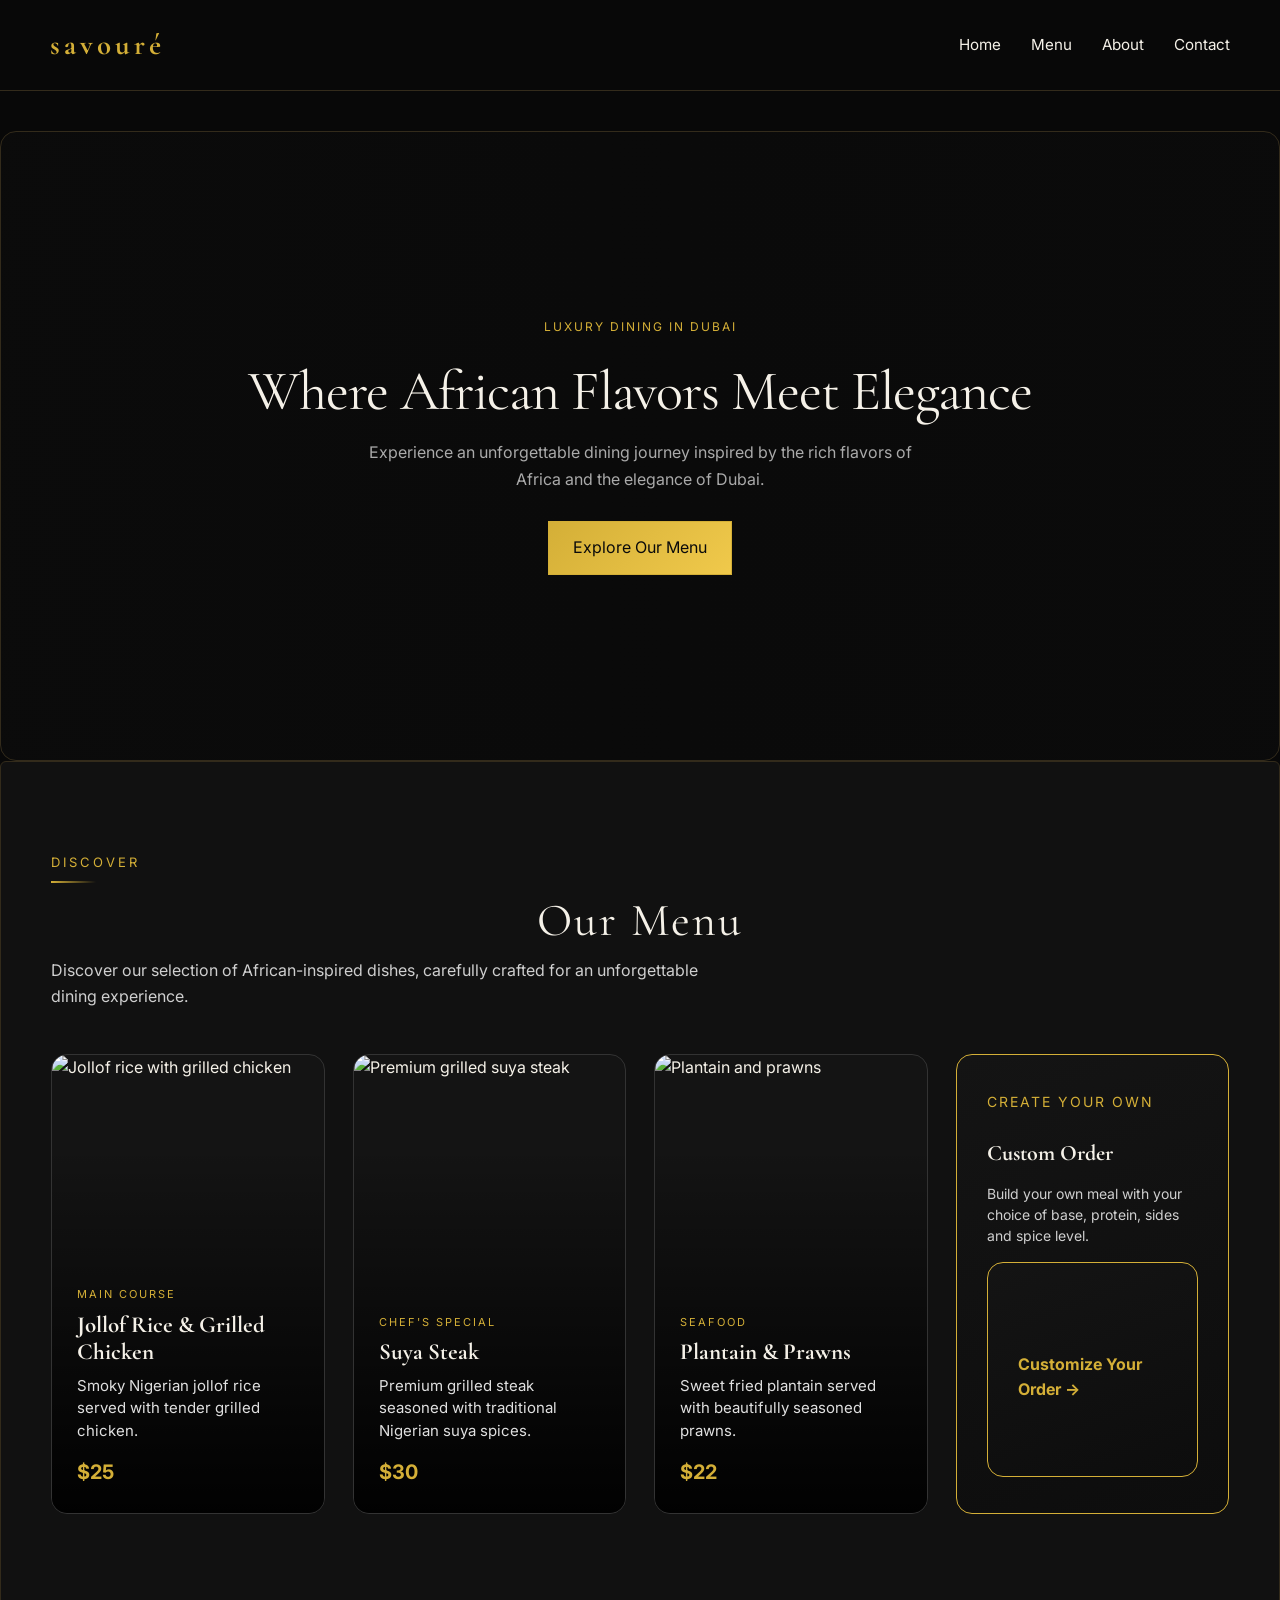
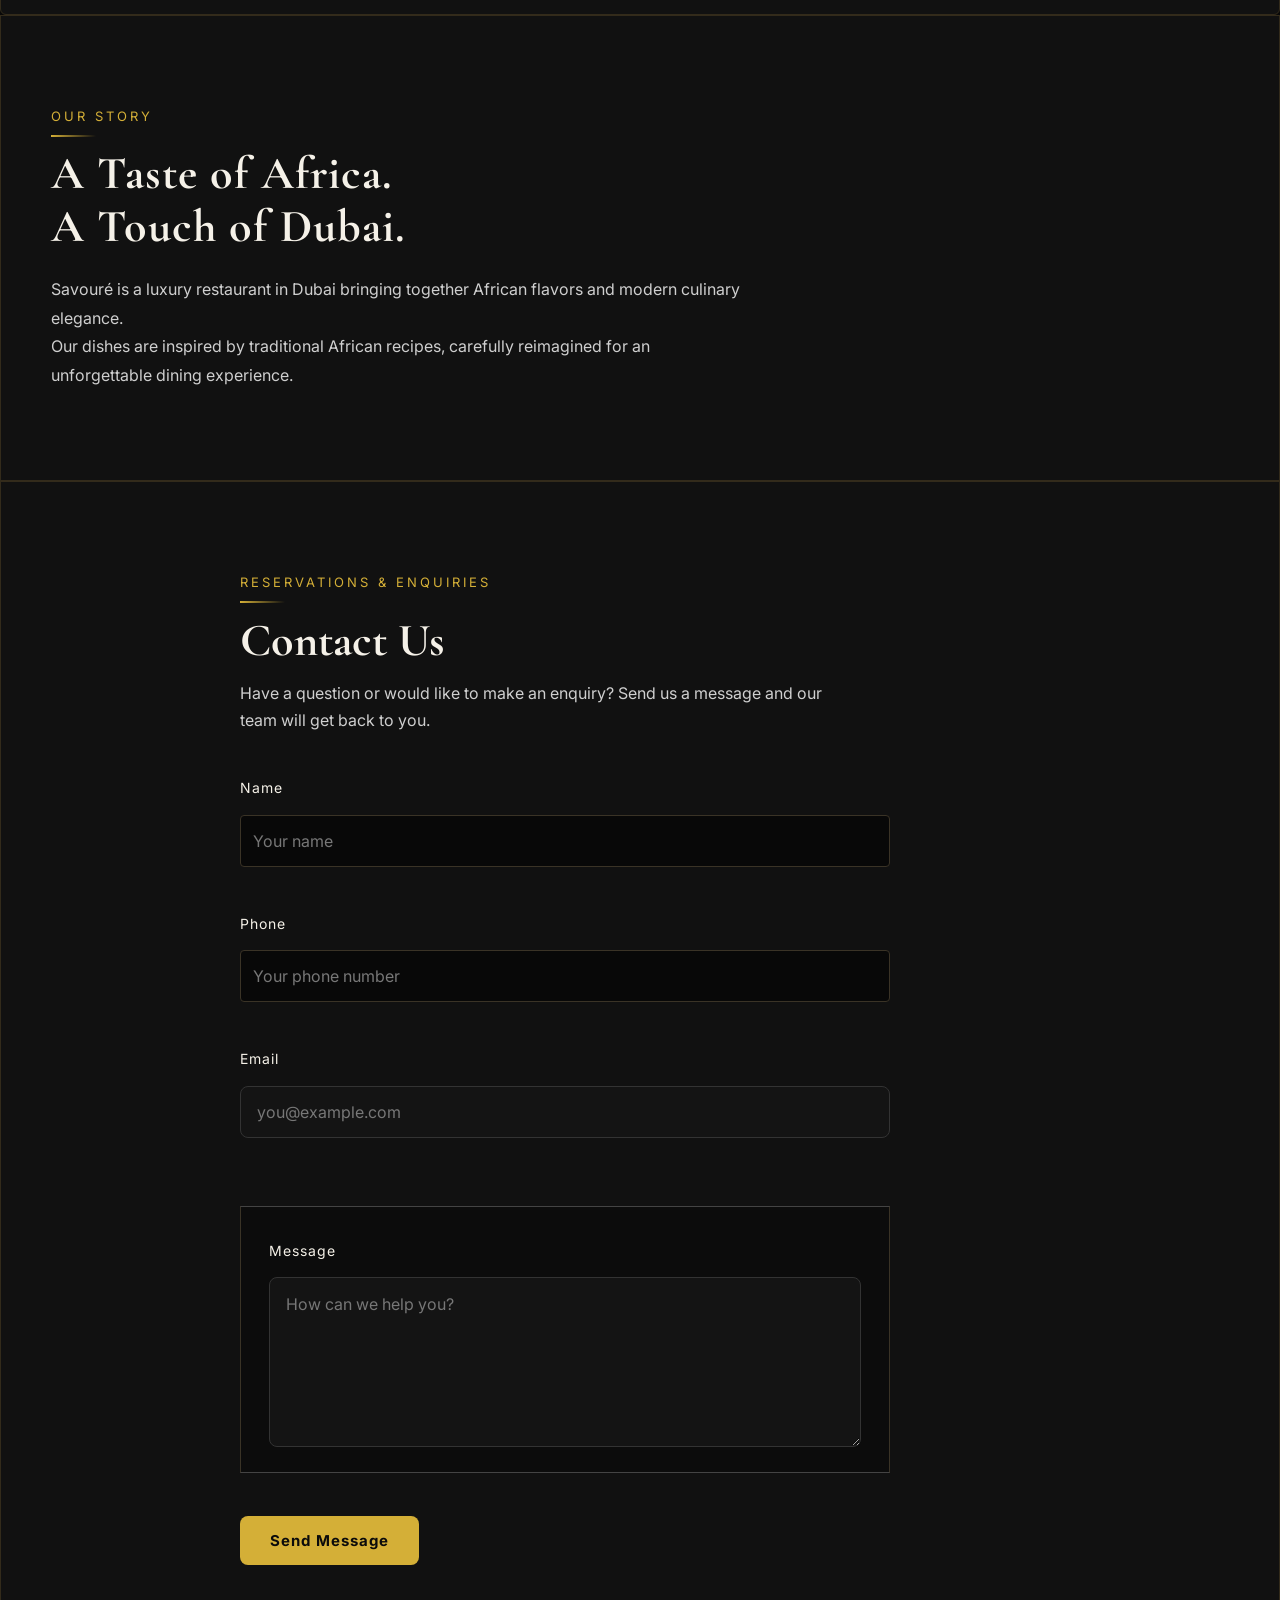
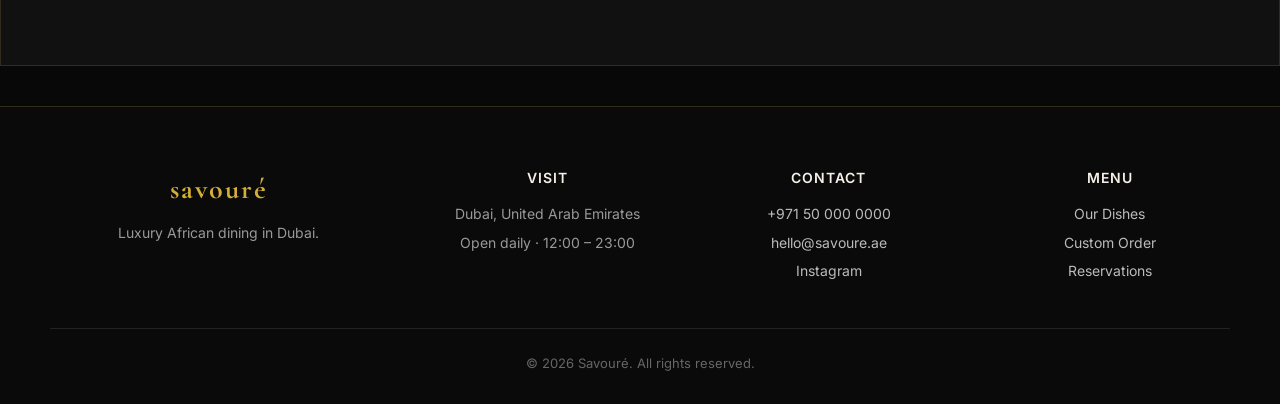
==== index.html @ 455ab35b "Update index.html" ====
<!DOCTYPE html>
<head>
  <meta charset="UTF-8">
  <meta name="viewport" content="width=device-width, initial-scale=1.0">

  <title>Savouré | Luxury African Dining in Dubai</title>
  <meta name="description" content="Savouré is a luxury restaurant in Dubai bringing African flavors and modern culinary elegance. Order jollof, suya, plantain & prawns, or build a custom meal.">

  <!-- Open Graph (looks good when shared) -->
  <meta property="og:title" content="Savouré | Luxury Dining in Dubai">
  <meta property="og:description" content="Where African flavors meet elegance. Explore our menu and order online.">
  <meta property="og:type" content="website">
  <meta property="og:url" content="https://eddysparkle.github.io/savoure-restaurant/">
  <meta property="og:image" content="https://images.pexels.com/photos/9143471/pexels-photo-9143471.jpeg">

  <!-- Fonts -->
  <link rel="preconnect" href="https://fonts.googleapis.com">
  <link rel="preconnect" href="https://fonts.gstatic.com" crossorigin>
  <link href="https://fonts.googleapis.com/css2?family=Cormorant+Garamond:wght@400;600;700&family=Inter:wght@400;500;600&display=swap" rel="stylesheet">

  <!-- Favicon (simple emoji-style until you add a real icon file) -->
  <link rel="icon" href="data:image/svg+xml,<svg xmlns='http://www.w3.org/2000/svg' viewBox='0 0 100 100'><text y='.9em' font-size='90'>🍽️</text></svg>">

  <link rel="stylesheet" href="./style.css">
</head>

<body>

  <!-- ================= HEADER ================= -->

  <header>

    <a href="index.html" class="logo-link">
  <h1>savouré</h1>
</a>

    <!-- Desktop + Mobile Navigation -->
    <nav id="nav-menu">

      <a href="#home">Home</a>

      <a href="#menu">Menu</a>

      <a href="#about">About</a>

      <a href="#contact">Contact</a>

    </nav>

    <!-- Hamburger Button -->
    <button
      id="menu-toggle"
      type="button"
      aria-label="Open navigation menu"
      aria-expanded="false"
    >
      ☰
    </button>

  </header>


  <!-- ================= MAIN ================= -->

  <main>


    <!-- ================= HERO ================= -->

    <section id="home">

      <p class="hero-label">
        Luxury Dining in Dubai
      </p>

      <h2>
        Where African Flavors Meet Elegance
      </h2>

      <p class="hero-description">
        Experience an unforgettable dining journey inspired by
        the rich flavors of Africa and the elegance of Dubai.
      </p>

      <a class="hero-button" href="#menu">
        Explore Our Menu
      </a>

    </section>


    <!-- ================= MENU ================= -->

    <section id="menu">

      <div class="section-heading">

        <p class="section-label">
          Discover
        </p>

        <h2>
          Our Menu
        </h2>

        <p>
          Discover our selection of African-inspired dishes,
          carefully crafted for an unforgettable dining experience.
        </p>

      </div>


      <!-- MENU CARDS -->

      <div class="menu-grid">


        <!-- CARD 1 -->

        <a href="jollof-rice.html" class="menu-card">

          <img
            src="https://images.unsplash.com/photo-1603133872878-684f208fb84b?auto=format&fit=crop&w=900&q=80"
            alt="Jollof rice with grilled chicken"
          >

          <div class="menu-overlay">

            <div class="menu-content">

              <span class="menu-category">
                Main Course
              </span>

              <h3>
                Jollof Rice &amp; Grilled Chicken
              </h3>

              <p>
                Smoky Nigerian jollof rice served with
                tender grilled chicken.
              </p>

              <span class="menu-price">
                $25
              </span>

            </div>

          </div>

        </a>


        <!-- CARD 2 -->

        <a href="suya-steak.html" class="menu-card">

          <img
            src="https://images.unsplash.com/photo-1544025162-d76694265947?auto=format&fit=crop&w=900&q=80"
            alt="Premium grilled suya steak"
          >

          <div class="menu-overlay">

            <div class="menu-content">

              <span class="menu-category">
                Chef's Special
              </span>

              <h3>
                Suya Steak
              </h3>

              <p>
                Premium grilled steak seasoned with
                traditional Nigerian suya spices.
              </p>

              <span class="menu-price">
                $30
              </span>

            </div>

          </div>

        </a>


        <!-- CARD 3 -->

        <a href="plantain-prawns.html" class="menu-card">

          <img
  src="https://images.pexels.com/photos/32425692/pexels-photo-32425692.jpeg"
  alt="Plantain and prawns"
>

          <div class="menu-overlay">

            <div class="menu-content">

              <span class="menu-category">
                Seafood
              </span>

              <h3>
                Plantain &amp; Prawns
              </h3>

              <p>
                Sweet fried plantain served with
                beautifully seasoned prawns.
              </p>

              <span class="menu-price">
                $22
              </span>

            </div>

          </div>

        </a>




       
<section class="custom-order-card">
  <p>CREATE YOUR OWN</p>

  <h3>Custom Order</h3>

  <p>
    Build your own meal with your choice of
    base, protein, sides and spice level.
  </p>


  <a href="custom-order.html" class="custom-order-card">
  <span>Customize Your Order →</span>

</a>
 

</section>
        



        
      </div>

    </section>


    <!-- ================= ABOUT ================= -->

    <section id="about">

      <div class="about-content">

        <p class="section-label">
          Our Story
        </p>

        <h2>
          A Taste of Africa.
          <br>
          A Touch of Dubai.
        </h2>

        <p>
          Savouré is a luxury restaurant in Dubai bringing
          together African flavors and modern culinary elegance.
        </p>

        <p>
          Our dishes are inspired by traditional African recipes,
          carefully reimagined for an unforgettable dining experience.
        </p>

      </div>

    </section>


    <!-- ================= CONTACT ================= -->

    <section id="contact">

      <div class="contact-content">

        <p class="section-label">
          Reservations &amp; Enquiries
        </p>

        <h2>
          Contact Us
        </h2>

        <p class="contact-intro">
          Have a question or would like to make an enquiry?
          Send us a message and our team will get back to you.
        </p>


        <!-- CONTACT FORM -->

        <form
  id="contact-form"
  action="https://formspree.io/f/xvzqappg"
  method="POST"
>


          <!-- NAME -->

          <div class="form-group">

            <label for="name">
              Name
            </label>

            <input
              type="text"
              id="name"
              name="name"
              placeholder="Your name"
              required
            >

          </div>


          <!-- PHONE -->

          <div class="form-group">

            <label for="phone">
              Phone
            </label>

            <input
              type="tel"
              id="phone"
              name="phone"
              placeholder="Your phone number"
            >

          </div>


          <!-- EMAIL -->

          <div class="form-group">

            <label for="email">
              Email
            </label>

            <input
              type="email"
              id="email"
              name="email"
              placeholder="you@example.com"
              required
            >

          </div>


          <!-- MESSAGE -->

          <div class="form-group">

            <label for="message">
              Message
            </label>

            <textarea
              id="message"
              name="message"
              placeholder="How can we help you?"
              required
            ></textarea>

          </div>


          <!-- SUBMIT -->

          <button
            type="submit"
            id="submit-button"
          >
            Send Message
          </button>


        </form>

      </div>

    </section>


  </main>


  <!-- ================= FOOTER ================= -->

<footer class="site-footer">
  <div class="footer-inner">
    <div class="footer-brand">
      <h3>savouré</h3>
      <p>Luxury African dining in Dubai.</p>
    </div>

    <div class="footer-col">
      <h4>Visit</h4>
      <p>Dubai, United Arab Emirates</p>
      <p>Open daily · 12:00 – 23:00</p>
    </div>

    <div class="footer-col">
      <h4>Contact</h4>
      <p><a href="tel:+2349022812745">+971 50 000 0000</a></p>
      <p><a href="mailto: edialeeghonghon@gmail.com">hello@savoure.ae</a></p>
      <p><a href="https://instagram.com/ui_developa_3d_modeler_ads_pro?stkn=MTJhcHcwbjM3MDNlag%3D%3D" target="_blank" rel="noopener">Instagram</a></p>
    </div>

    <div class="footer-col">
      <h4>Menu</h4>
      <p><a href="index.html#menu">Our Dishes</a></p>
      <p><a href="custom-order.html">Custom Order</a></p>
      <p><a href="index.html#contact">Reservations</a></p>
    </div>
  </div>

  <div class="footer-bottom">
    <p>&copy; 2026 Savouré. All rights reserved.</p>
  </div>
</footer>

  <!-- ================= JAVASCRIPT ================= -->

  <script src="./script.js"></script>

</body>

</html>
---- style.css ----
/* =========================
   GLOBAL
========================= */

* {
  box-sizing: border-box;
}

html {
  scroll-behavior: smooth;
}

body {
  margin: 0;

  color: #f5f1e8;

  font-family: Arial, sans-serif;
  line-height: 1.6;

  overflow-x: hidden;

  background:
    radial-gradient(
      circle at 15% 20%,
      rgba(212, 175, 55, 0.08),
      transparent 30%
    ),
    radial-gradient(
      circle at 85% 65%,
      rgba(212, 175, 55, 0.06),
      transparent 30%
    ),
    #0b0b0b;
}

a {
  color: #f5f1e8;
}

/* =========================
   HEADER
========================= */

header {
  position: relative;
  z-index: 1000;

  display: flex;
  align-items: center;
  justify-content: space-between;

  width: 100%;
  padding: 20px 50px;
}

header h1 {
  margin: 0;

  font-size: 28px;
  letter-spacing: 3px;
}

/* =========================
   NAVIGATION
========================= */

#nav-menu {
  display: flex;
  align-items: center;
  gap: 30px;
}

#nav-menu a {
  color: #f5f1e8;
  text-decoration: none;

  transition: color 0.3s ease;
}

#nav-menu a:hover {
  color: #d4af37;
}

/* =========================
   HAMBURGER
========================= */

#menu-toggle {
  display: none;

  padding: 0;

  background: none;
  border: none;

  color: #f5f1e8;

  font-size: 30px;
  line-height: 1;

  cursor: pointer;
}

/* =========================
   HERO
========================= */

#home {
  position: relative;

  min-height: 65vh;

  display: flex;
  flex-direction: column;
  justify-content: center;

  width: 100%;
  max-width: 1100px;

  padding: 70px 6% 60px;

  background:
    linear-gradient(
      to right,
      rgba(11, 11, 11, 0.95),
      rgba(11, 11, 11, 0.65),
      rgba(11, 11, 11, 0.9)
    ),
    url("https://images.pexels.com/photos/9143471/pexels-photo-9143471.jpeg");

  background-size: cover;
  background-position: center;
}

.hero-label {
  margin: 0;

  color: #d4af37;

  text-transform: uppercase;
  letter-spacing: 3px;

  font-size: 13px;
}

#home h2 {
  max-width: 780px;

  margin: 14px 0 18px;

  font-size: 58px;
  line-height: 1.05;
  letter-spacing: -1px;
}

.hero-description {
  max-width: 620px;

  margin: 0;

  color: #cfcfcf;

  line-height: 1.7;
}

.hero-button {
  display: inline-block;
  width: fit-content;
  margin-top: 22px;
  padding: 13px 24px;

  border: 1px solid #d4af37;

  background: linear-gradient(
    135deg,
    #d4af37,
    #f0c94b
  );

  color: #0b0b0b;
  text-decoration: none;

  transition:
    filter 0.3s ease,
    transform 0.3s ease;
}

.hero-button:hover {
  filter: brightness(1.08);
  transform: translateY(-2px);
}


@keyframes heroFadeUp {
  from {
    opacity: 0;
    transform: translateY(25px);
  }

  to {
    opacity: 1;
    transform: translateY(0);
  }
}


.hero-label {
  animation: heroFadeUp 0.8s ease forwards;
}

#home h2 {
  animation: heroFadeUp 0.8s ease 0.15s forwards;
  opacity: 0;
}

.hero-description {
  animation: heroFadeUp 0.8s ease 0.3s forwards;
  opacity: 0;
}

.hero-button {
  animation: heroFadeUp 0.8s ease 0.45s forwards;
  opacity: 0;
}

/* =========================
   GENERAL SECTION LABEL
========================= */

.section-label {
  margin: 0 0 10px;

  color: #d4af37;

  text-transform: uppercase;
  letter-spacing: 3px;

  font-size: 13px;
}

.section-label::after {
  content: "";
  display: block;
  width: 45px;
  height: 2px;
  margin-top: 8px;
  background: linear-gradient(
    to right,
    #d4af37,
    transparent
  );
}

/* =========================
   MENU
========================= */

#menu {
  width: 100%;

  padding: 75px 50px;
}

.section-heading {
  margin-bottom: 35px;
}

.section-heading h2 {
  margin: 0 0 10px;

  font-size: 42px;
  line-height: 1.2;
  letter-spacing: 2px;
}

.section-heading > p:last-child {
  max-width: 650px;

  margin: 0;

  color: #cfcfcf;
}

/* =========================
   MENU GRID
========================= */

.menu-grid {
  display: grid;

  width: 100%;

  grid-template-columns:
    repeat(3, minmax(0, 1fr));

  gap: 22px;
}

/* =========================
   MENU CARD
========================= */

.menu-card {
  position: relative;

  width: 100%;
  height: 420px;

  overflow: hidden;

  padding: 0;

  border: 1px solid #333;
  border-radius: 14px;

  background-color: #141414;

  cursor: pointer;
}

/* =========================
   CARD IMAGE
========================= */

.menu-card img {
  display: block;

  width: 100%;
  height: 100%;

  object-fit: cover;

  transition: transform 0.6s ease;
}

/* =========================
   CARD OVERLAY
========================= */

.menu-overlay {
  position: absolute;

  inset: 0;

  display: flex;
  align-items: flex-end;

  padding: 25px;

  background:
    linear-gradient(
      to bottom,
      transparent 20%,
      rgba(0, 0, 0, 0.25) 40%,
      rgba(0, 0, 0, 0.95) 100%
    );
}

/* =========================
   CARD CONTENT
========================= */

.menu-content {
  width: 100%;
}

.menu-category {
  display: block;

  margin-bottom: 8px;

  color: #d4af37;

  text-transform: uppercase;
  letter-spacing: 2px;

  font-size: 11px;
}

.menu-content h3 {
  margin: 0 0 8px;

  font-size: 23px;
  line-height: 1.2;
}

.menu-content p {
  margin: 0 0 14px;

  color: #e0e0e0;

  font-size: 15px;
  line-height: 1.5;
}

.menu-price {
  display: block;

  color: #d4af37;

  font-size: 20px;
  font-weight: bold;
}

/* =========================
   CARD HOVER
========================= */

.menu-card {
  transition:
    transform 0.35s ease,
    border-color 0.35s ease,
    box-shadow 0.35s ease;
}

.menu-card:hover {
  transform: translateY(-5px);

  border-color: #d4af37;

  box-shadow:
    0 15px 35px rgba(0, 0, 0, 0.45);
}

.menu-card:hover img {
  transform: scale(1.06);
}



/* CUSTOM ORDER CARD */

.custom-order-card {
  display: block;
  text-decoration: none;
  color: inherit;
  border: 1px solid #d4af37;
  background: #111;
  padding: 30px;
  transition: 0.3s ease;
}

.custom-order-card:hover {
  transform: translateY(-5px);
  background: #151515;
}

.custom-order-card p:first-child {
  color: #d4af37;
  text-transform: uppercase;
  letter-spacing: 2px;
  font-size: 13px;
}

.custom-order-card h3 {
  color: #f5f1e8;
  margin: 10px 0;
}

.custom-order-card span {
  display: inline-block;
  margin-top: 15px;
  color: #d4af37;
  font-weight: bold;
}



/* =========================
   ABOUT
========================= */

#about {
  width: 100%;

  padding: 80px 50px;
}

.about-content {
  max-width: 900px;
}

.about-content h2 {
  margin: 0 0 22px;

  font-size: 46px;
  line-height: 1.15;
  letter-spacing: 1px;
}

.about-content p:not(.section-label) {
  max-width: 700px;

  color: #cfcfcf;

  line-height: 1.8;
}




.menu-card {
  opacity: 0;
  transform: translateY(35px);

  transition:
    opacity 0.7s ease,
    transform 0.7s ease,
    border-color 0.35s ease,
    box-shadow 0.35s ease;
}

.menu-card.card-visible {
  opacity: 1;
  transform: translateY(0);
}




/* =========================
   CONTACT
========================= */

#contact {
  width: 100%;

  padding: 80px 50px;
}

.contact-content {
  width: 100%;
  max-width: 800px;

  margin: 0 auto;
}

.contact-content h2 {
  margin: 0 0 12px;

  font-size: 46px;
  line-height: 1.2;
}

.contact-intro {
  max-width: 600px;

  margin: 0;

  color: #cfcfcf;

  line-height: 1.7;
}

/* =========================
   CONTACT FORM
========================= */

#contact-form {
  display: flex;
  flex-direction: column;

  width: 100%;

  margin-top: 35px;
}

.form-group {
  display: flex;
  flex-direction: column;

  width: 100%;

  margin-bottom: 20px;
}

.form-group label {
  margin-bottom: 8px;

  color: #f5f1e8;

  font-size: 14px;
}

.form-group input,
.form-group textarea {
  width: 100%;

  padding: 16px;

  background-color: #141414;

  color: #f5f1e8;

  border: 1px solid #333;
  border-radius: 8px;

  outline: none;

  font-family: inherit;
  font-size: 16px;

  transition:
    border-color 0.3s ease,
    background-color 0.3s ease;
}

.form-group input {
  height: 52px;
}

.form-group textarea {
  min-height: 170px;

  resize: vertical;
}

.form-group input::placeholder,
.form-group textarea::placeholder {
  color: #777;
}

.form-group input:focus,
.form-group textarea:focus {
  border-color: #d4af37;

  background-color: #181818;
}

/* =========================
   CONTACT BUTTON
========================= */

#submit-button {
  align-self: flex-start;

  padding: 15px 30px;

  background-color: #d4af37;

  color: #0b0b0b;

  border: none;
  border-radius: 8px;

  font-size: 15px;
  font-weight: bold;

  cursor: pointer;

  transition:
    background-color 0.3s ease,
    transform 0.3s ease;
}

#submit-button:hover {
  background-color: #f0c94b;

  transform: translateY(-2px);
}

/* =========================
   FOOTER
========================= */

footer {
  padding: 28px 40px;

  border-top: 1px solid #222;

  text-align: center;

  color: #888;

  font-size: 14px;
}

/* ==================================================
   TABLET
================================================== */

@media (max-width: 900px) {

  #home {
    min-height: 50vh;

    padding: 45px 35px;
  }

  #home h2 {
    font-size: 50px;
  }

  #menu,
  #about,
  #contact {
    padding-left: 35px;
    padding-right: 35px;
  }

  .menu-grid {
    grid-template-columns: repeat(2, minmax(0, 1fr));
  }

}

/* ==================================================
   MOBILE
================================================== */

@media (max-width: 700px) {

  header {
    padding: 20px;
  }

  #menu-toggle {
    display: block;
  }

  #nav-menu {
    display: none;
  }

  #nav-menu.open {
    position: absolute;

    top: 75px;
    right: 20px;

    display: flex;
    flex-direction: column;
    align-items: stretch;

    width: 210px;

    margin: 0;
    padding: 22px;

    gap: 18px;

    background-color: #0b0b0b;

    border: 1px solid #333;
    border-radius: 12px;

    box-shadow: 0 15px 40px rgba(0, 0, 0, 0.5);

    z-index: 2000;
  }

  #nav-menu.open a {
    display: block;

    padding: 5px 0;

    color: #f5f1e8;
  }

  /* HERO */

  #home {
    min-height: 65vh;

    padding: 50px 20px;
  }

  #home h2 {
    font-size: 40px;
    letter-spacing: 0;
  }

  .hero-description {
    font-size: 15px;
  }

  .hero-button {
    width: 100%;

    text-align: center;
  }

  /* MENU */

  #menu {
    padding: 65px 20px;
  }

  .section-heading h2 {
    font-size: 34px;
  }

  .menu-grid {
    grid-template-columns: 1fr;

    gap: 20px;
  }

  .menu-card {
    height: 390px;

    border-radius: 14px;
  }

  .menu-overlay {
    padding: 22px;
  }

  .menu-content h3 {
    font-size: 22px;
  }

  /* ABOUT */

  #about {
    padding: 65px 20px;
  }

  .about-content h2 {
    font-size: 36px;
  }

  /* CONTACT */

  #contact {
    padding: 65px 20px;
  }

  .contact-content h2 {
    font-size: 36px;
  }

  #submit-button {
    width: 100%;
  }

  /* FOOTER */

  footer {
    padding: 25px 20px;
  }

}



/* MENU CARDS AS LINKS */
.menu-card {
  display: block;
  color: inherit;
  text-decoration: none;
}

.menu-card:hover {
  color: inherit;
}












/* custom order */


/* GENERAL */
body {
  margin: 0;
  padding: 0;
  background: #080808;
  color: #f5f1e8;
  font-family: Georgia, "Times New Roman", serif;
  line-height: 1.6;
}

/* HEADER */
header {
  padding: 25px;
  border-bottom: 1px solid #332b1b;
  display: flex;
  justify-content: space-between;
  align-items: center;
}

header h1 {
  margin: 0;
  color: #d4af37;
  font-size: 28px;
  letter-spacing: 2px;
}

header a {
  color: #d4af37;
  text-decoration: none;
}

/* MAIN */
main {
  max-width: 900px;
  margin: 0 auto;
  padding: 40px 20px;
}

section {
  background: #111;
  border: 1px solid #332b1b;
  padding: 30px;
  margin-bottom: 30px;
}

/* INTRODUCTION */
section:first-child p:first-child {
  color: #d4af37;
  text-transform: uppercase;
  letter-spacing: 2px;
  font-size: 13px;
}

section:first-child h2 {
  color: #f5f1e8;
  font-size: 30px;
  margin-top: 5px;
}

/* FORM */
form {
  display: flex;
  flex-direction: column;
  gap: 10px;
}

form label {
  margin-top: 8px;
  color: #f5f1e8;
}

/* INPUTS + SELECTS */
form input[type="text"],
form input[type="tel"],
form input[type="number"],
form select,
form textarea {
  width: 100%;
  box-sizing: border-box;
  padding: 12px;
  background: #080808;
  color: #f5f1e8;
  border: 1px solid #3a3326;
  border-radius: 4px;
  font-family: inherit;
}

/* SELECT ARROW / OPTIONS */
form select {
  cursor: pointer;
}

form select option {
  background: #080808;
  color: #f5f1e8;
}

/* SECTION LABELS */
form p {
  margin-top: 18px;
  margin-bottom: 2px;
  color: #d4af37;
}

/* RADIO BUTTONS */
form label:has(input[type="radio"]) {
  display: flex;
  align-items: center;
  gap: 10px;
  margin: 0;
  cursor: pointer;
}

input[type="radio"] {
  width: 17px;
  height: 17px;
  margin: 0;
  accent-color: #d4af37;
}

/* TEXTAREAS */
textarea {
  min-height: 100px;
  resize: vertical;
}

/* ORDER SUMMARY */
form > div:last-of-type {
  margin-top: 20px;
  padding: 20px;
  border: 1px solid #3a3326;
  background: #0c0c0c;
}

form > div:last-of-type h3 {
  color: #d4af37;
  margin-top: 0;
}

/* BUTTON */
button {
  margin-top: 15px;
  padding: 14px 20px;
  border: 1px solid #d4af37;
  background: #d4af37;
  color: #080808;
  font-family: inherit;
  font-weight: bold;
  cursor: pointer;
  border-radius: 4px;
}

button:hover {
  background: #f0c94a;
}

/* FOOTER */
footer {
  text-align: center;
  padding: 25px;
  border-top: 1px solid #332b1b;
  color: #aaa;
  font-size: 14px;
}

/* MOBILE */
@media (max-width: 600px) {
  header {
    padding: 20px;
  }

  main {
    padding: 25px 15px;
  }

  section {
    padding: 20px;
  }

  header h1 {
    font-size: 24px;
  }
}






/* =========================
   jollof-rice
========================= */

/* ===============================
   SAVOURÉ ORDER PAGE
   LUXURY RESTAURANT STYLING
================================ */

* {
  box-sizing: border-box;
  margin: 0;
  padding: 0;
}

html {
  scroll-behavior: smooth;
}

body {
  font-family: Georgia, "Times New Roman", serif;
  background: #080808;
  color: #f5f1e8;
  line-height: 1.6;
}


/* ===============================
   HEADER
================================ */

header {
  display: flex;
  justify-content: space-between;
  align-items: center;
  padding: 24px 7%;
  border-bottom: 1px solid #2c2415;
  background: #080808;
}

header h1 {
  font-size: 2rem;
  letter-spacing: 4px;
  color: #d4af37;
  text-transform: lowercase;
}

header a {
  color: #d4af37;
  text-decoration: none;
  font-size: 0.95rem;
  transition: 0.3s ease;
}

header a:hover {
  color: #fff;
}


/* ===============================
   MAIN
================================ */

main {
  width: min(1100px, 90%);
  margin: 0 auto;
  padding: 70px 0;
}


/* ===============================
   FOOD SECTION
================================ */

main > section:first-child {
  text-align: center;
  margin-bottom: 70px;
}

main > section:first-child img {
  width: 100%;
  max-width: 650px;
  height: 380px;
  object-fit: cover;
  border-radius: 4px;
  display: block;
  margin: 0 auto 35px;
}

main > section:first-child p:first-of-type {
  color: #d4af37;
  text-transform: uppercase;
  letter-spacing: 3px;
  font-size: 0.75rem;
  margin-bottom: 12px;
}

main > section:first-child h2 {
  font-size: clamp(2rem, 5vw, 3.5rem);
  line-height: 1.15;
  margin-bottom: 20px;
  font-weight: 500;
}

main > section:first-child p:nth-of-type(2) {
  max-width: 600px;
  margin: 0 auto 20px;
  color: #bdb7aa;
  font-size: 1rem;
}

main > section:first-child h3 {
  color: #d4af37;
  font-size: 1.7rem;
  font-weight: 500;
}


/* ===============================
   ORDER SECTION
================================ */

main > section:nth-child(2) {
  max-width: 700px;
  margin: 0 auto;
  background: #101010;
  padding: 45px;
  border: 1px solid #2c2415;
  border-radius: 6px;
}

main > section:nth-child(2) > h2 {
  text-align: center;
  font-size: 2rem;
  font-weight: 500;
  margin-bottom: 35px;
}


/* ===============================
   FORM
================================ */

form {
  display: flex;
  flex-direction: column;
  gap: 24px;
}

form > div {
  display: flex;
  flex-direction: column;
  gap: 8px;
}

label,
legend {
  color: #d4af37;
  font-size: 0.9rem;
  letter-spacing: 1px;
}


/* ===============================
   INPUTS
================================ */

input,
textarea {
  width: 100%;
  padding: 14px 15px;
  background: #080808;
  color: #f5f1e8;
  border: 1px solid #3a3326;
  border-radius: 3px;
  font-family: inherit;
  font-size: 1rem;
  outline: none;
  transition: 0.3s ease;
}

input:focus,
textarea:focus {
  border-color: #d4af37;
}

textarea {
  min-height: 120px;
  resize: vertical;
}

input::placeholder,
textarea::placeholder {
  color: #777;
}


/* ===============================
   FIELDSET
================================ */

fieldset {
  border: 1px solid #3a3326;
  padding: 20px;
  display: flex;
  gap: 25px;
}

fieldset label {
  color: #d8d3c8;
  cursor: pointer;
  display: flex;
  align-items: center;
  gap: 8px;
}

fieldset input {
  width: auto;
  accent-color: #d4af37;
}


/* ===============================
   ORDER SUMMARY
================================ */

form > div:last-of-type {
  border-top: 1px solid #3a3326;
  border-bottom: 1px solid #3a3326;
  padding: 25px 0;
}

form > div:last-of-type h3 {
  color: #d4af37;
  margin-bottom: 12px;
  font-size: 1.2rem;
}

form > div:last-of-type p {
  color: #c9c4b9;
}


/* ===============================
   BUTTON
================================ */

button {
  padding: 16px 25px;
  background: #d4af37;
  color: #080808;
  border: none;
  border-radius: 3px;
  font-family: inherit;
  font-size: 1rem;
  font-weight: bold;
  letter-spacing: 1px;
  cursor: pointer;
  transition: 0.3s ease;
}

button:hover {
  background: #f0cf55;
  transform: translateY(-2px);
}


/* ===============================
   FOOTER
================================ */

footer {
  text-align: center;
  padding: 30px 20px;
  border-top: 1px solid #2c2415;
  color: #777;
  font-size: 0.85rem;
}


/* ===============================
   MOBILE
================================ */

@media (max-width: 600px) {

  header {
    padding: 20px 5%;
  }

  header h1 {
    font-size: 1.6rem;
  }

  main {
    width: 92%;
    padding: 45px 0;
  }

  main > section:first-child {
    margin-bottom: 45px;
  }

  main > section:first-child img {
    height: 250px;
  }

  main > section:first-child h2 {
    font-size: 2rem;
  }

  main > section:nth-child(2) {
    padding: 25px 20px;
  }

  main > section:nth-child(2) > h2 {
    font-size: 1.6rem;
  }

  fieldset {
    flex-direction: column;
    gap: 15px;
  }

}


/* ===============================
   ORDER CONFIRMATION
================================ */

#order-confirmation {
  max-width: 650px;
  margin: 0 auto;
  text-align: center;
}

.confirmation-box {
  background: #111;
  border: 1px solid #3a2f18;
  padding: 50px 30px;
}

.confirmation-label {
  color: #d4af37;
  font-size: 0.75rem;
  letter-spacing: 3px;
  margin-bottom: 20px;
}

.confirmation-icon {
  width: 65px;
  height: 65px;
  margin: 0 auto 20px;

  display: flex;
  align-items: center;
  justify-content: center;

  border: 1px solid #d4af37;
  border-radius: 50%;

  color: #d4af37;
  font-size: 2rem;
}

.confirmation-box h2 {
  font-size: 2.5rem;
  font-weight: normal;
  margin-bottom: 10px;
}

.confirmation-message {
  color: #aaa;
  margin-bottom: 35px;
}

.confirmation-details {
  text-align: left;
  border-top: 1px solid #3a3326;
  border-bottom: 1px solid #3a3326;
  padding: 25px 0;
  margin-bottom: 25px;
}

.confirmation-details h3 {
  color: #d4af37;
  font-weight: normal;
  margin-top: 0;
  margin-bottom: 18px;
}

.confirmation-details p {
  color: #ddd;
  margin: 8px 0;
}

.confirmation-details p:last-child {
  color: #d4af37;
  font-size: 1.2rem;
}

.confirmation-note {
  color: #999;
  margin-bottom: 30px;
}

#back-to-menu {
  padding: 14px 28px;
  background: #d4af37;
  color: #080808;
  border: none;
  cursor: pointer;
  font-family: inherit;
  font-weight: bold;
  font-size: 1rem;
}

#back-to-menu:hover {
  background: #e6c34a;
}









/* ===============================
   plantain-prawm
================================ */






/* GENERAL */
body {
  margin: 0;
  padding: 0;
  background: #080808;
  color: #f5f1e8;
  font-family: Georgia, "Times New Roman", serif;
  line-height: 1.6;
}

/* HEADER */
header {
  padding: 25px;
  border-bottom: 1px solid #332b1b;
  display: flex;
  justify-content: space-between;
  align-items: center;
}

header h1 {
  margin: 0;
  color: #d4af37;
  font-size: 28px;
  letter-spacing: 2px;
}

header a {
  color: #d4af37;
  text-decoration: none;
}

/* MAIN */
main {
  max-width: 900px;
  margin: 0 auto;
  padding: 40px 20px;
}

section {
  background: #111;
  border: 1px solid #332b1b;
  padding: 30px;
  margin-bottom: 30px;
}

/* FOOD IMAGE */
section:first-child img {
  display: block;
  border-radius: 8px;
  margin-bottom: 20px;
}

/* FOOD DETAILS */
section:first-child p:first-of-type {
  color: #d4af37;
  text-transform: uppercase;
  letter-spacing: 1px;
  font-size: 13px;
}

section:first-child h2 {
  color: #f5f1e8;
  margin-bottom: 10px;
}

section:first-child h3 {
  color: #d4af37;
  font-size: 24px;
}

/* FORM */
form {
  display: flex;
  flex-direction: column;
  gap: 10px;
}

form label {
  margin-top: 8px;
  color: #f5f1e8;
}

form input[type="text"],
form input[type="tel"],
form input[type="number"],
form textarea {
  width: 100%;
  box-sizing: border-box;
  padding: 12px;
  background: #080808;
  color: #f5f1e8;
  border: 1px solid #3a3326;
  border-radius: 4px;
  font-family: inherit;
}

/* RADIO BUTTON AREA */
form p {
  margin-top: 15px;
  margin-bottom: 2px;
}

form label:has(input[type="radio"]) {
  display: flex;
  align-items: center;
  gap: 10px;
  margin: 0;
  cursor: pointer;
}

/* RADIO BUTTONS */
input[type="radio"] {
  width: 17px;
  height: 17px;
  margin: 0;
  accent-color: #d4af37;
}

/* TEXTAREAS */
textarea {
  min-height: 100px;
  resize: vertical;
}

/* ORDER SUMMARY */
form > div:last-of-type {
  margin-top: 20px;
  padding: 20px;
  border: 1px solid #3a3326;
  background: #0c0c0c;
}

form > div:last-of-type h3 {
  color: #d4af37;
  margin-top: 0;
}

/* BUTTON */
button {
  margin-top: 15px;
  padding: 14px 20px;
  border: 1px solid #d4af37;
  background: #d4af37;
  color: #080808;
  font-family: inherit;
  font-weight: bold;
  cursor: pointer;
  border-radius: 4px;
}

button:hover {
  background: #f0c94a;
}

/* FOOTER */
footer {
  text-align: center;
  padding: 25px;
  border-top: 1px solid #332b1b;
  color: #aaa;
  font-size: 14px;
}

/* CONFIRMATION */
#order-confirmation {
  background: #111;
  border: 1px solid #332b1b;
  padding: 40px 25px;
  text-align: center;
}

.confirmation-box {
  max-width: 600px;
  margin: 0 auto;
}

.confirmation-icon {
  width: 55px;
  height: 55px;
  margin: 0 auto 20px;
  border: 2px solid #d4af37;
  border-radius: 50%;
  display: flex;
  align-items: center;
  justify-content: center;
  color: #d4af37;
  font-size: 28px;
}

.confirmation-box h2 {
  color: #d4af37;
}

.confirmation-details {
  margin: 25px 0;
  padding: 20px;
  border: 1px solid #3a3326;
  text-align: left;
}

.confirmation-note {
  color: #aaa;
}

#back-to-menu {
  margin-top: 20px;
}











/* ===============================
   Suya
================================ */







* {
  box-sizing: border-box;
}

body {
  margin: 0;
  background: #080808;
  color: #f5f1e8;
  font-family: Georgia, "Times New Roman", serif;
  line-height: 1.6;
}

/* HEADER */

header {
  padding: 20px;
  border-bottom: 1px solid #332b1b;
  display: flex;
  justify-content: space-between;
  align-items: center;
}

header h1 {
  margin: 0;
  color: #d4af37;
  letter-spacing: 4px;
  font-size: 1.8rem;
}

header a {
  color: #d4af37;
  text-decoration: none;
}


/* MAIN */

main {
  width: 90%;
  max-width: 850px;
  margin: 0 auto;
  padding: 50px 0;
}


/* FOOD */

main > section:first-child {
  text-align: center;
  margin-bottom: 50px;
}

main > section:first-child img {
  width: 100%;
  max-width: 420px;
  height: 240px;
  object-fit: cover;
  display: block;
  margin: 0 auto 25px;
  border-radius: 4px;
}

main > section:first-child p:first-of-type {
  color: #d4af37;
  text-transform: uppercase;
  letter-spacing: 2px;
  font-size: 0.75rem;
}

main > section:first-child h2 {
  font-size: 2.2rem;
  font-weight: normal;
  margin: 10px 0;
}

main > section:first-child p:nth-of-type(2) {
  color: #aaa;
  max-width: 550px;
  margin: 0 auto;
}

main > section:first-child h3 {
  color: #d4af37;
  font-size: 1.5rem;
}


/* ORDER BOX */

main > section:nth-child(2) {
  max-width: 650px;
  margin: 0 auto;
  padding: 30px;
  background: #111;
  border: 1px solid #332b1b;
}

main > section:nth-child(2) h2 {
  text-align: center;
  font-weight: normal;
  margin-top: 0;
}


/* FORM */

form {
  display: flex;
  flex-direction: column;
  gap: 20px;
}

form > div {
  display: flex;
  flex-direction: column;
  gap: 7px;
}

label,
legend {
  color: #d4af37;
}

input,
textarea {
  width: 100%;
  padding: 12px;
  background: #080808;
  color: white;
  border: 1px solid #444;
  border-radius: 3px;
  font-family: inherit;
}

input:focus,
textarea:focus {
  outline: none;
  border-color: #d4af37;
}

textarea {
  min-height: 100px;
  resize: vertical;
}


/* ORDER TYPE */

fieldset {
  border: 1px solid #444;
  padding: 15px;
}

fieldset label {
  color: #ddd;
  margin-right: 20px;
}

fieldset input {
  width: auto;
}


/* SUMMARY */

form > div:last-of-type {
  border-top: 1px solid #444;
  border-bottom: 1px solid #444;
  padding: 20px 0;
}

form > div:last-of-type h3 {
  color: #d4af37;
}


/* BUTTON */

button {
  padding: 14px;
  background: #d4af37;
  color: #080808;
  border: none;
  cursor: pointer;
  font-family: inherit;
  font-weight: bold;
  font-size: 1rem;
}

button:hover {
  background: #e6c34a;
}


/* FOOTER */

footer {
  text-align: center;
  padding: 25px;
  border-top: 1px solid #332b1b;
  color: #777;
}


/* MOBILE */

@media (max-width: 600px) {

  header {
    padding: 18px;
  }

  header h1 {
    font-size: 1.5rem;
  }

  main {
    width: 92%;
    padding: 35px 0;
  }

  main > section:first-child img {
    height: 210px;
  }

  main > section:first-child h2 {
    font-size: 1.8rem;
  }

  main > section:nth-child(2) {
    padding: 20px;
  }

  fieldset {
    display: flex;
    flex-direction: column;
    gap: 12px;
  }
}


/* ===============================
   ORDER CONFIRMATION
================================ */

#order-confirmation {
  max-width: 650px;
  margin: 0 auto;
  text-align: center;
}

.confirmation-box {
  background: #111;
  border: 1px solid #3a2f18;
  padding: 50px 30px;
}

.confirmation-label {
  color: #d4af37;
  font-size: 0.75rem;
  letter-spacing: 3px;
  margin-bottom: 20px;
}

.confirmation-icon {
  width: 65px;
  height: 65px;
  margin: 0 auto 20px;

  display: flex;
  align-items: center;
  justify-content: center;

  border: 1px solid #d4af37;
  border-radius: 50%;

  color: #d4af37;
  font-size: 2rem;
}

.confirmation-box h2 {
  font-size: 2.5rem;
  font-weight: normal;
  margin-bottom: 10px;
}

.confirmation-message {
  color: #aaa;
  margin-bottom: 35px;
}

.confirmation-details {
  text-align: left;
  border-top: 1px solid #3a3326;
  border-bottom: 1px solid #3a3326;
  padding: 25px 0;
  margin-bottom: 25px;
}

.confirmation-details h3 {
  color: #d4af37;
  font-weight: normal;
  margin-top: 0;
  margin-bottom: 18px;
}

.confirmation-details p {
  color: #ddd;
  margin: 8px 0;
}

.confirmation-details p:last-child {
  color: #d4af37;
  font-size: 1.2rem;
}

.confirmation-note {
  color: #999;
  margin-bottom: 30px;
}

#back-to-menu {
  padding: 14px 28px;
  background: #d4af37;
  color: #080808;
  border: none;
  cursor: pointer;
  font-family: inherit;
  font-weight: bold;
  font-size: 1rem;
}

#back-to-menu:hover {
  background: #e6c34a;
}
   















/* ========== Better spacing for Order Summary ========== */

form {
  gap: 18px; /* increases space between all form fields */
}

/* Order Summary box */
form > div:last-of-type {
  margin-top: 30px !important;
  margin-bottom: 10px;
  padding: 25px 28px !important;
}

form > div:last-of-type h3 {
  margin-bottom: 12px;
}

form > div:last-of-type p {
  margin: 8px 0;
  line-height: 1.5;
}











/* =====================================================
   FULL DESKTOP LAYOUT FIX – PASTE AT THE BOTTOM
===================================================== */

/* Prevent dish-page styles from squeezing the homepage */
body > main {
  max-width: none !important;
  width: 100% !important;
  margin: 0 !important;
  padding: 0 !important;
}

/* ---------- HEADER ---------- */
header {
  max-width: 1400px;
  margin: 0 auto;
  padding: 22px 50px;
}

/* ---------- HERO ---------- */
#home {
  max-width: 1400px !important;
  margin: 40px auto 0 !important;
  min-height: 70vh;
  padding: 80px 60px !important;
  border-radius: 16px;
  overflow: hidden;
}

#home h2 {
  font-size: 56px !important;
  max-width: 800px;
}

.hero-description {
  max-width: 580px;
  font-size: 17px;
}

/* ---------- MENU SECTION ---------- */
#menu {
  max-width: 1400px;
  margin: 0 auto;
  padding: 90px 50px 70px !important;
}

.section-heading {
  text-align: left;
  margin-bottom: 45px;
}

.section-heading h2 {
  font-size: 46px !important;
}

/* ---------- MENU GRID ---------- */
.menu-grid {
  display: grid !important;
  grid-template-columns: repeat(4, 1fr) !important;
  gap: 28px !important;
  width: 100%;
}

/* Make menu cards consistent height */
.menu-card {
  height: 460px !important;
  border-radius: 16px;
}

/* ---------- CUSTOM ORDER CARD ---------- */
.custom-order-card {
  display: flex !important;
  flex-direction: column;
  justify-content: center;
  height: 460px !important;
  padding: 40px 32px !important;
  border: 1px solid #d4af37;
  border-radius: 16px;
  background: linear-gradient(160deg, #141414, #0d0d0d);
  text-decoration: none;
  color: inherit;
  transition: transform 0.35s ease, box-shadow 0.35s ease;
}

.custom-order-card:hover {
  transform: translateY(-6px);
  box-shadow: 0 18px 40px rgba(0, 0, 0, 0.5);
}

.custom-order-card p:first-child {
  color: #d4af37;
  letter-spacing: 2px;
  font-size: 12px;
  margin-bottom: 12px;
}

.custom-order-card h3 {
  font-size: 28px;
  margin: 0 0 16px;
}

.custom-order-card p {
  color: #cfcfcf;
  line-height: 1.6;
  margin-bottom: 24px;
}

.custom-order-btn,
.custom-order-card a {
  color: #d4af37 !important;
  font-weight: bold;
  text-decoration: none;
  margin-top: auto;
}

/* ---------- ABOUT ---------- */
#about {
  max-width: 1400px;
  margin: 0 auto;
  padding: 90px 50px !important;
}

.about-content {
  max-width: 800px;
}

/* ---------- CONTACT ---------- */
#contact {
  max-width: 1400px;
  margin: 0 auto;
  padding: 90px 50px 100px !important;
}

#contact-form {
  max-width: 650px;
}

/* ---------- LARGE DESKTOP ---------- */
@media (min-width: 1400px) {
  #home,
  #menu,
  #about,
  #contact,
  header {
    max-width: 1500px;
  }
}

/* ---------- TABLET ---------- */
@media (max-width: 1100px) {
  .menu-grid {
    grid-template-columns: repeat(2, 1fr) !important;
  }

  .menu-card,
  .custom-order-card {
    height: 420px !important;
  }
}

/* ---------- MOBILE ---------- */
@media (max-width: 700px) {
  .menu-grid {
    grid-template-columns: 1fr !important;
  }

  #home {
    margin: 20px 15px 0 !important;
    padding: 50px 25px !important;
    min-height: 60vh;
  }

  #home h2 {
    font-size: 36px !important;
  }

  #menu,
  #about,
  #contact {
    padding: 60px 20px !important;
  }
}










/* Center the Explore Our Menu button */
#home {
  align-items: center;          /* centers all hero content */
  text-align: center;           /* centers the text */
}

#home h2,
.hero-description {
  margin-left: auto;
  margin-right: auto;
}

.hero-button {
  display: inline-block;
  margin-left: auto;
  margin-right: auto;
  margin-top: 28px;
}












/* Align Hero and Menu sections on mobile */
@media (max-width: 768px) {

  #home {
    margin-left: 16px !important;
    margin-right: 16px !important;
    width: auto !important;
  }

  #menu,
  #about,
  #contact {
    padding-left: 16px !important;
    padding-right: 16px !important;
  }

  .menu-grid {
    width: 100% !important;
  }
}







/* =====================================================
   MOBILE FIX – PASTE AT THE VERY BOTTOM
===================================================== */

@media (max-width: 768px) {

  /* Header */
  header {
    padding: 16px 20px !important;
  }

  header h1 {
    font-size: 22px !important;
  }

  /* Hero */
  #home {
    margin: 12px 12px 0 !important;
    padding: 50px 22px !important;
    min-height: 55vh !important;
    border-radius: 14px !important;
    text-align: center;
  }

  #home h2 {
    font-size: 32px !important;
    line-height: 1.15 !important;
    margin: 12px 0 14px !important;
  }

  .hero-label {
    font-size: 11px !important;
  }

  .hero-description {
    font-size: 15px !important;
    line-height: 1.6 !important;
    max-width: 100% !important;
  }

  .hero-button {
    display: inline-block !important;
    width: auto !important;
    max-width: 100%;
    margin-top: 22px !important;
    padding: 12px 22px !important;
    font-size: 15px !important;
  }

  /* Menu section */
  #menu {
    padding: 50px 16px 40px !important;
  }

  .section-heading {
    margin-bottom: 28px !important;
    text-align: left !important;
  }

  .section-heading h2 {
    font-size: 32px !important;
  }

  .section-heading > p:last-child {
    font-size: 15px !important;
  }

  /* Menu grid – one column */
  .menu-grid {
    display: grid !important;
    grid-template-columns: 1fr !important;
    gap: 20px !important;
  }

  /* Cards – normal mobile height */
  .menu-card {
    height: 380px !important;
    border-radius: 14px !important;
  }

  .menu-content h3 {
    font-size: 20px !important;
  }

  .menu-content p {
    font-size: 14px !important;
  }

  /* Custom Order card */
  .custom-order-card {
    height: auto !important;
    min-height: 280px !important;
    padding: 28px 24px !important;
    border-radius: 14px !important;
  }

  .custom-order-card h3 {
    font-size: 24px !important;
  }

  /* About */
  #about {
    padding: 50px 16px !important;
  }

  .about-content h2 {
    font-size: 30px !important;
    line-height: 1.2 !important;
  }

  /* Contact */
  #contact {
    padding: 50px 16px 70px !important;
  }

  #contact h2 {
    font-size: 32px !important;
  }

  .form-group input,
  .form-group textarea {
    font-size: 16px !important; /* prevents iOS zoom */
  }

  /* Footer */
  footer {
    padding: 20px 16px !important;
    font-size: 13px !important;
  }
}









/* =====================================================
   FIX: Custom Order size + Mobile Hero alignment
===================================================== */

/* ----- Custom Order card – smaller & tighter ----- */
.custom-order-card {
  height: auto !important;
  min-height: unset !important;
  padding: 28px 24px !important;
  display: flex !important;
  flex-direction: column;
  justify-content: center;
}

.custom-order-card h3 {
  font-size: 22px !important;
  margin: 8px 0 12px !important;
}

.custom-order-card p {
  font-size: 14px !important;
  margin-bottom: 16px !important;
  line-height: 1.5;
}

.custom-order-btn,
.custom-order-card a.custom-order-btn {
  display: inline-block !important;
  width: fit-content !important;
  margin-top: 8px !important;
  padding: 0 !important;
  font-size: 14px !important;
  font-weight: 600;
  color: #d4af37 !important;
  text-decoration: none;
  background: none !important;
  border: none !important;
}

/* Desktop – keep it the same height as menu cards but content compact */
@media (min-width: 901px) {
  .custom-order-card {
    height: 460px !important;
    padding: 36px 30px !important;
  }
}

/* Mobile – much smaller card */
@media (max-width: 768px) {
  .custom-order-card {
    height: auto !important;
    min-height: 0 !important;
    padding: 24px 20px !important;
    margin-top: 8px;
  }

  .custom-order-card h3 {
    font-size: 20px !important;
  }
}

/* ----- Mobile Hero – match desktop balance ----- */
@media (max-width: 768px) {

  #home {
    margin: 12px 16px 0 !important;
    padding: 48px 24px 44px !important;
    min-height: auto !important;
    text-align: center;
    display: flex;
    flex-direction: column;
    align-items: center;
    justify-content: center;
  }

  .hero-label {
    font-size: 11px !important;
    letter-spacing: 2.5px !important;
  }

  #home h2 {
    font-size: 30px !important;
    line-height: 1.18 !important;
    margin: 14px 0 16px !important;
    max-width: 100% !important;
  }

  .hero-description {
    font-size: 14.5px !important;
    line-height: 1.65 !important;
    max-width: 320px !important;
    margin: 0 auto !important;
  }

  .hero-button {
    display: inline-block !important;
    width: auto !important;
    max-width: none !important;
    margin-top: 24px !important;
    padding: 12px 26px !important;
    font-size: 14px !important;
  }
}












/* Fix: make menu cards visible again */
.menu-card {
  opacity: 1 !important;
  transform: none !important;
  visibility: visible !important;
}

.menu-card.card-visible {
  opacity: 1 !important;
  transform: none !important;
}











/* =====================================================
   PROFESSIONAL POLISH
===================================================== */

/* Fonts */
body {
  font-family: "Inter", Arial, sans-serif;
}

h1, h2, h3, .section-heading h2, #home h2,
.menu-content h3, .custom-order-card h3 {
  font-family: "Cormorant Garamond", Georgia, serif;
}

/* Logo link */
.logo-link {
  text-decoration: none;
  color: inherit;
}

.logo-link h1 {
  color: #d4af37;
}

/* Menu cards always visible */
.menu-card {
  opacity: 1 !important;
  transform: none !important;
  visibility: visible !important;
}

/* Footer */
.site-footer {
  border-top: 1px solid #332b1b;
  background: #0a0a0a;
  padding: 60px 50px 30px;
  margin-top: 40px;
}

.footer-inner {
  max-width: 1400px;
  margin: 0 auto;
  display: grid;
  grid-template-columns: 1.4fr 1fr 1fr 1fr;
  gap: 40px;
}

.footer-brand h3 {
  margin: 0 0 10px;
  color: #d4af37;
  font-size: 28px;
  letter-spacing: 2px;
}

.footer-brand p,
.footer-col p {
  margin: 6px 0;
  color: #999;
  font-size: 14px;
  line-height: 1.6;
}

.footer-col h4 {
  margin: 0 0 14px;
  color: #f5f1e8;
  font-size: 14px;
  letter-spacing: 1px;
  text-transform: uppercase;
  font-family: "Inter", Arial, sans-serif;
  font-weight: 600;
}

.footer-col a {
  color: #bbb;
  text-decoration: none;
  transition: color 0.25s ease;
}

.footer-col a:hover {
  color: #d4af37;
}

.footer-bottom {
  max-width: 1400px;
  margin: 40px auto 0;
  padding-top: 24px;
  border-top: 1px solid #222;
  text-align: center;
}

.footer-bottom p {
  margin: 0;
  color: #666;
  font-size: 13px;
}

/* Order confirmation polish */
.confirmation-box {
  background: #111;
  border: 1px solid #3a2f18;
  padding: 50px 30px;
  text-align: center;
  border-radius: 12px;
}

.confirmation-label {
  color: #d4af37;
  font-size: 0.75rem;
  letter-spacing: 3px;
  margin-bottom: 20px;
}

.confirmation-icon {
  width: 60px;
  height: 60px;
  margin: 0 auto 20px;
  display: flex;
  align-items: center;
  justify-content: center;
  border: 1px solid #d4af37;
  border-radius: 50%;
  color: #d4af37;
  font-size: 1.8rem;
}

#back-to-menu {
  display: inline-block;
  padding: 14px 28px;
  background: #d4af37;
  color: #080808 !important;
  text-decoration: none;
  font-weight: bold;
  border-radius: 4px;
}

#back-to-menu:hover {
  background: #e6c34a;
}

/* Mobile footer */
@media (max-width: 768px) {
  .site-footer {
    padding: 40px 20px 24px;
  }

  .footer-inner {
    grid-template-columns: 1fr 1fr;
    gap: 28px;
  }

  .footer-brand {
    grid-column: 1 / -1;
  }
}

@media (max-width: 480px) {
  .footer-inner {
    grid-template-columns: 1fr;
  }
}
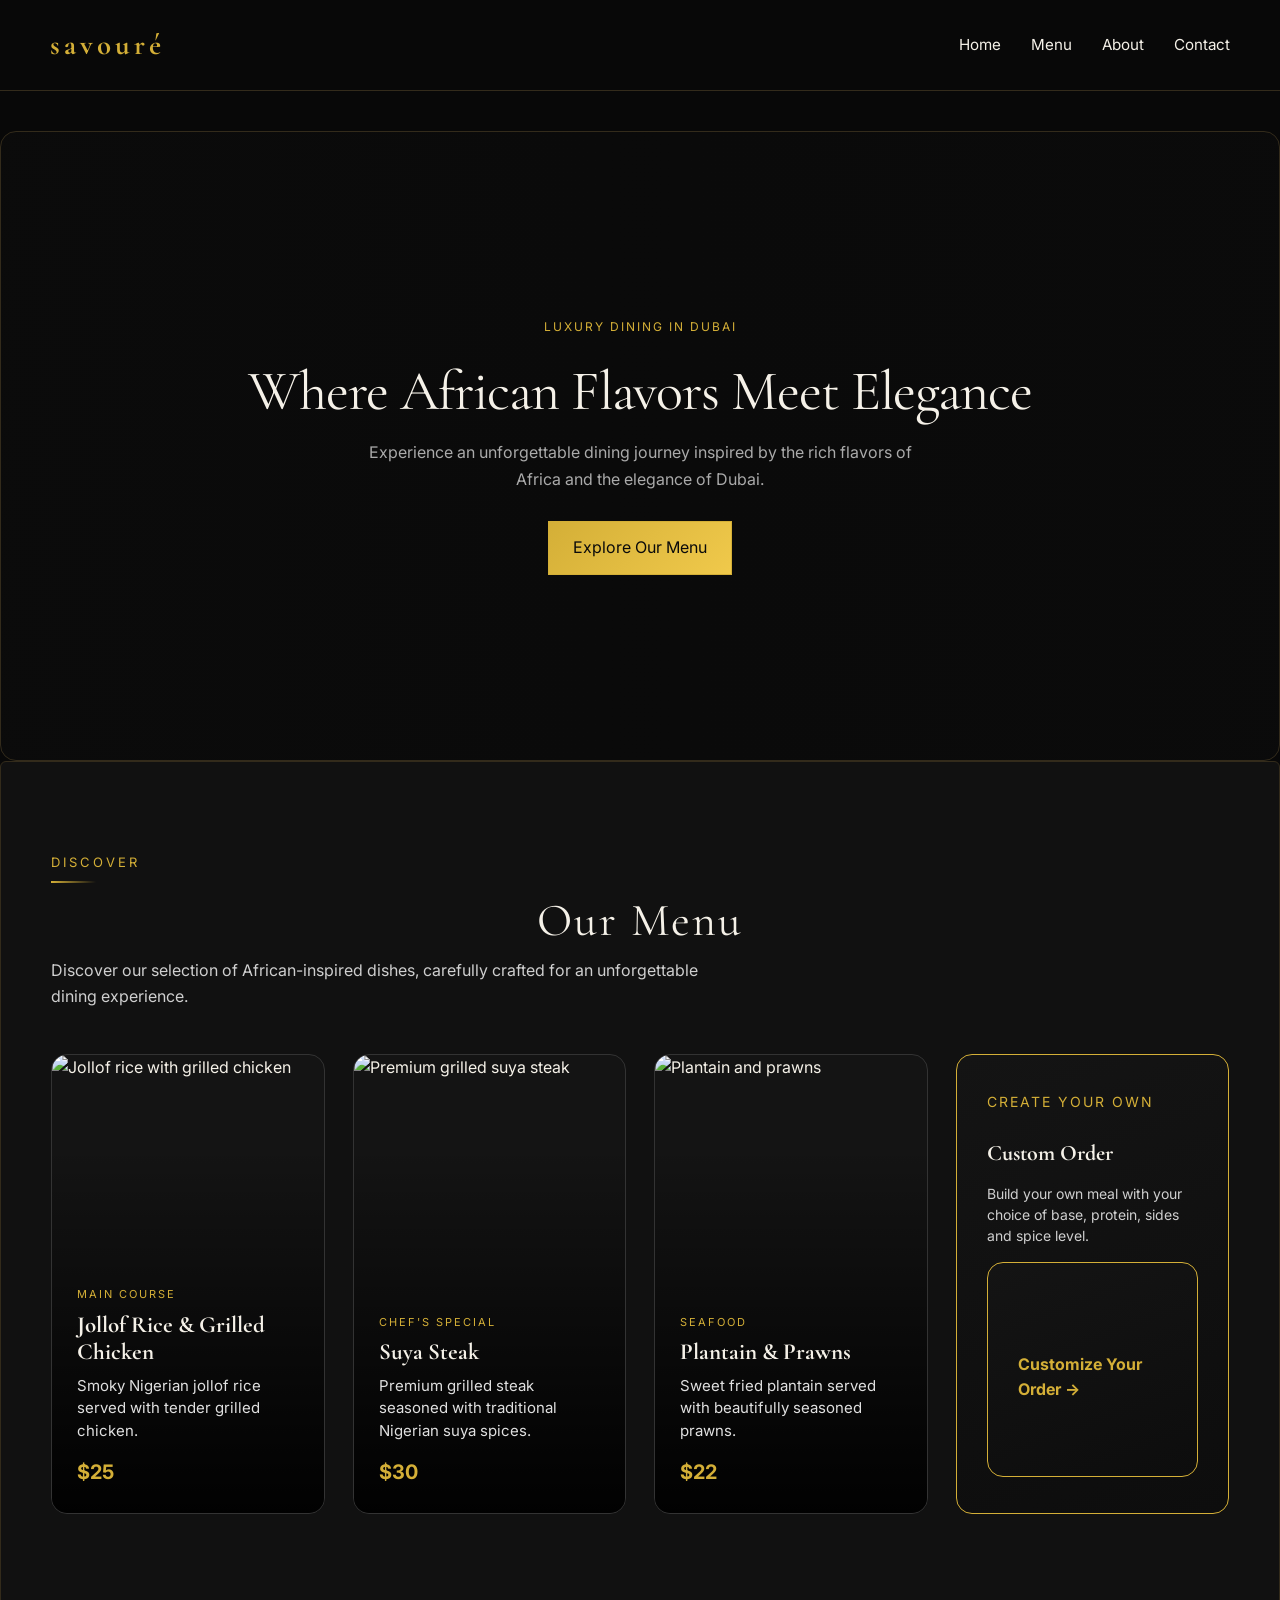
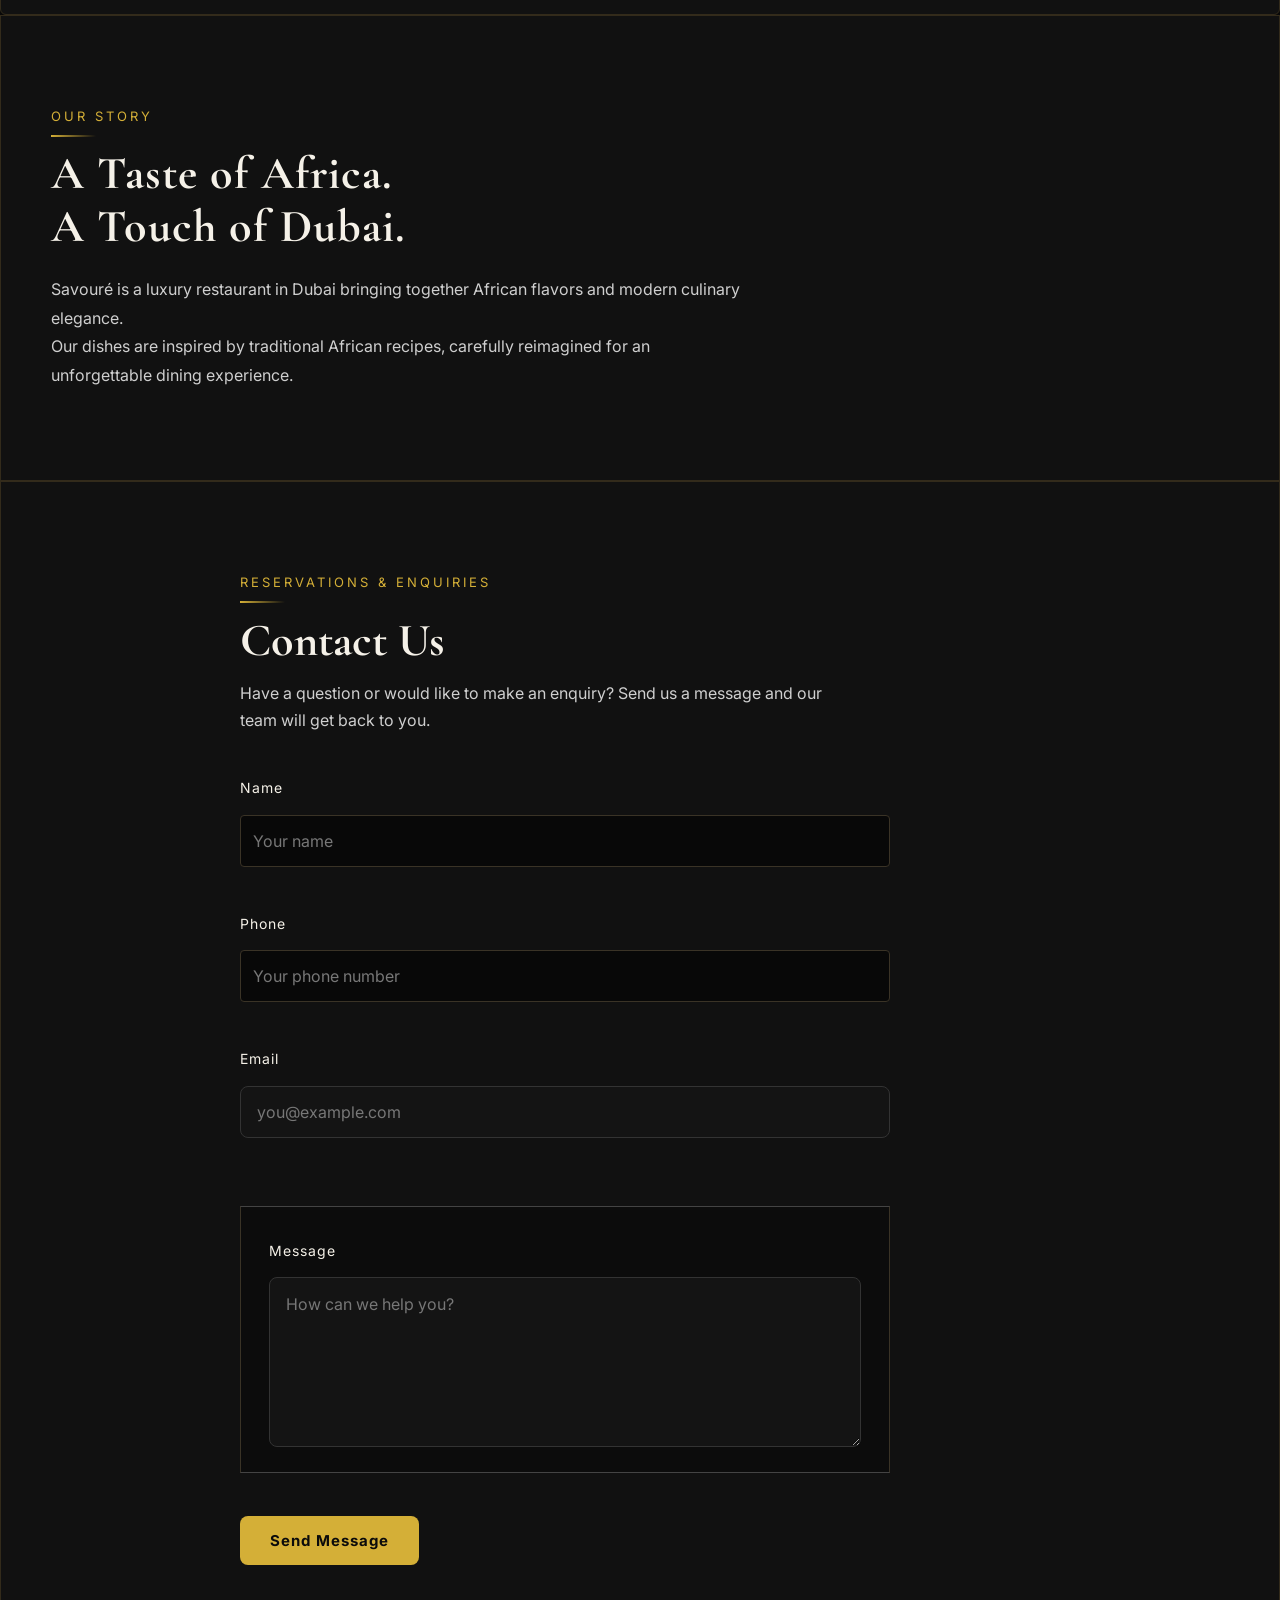
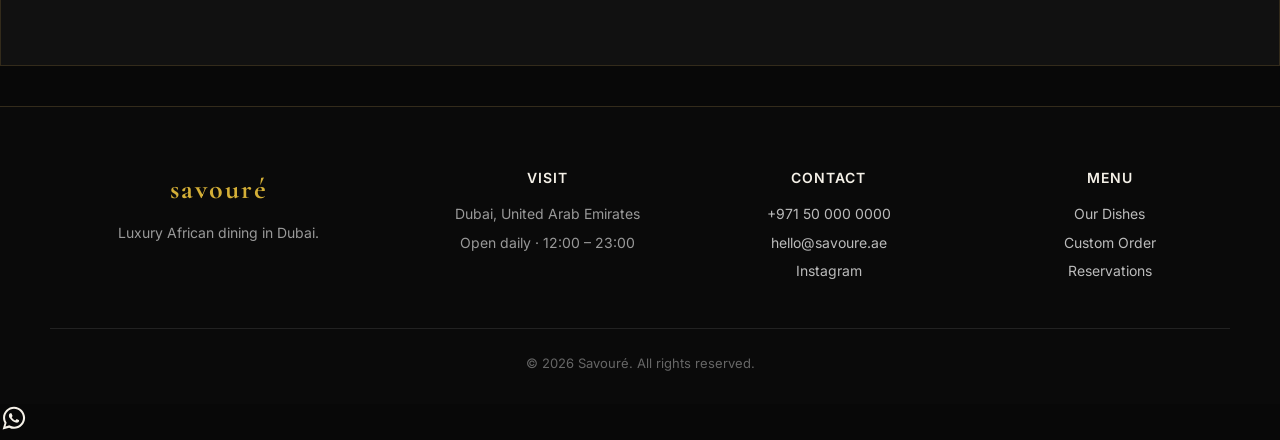
==== commit c4bb6789: "Update index.html" ====
--- a/index.html
+++ b/index.html
@@ -447,6 +447,30 @@
   </div>
 </footer>
 
+
+
+
+
+  
+
+<!-- Floating WhatsApp Button -->
+<a
+  href="https://wa.me/9022812745?text=Hi%20Savouré%2C%20I%27d%20like%20to%20place%20an%20order"
+  class="whatsapp-float"
+  target="_blank"
+  rel="noopener noreferrer"
+  aria-label="Chat with us on WhatsApp"
+>
+  <svg viewBox="0 0 32 32" width="28" height="28" fill="currentColor" aria-hidden="true">
+    <path d="M16.1 3C9.2 3 3.5 8.7 3.5 15.6c0 2.2.6 4.3 1.7 6.1L3 29l7.5-2c1.7.9 3.6 1.4 5.6 1.4 6.9 0 12.6-5.7 12.6-12.6S23 3 16.1 3zm0 22.9c-1.8 0-3.5-.5-5-1.3l-.4-.2-4.4 1.2 1.2-4.3-.2-.4c-1-1.6-1.5-3.4-1.5-5.3 0-5.6 4.6-10.2 10.2-10.2S26.3 10 26.3 15.6 21.7 25.9 16.1 25.9zm5.6-7.6c-.3-.2-1.8-.9-2.1-1-.3-.1-.5-.2-.7.2-.2.3-.8 1-.9 1.1-.2.2-.3.2-.6.1-.3-.2-1.2-.4-2.3-1.4-.8-.7-1.4-1.6-1.6-1.9-.2-.3 0-.4.1-.6.1-.1.3-.3.4-.5.1-.2.2-.3.3-.5.1-.2 0-.4 0-.5 0-.2-.7-1.7-1-2.3-.2-.6-.5-.5-.7-.5h-.6c-.2 0-.5.1-.8.4-.3.3-1 1-1 2.4s1 2.8 1.2 3c.2.2 2 3.1 4.9 4.3 1.7.7 2.4.8 3.3.7.5-.1 1.8-.7 2-1.4.2-.7.2-1.3.2-1.4 0-.1-.3-.2-.6-.4z"/>
+  </svg>
+</a>
+
+
+
+
+
+  
   <!-- ================= JAVASCRIPT ================= -->
 
   <script src="./script.js"></script>
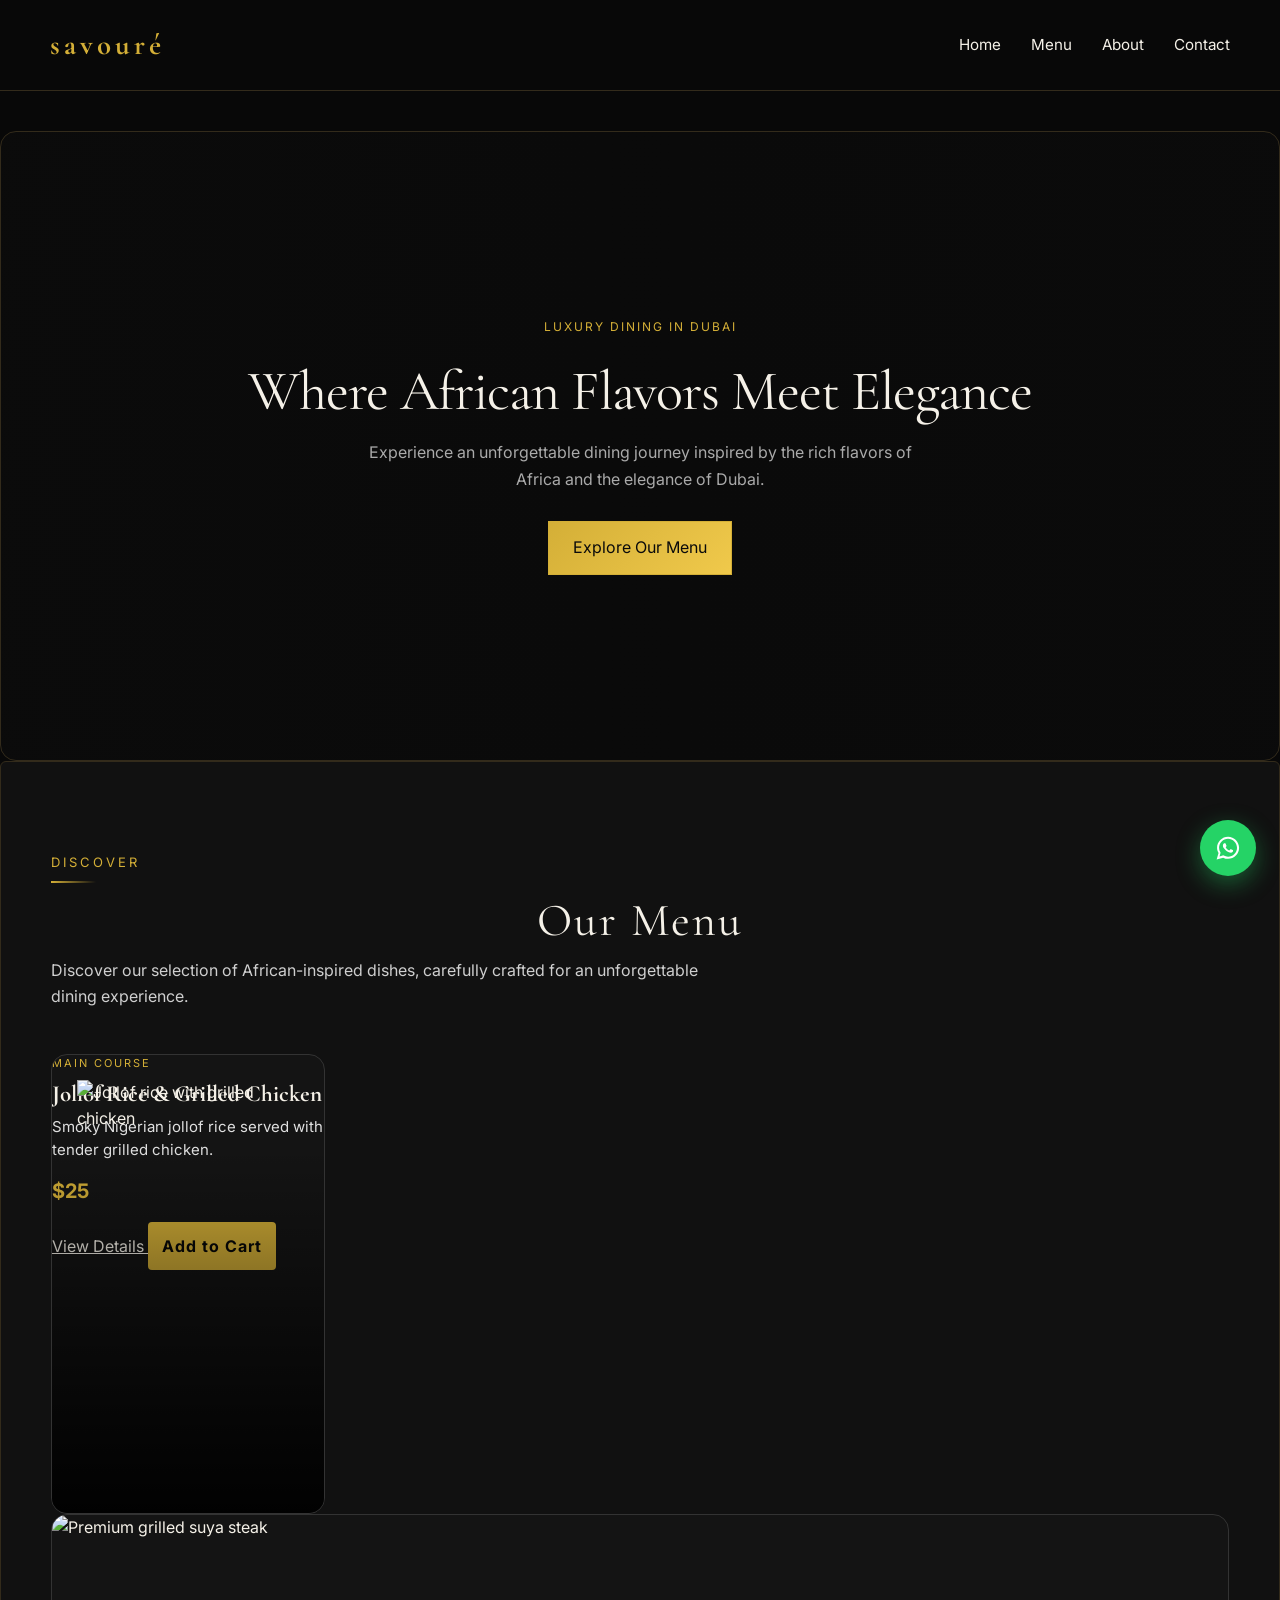
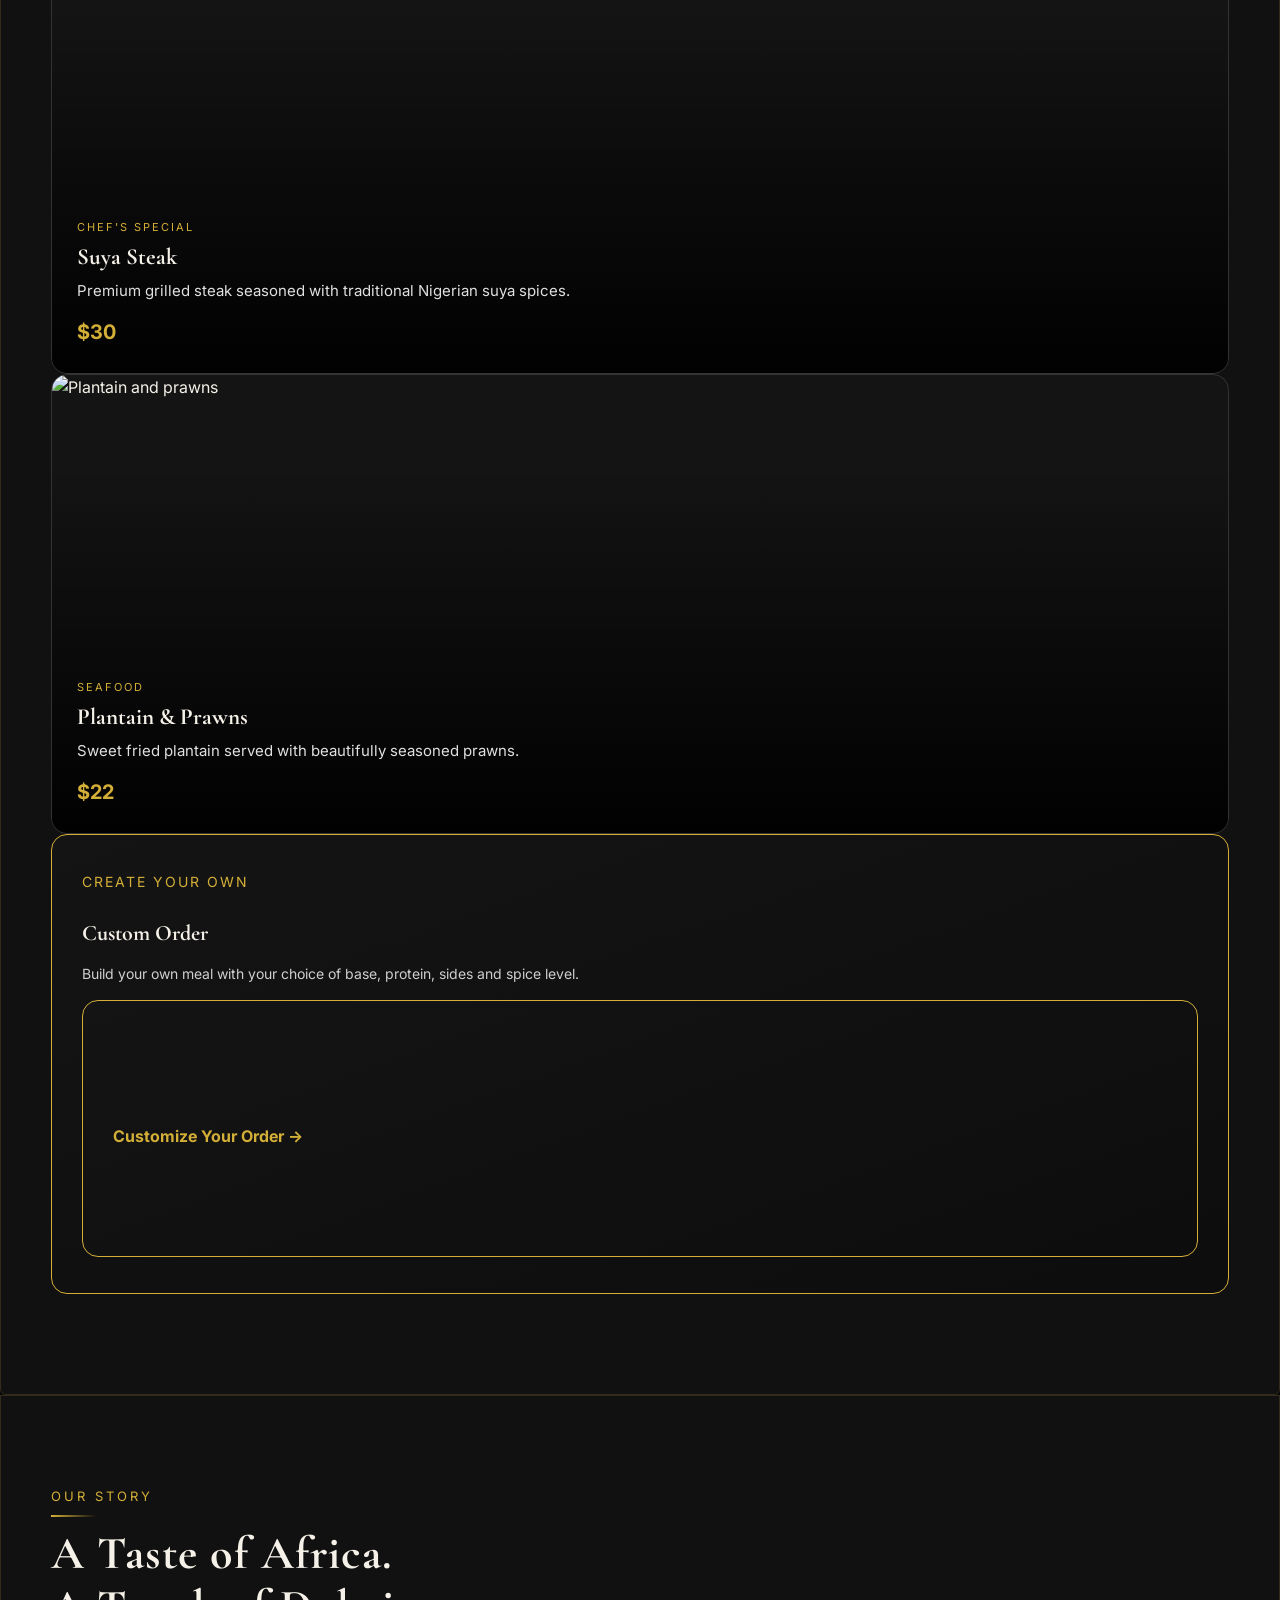
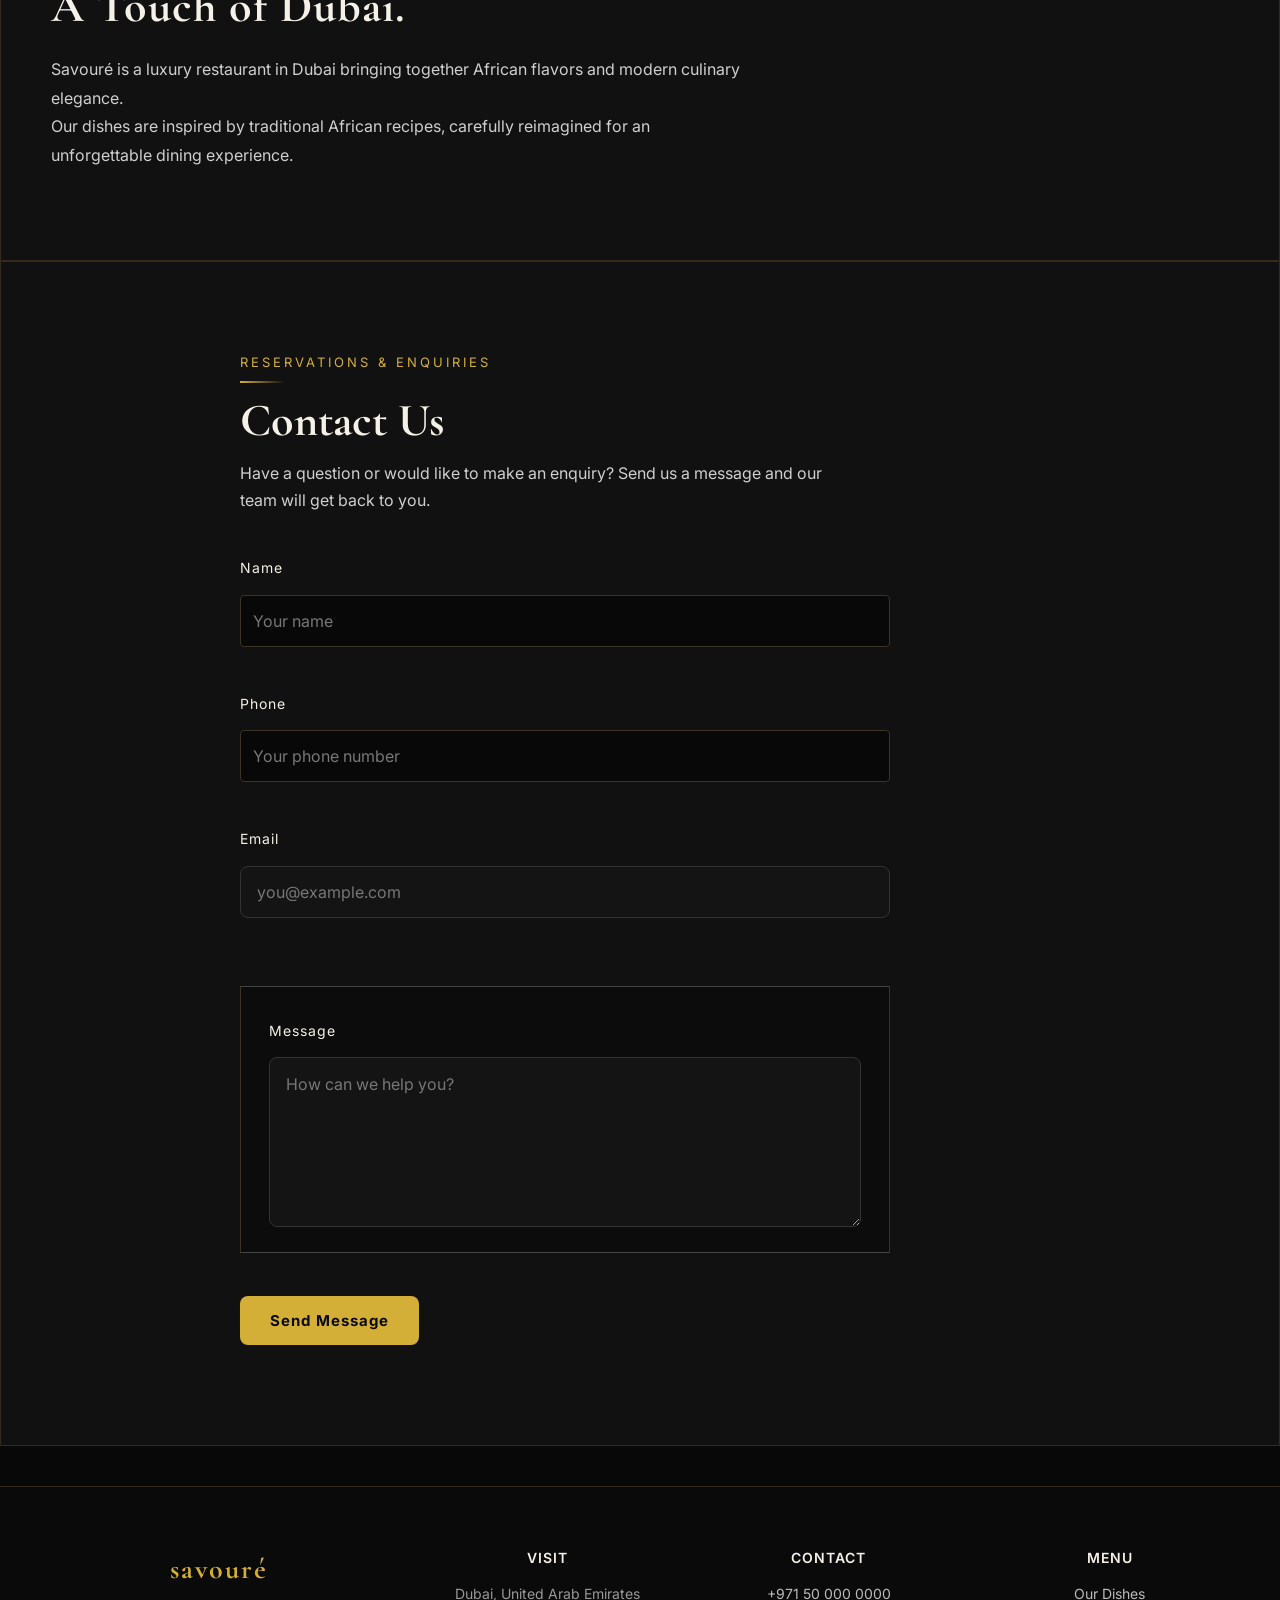
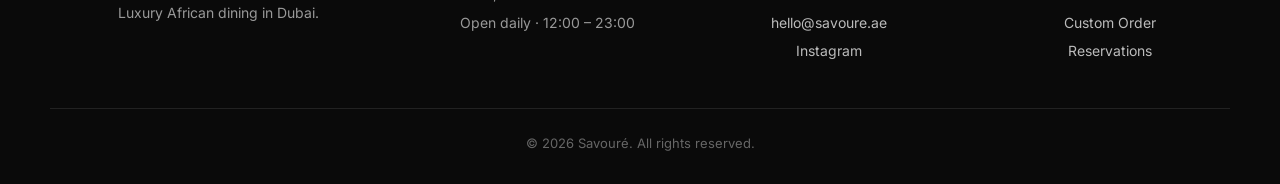
==== commit 137f29cf: "Update index.html" ====
--- a/index.html
+++ b/index.html
@@ -117,40 +117,41 @@
 
 
         <!-- CARD 1 -->
-
-        <a href="jollof-rice.html" class="menu-card">
-
-          <img
-            src="https://images.unsplash.com/photo-1603133872878-684f208fb84b?auto=format&fit=crop&w=900&q=80"
-            alt="Jollof rice with grilled chicken"
-          >
-
-          <div class="menu-overlay">
-
-            <div class="menu-content">
-
-              <span class="menu-category">
-                Main Course
-              </span>
-
-              <h3>
-                Jollof Rice &amp; Grilled Chicken
-              </h3>
-
-              <p>
-                Smoky Nigerian jollof rice served with
-                tender grilled chicken.
-              </p>
-
-              <span class="menu-price">
-                $25
-              </span>
-
-            </div>
-
-          </div>
-
-        </a>
+<!-- CARD 1 --><div class="menu-card"><img
+src="https://images.unsplash.com/photo-1603133872878-684f208fb84b?auto=format&fit=crop&w=900&q=80"
+alt="Jollof rice with grilled chicken"
+
+«»
+
+  <div class="menu-overlay">
+    <div class="menu-content">  <span class="menu-category">
+    Main Course
+  </span>
+
+  <h3>Jollof Rice &amp; Grilled Chicken</h3>
+
+  <p>
+    Smoky Nigerian jollof rice served with
+    tender grilled chicken.
+  </p>
+
+  <span class="menu-price">$25</span>
+
+  <a href="jollof-rice.html" class="view-details">
+    View Details
+  </a>
+
+  <button
+    type="button"
+    class="add-to-cart-btn"
+    onclick="addToSavoureCart('Jollof Rice & Grilled Chicken', 25)"
+  >
+    Add to Cart
+  </button>
+
+</div>
+
+  </div></div>
 
 
         <!-- CARD 2 -->
--- a/style.css
+++ b/style.css
@@ -2802,25 +2802,76 @@
 
 
 
-
-
-
-
-
-
-
-
-
-
-
-
-
-
-
-
-
-
-
-
-
-
+/* =========================
+   FLOATING WHATSAPP BUTTON
+========================= */
+
+.whatsapp-float {
+  position: fixed;
+  bottom: 24px;
+  right: 24px;
+  z-index: 9999;
+
+  width: 56px;
+  height: 56px;
+
+  display: flex;
+  align-items: center;
+  justify-content: center;
+
+  background: #25d366;
+  color: #fff;
+
+  border-radius: 50%;
+  box-shadow: 0 8px 24px rgba(37, 211, 102, 0.4);
+
+  text-decoration: none;
+
+  transition: transform 0.25s ease, box-shadow 0.25s ease;
+}
+
+.whatsapp-float:hover {
+  transform: scale(1.08);
+  box-shadow: 0 10px 28px rgba(37, 211, 102, 0.55);
+  color: #fff;
+}
+
+.whatsapp-float svg {
+  display: block;
+}
+
+/* Mobile */
+@media (max-width: 600px) {
+  .whatsapp-float {
+    bottom: 18px;
+    right: 18px;
+    width: 52px;
+    height: 52px;
+  }
+}
+
+
+
+
+
+
+
+
+
+
+
+
+
+
+
+
+
+
+
+
+
+
+
+
+
+
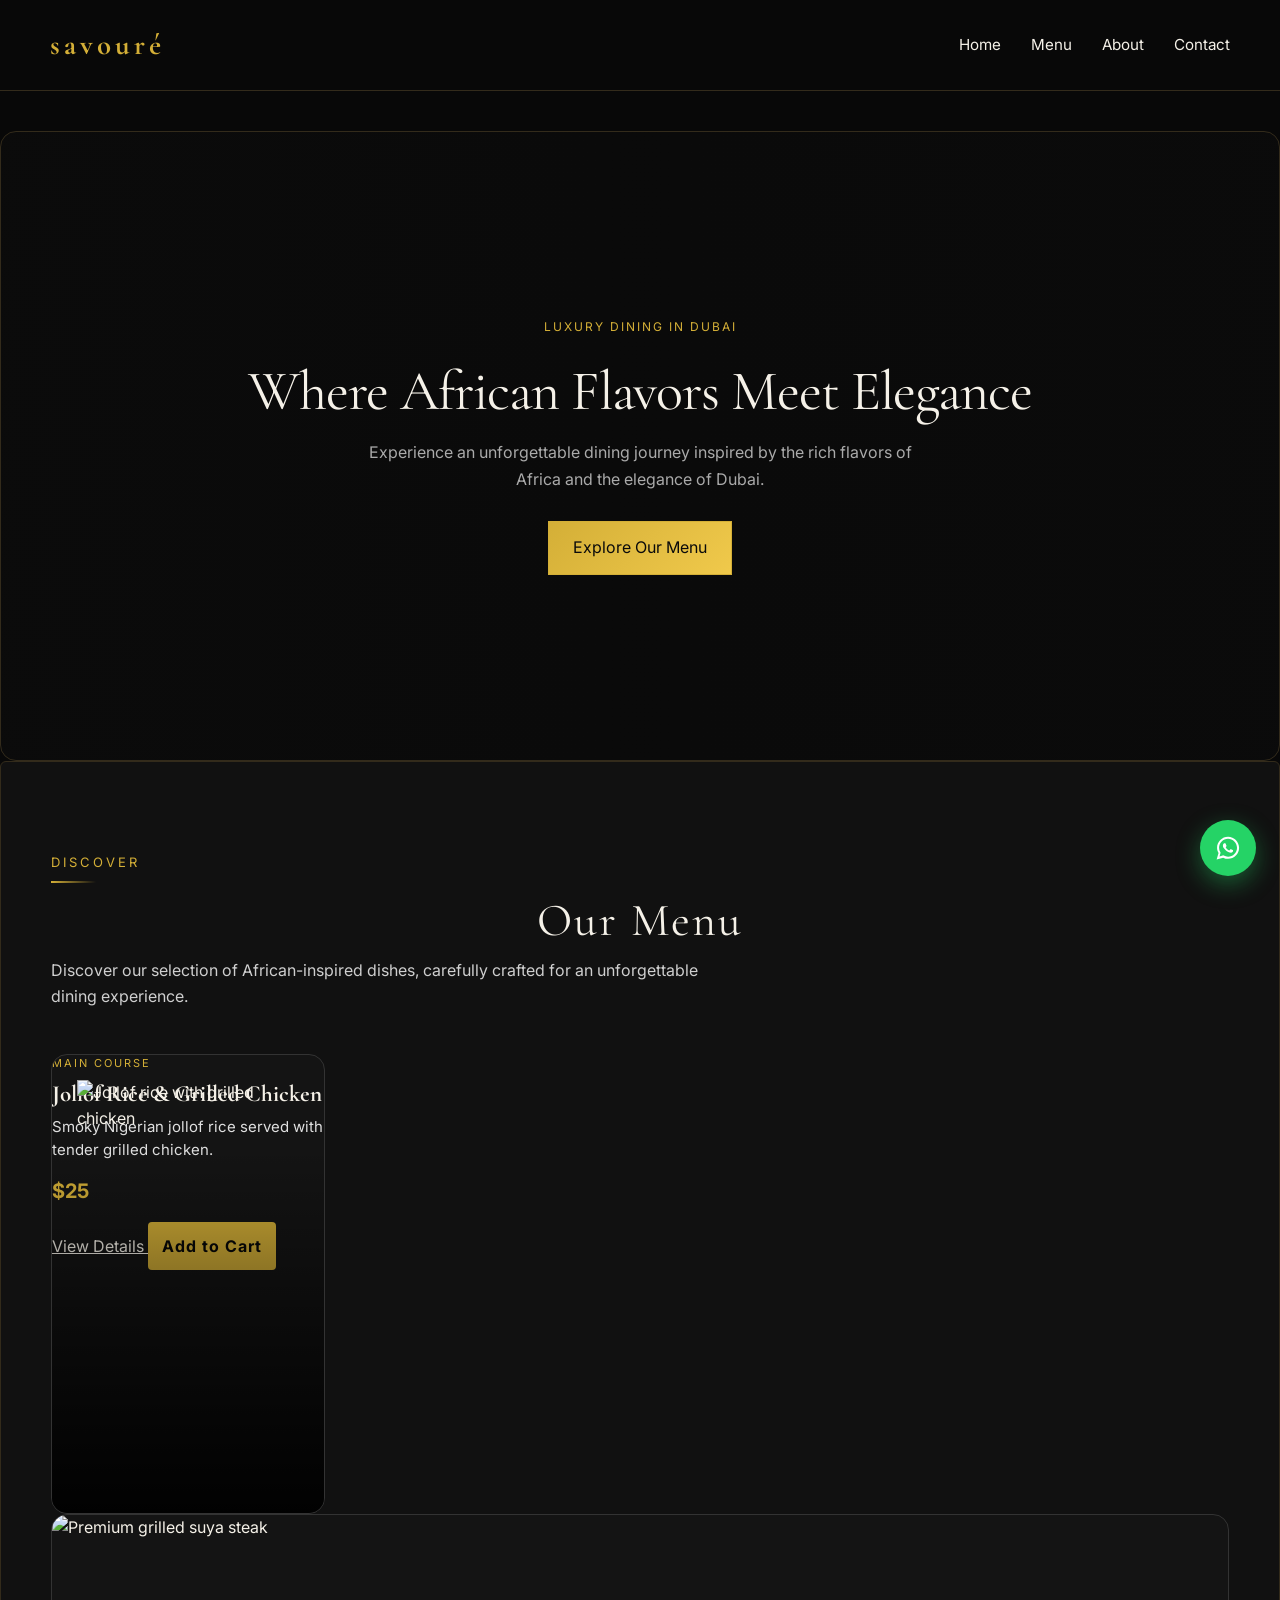
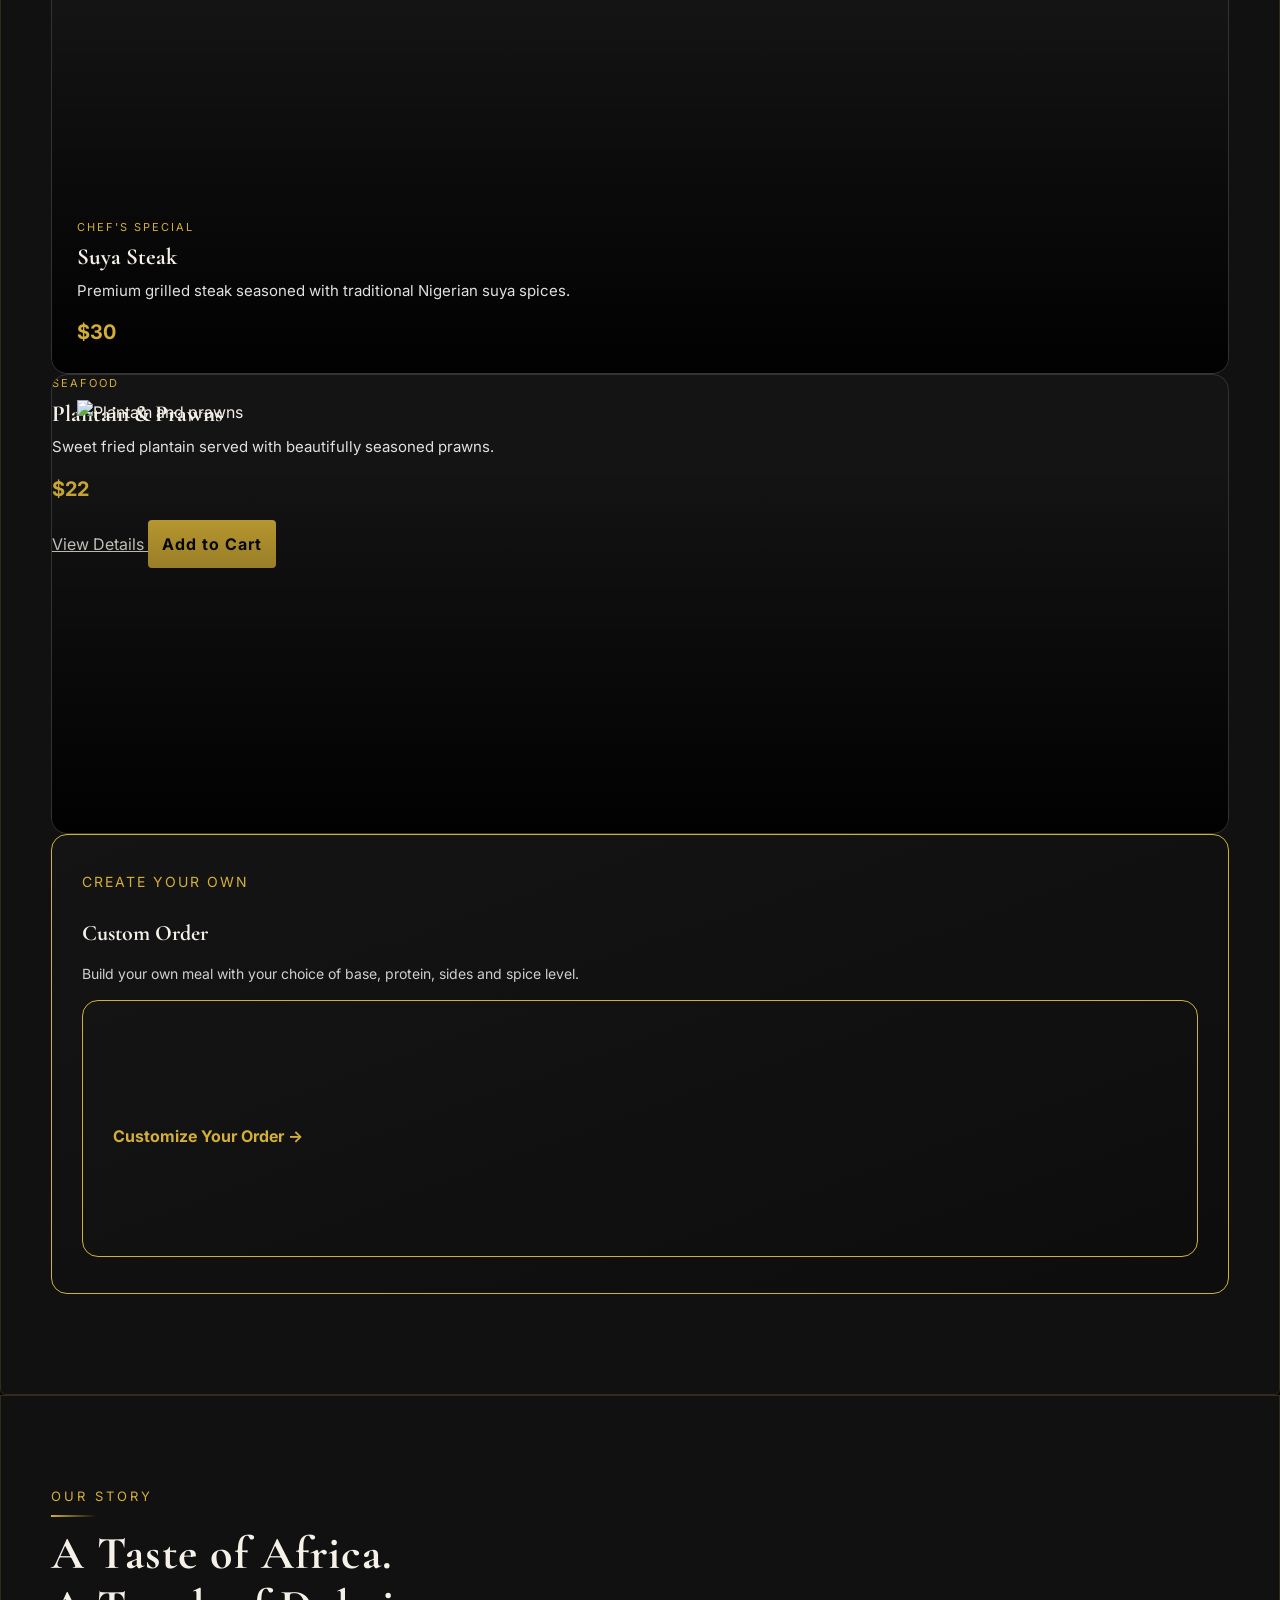
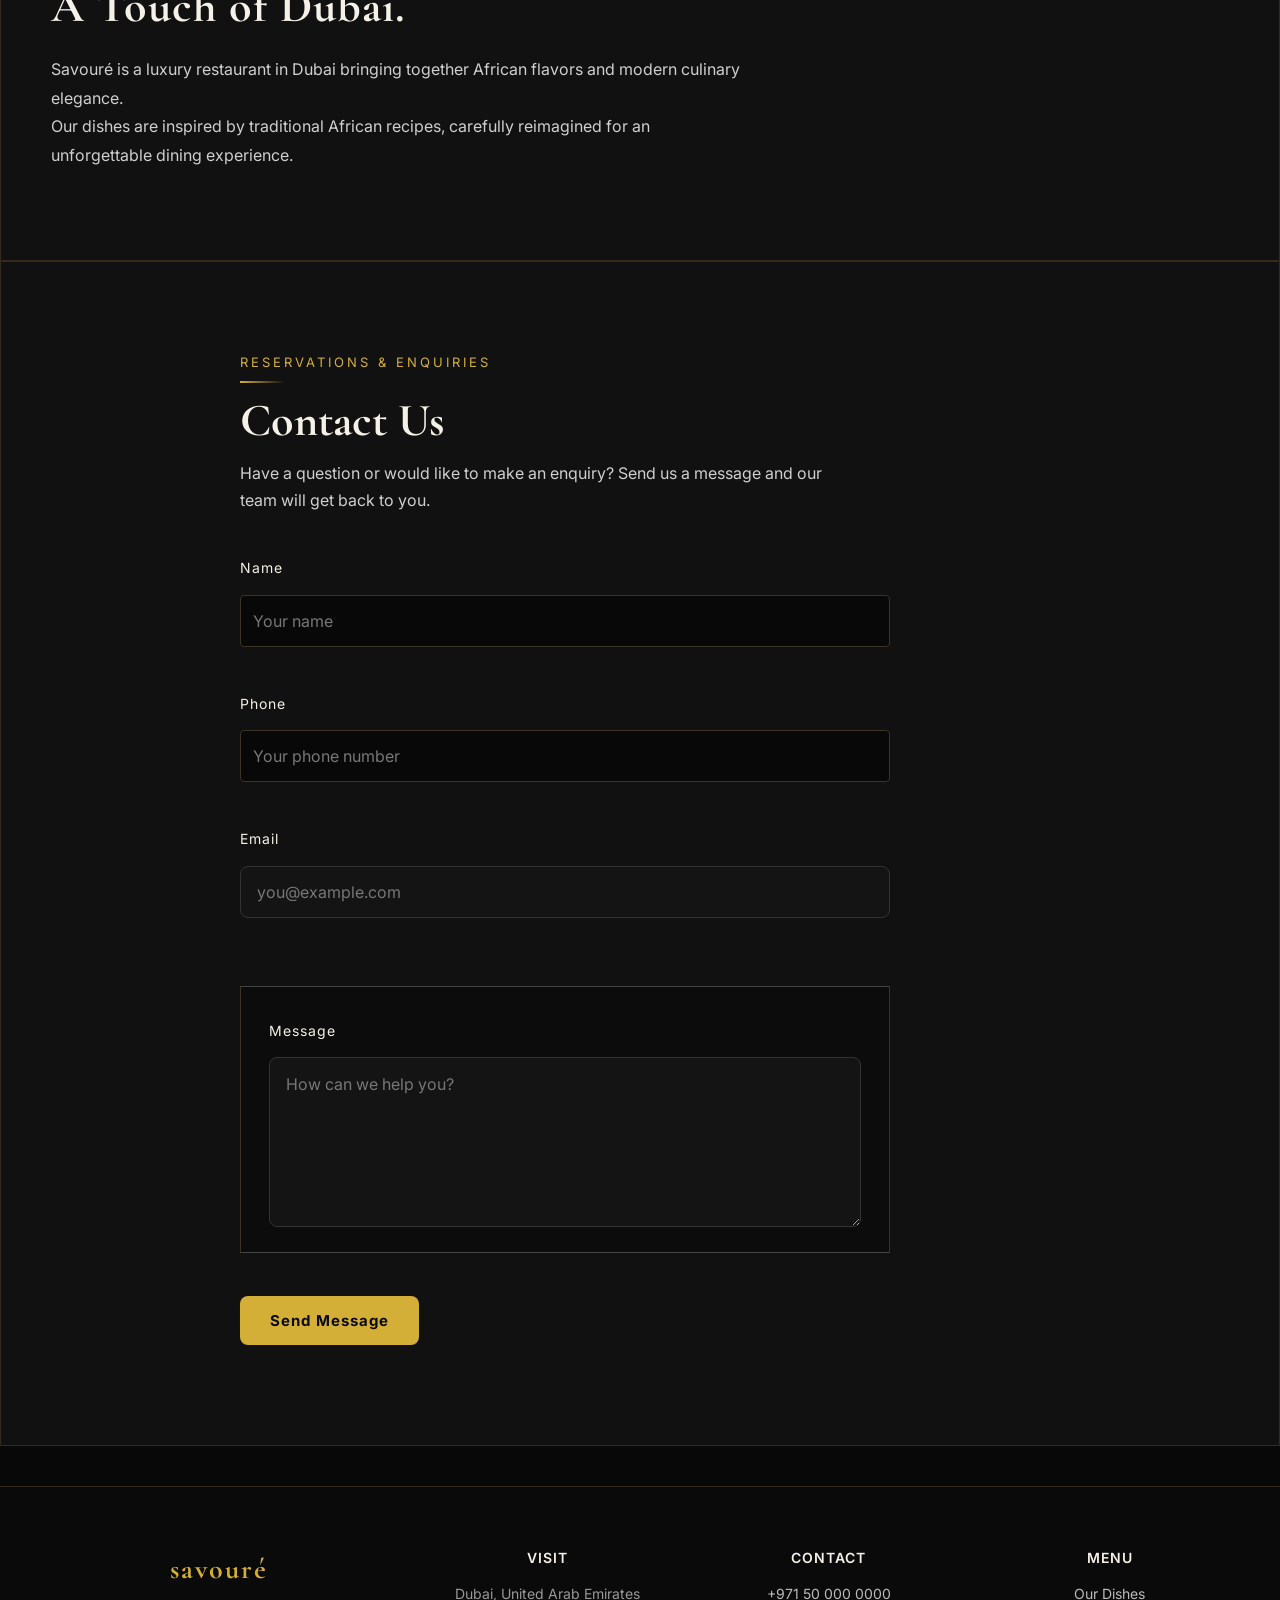
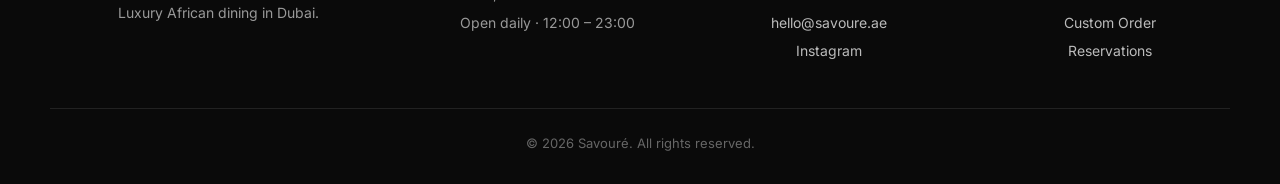
==== commit 47300e5f: "Update index.html" ====
--- a/index.html
+++ b/index.html
@@ -193,39 +193,41 @@
 
         <!-- CARD 3 -->
 
-        <a href="plantain-prawns.html" class="menu-card">
-
-          <img
-  src="https://images.pexels.com/photos/32425692/pexels-photo-32425692.jpeg"
-  alt="Plantain and prawns"
->
-
-          <div class="menu-overlay">
-
-            <div class="menu-content">
-
-              <span class="menu-category">
-                Seafood
-              </span>
-
-              <h3>
-                Plantain &amp; Prawns
-              </h3>
-
-              <p>
-                Sweet fried plantain served with
-                beautifully seasoned prawns.
-              </p>
-
-              <span class="menu-price">
-                $22
-              </span>
-
-            </div>
-
-          </div>
-
-        </a>
+        <!-- CARD 3 --><div class="menu-card"><img
+src="https://images.pexels.com/photos/32425692/pexels-photo-32425692.jpeg"
+alt="Plantain and prawns"
+
+«»
+
+  <div class="menu-overlay">
+    <div class="menu-content">  <span class="menu-category">
+    Seafood
+  </span>
+
+  <h3>Plantain &amp; Prawns</h3>
+
+  <p>
+    Sweet fried plantain served with
+    beautifully seasoned prawns.
+  </p>
+
+  <span class="menu-price">$22</span>
+
+  <a href="plantain-prawns.html" class="view-details">
+    View Details
+  </a>
+
+  <button
+    type="button"
+    class="add-to-cart-btn"
+    onclick="addToSavoureCart('Plantain & Prawns', 22)"
+  >
+    Add to Cart
+  </button>
+
+</div>
+
+  </div></div>
 
 
 
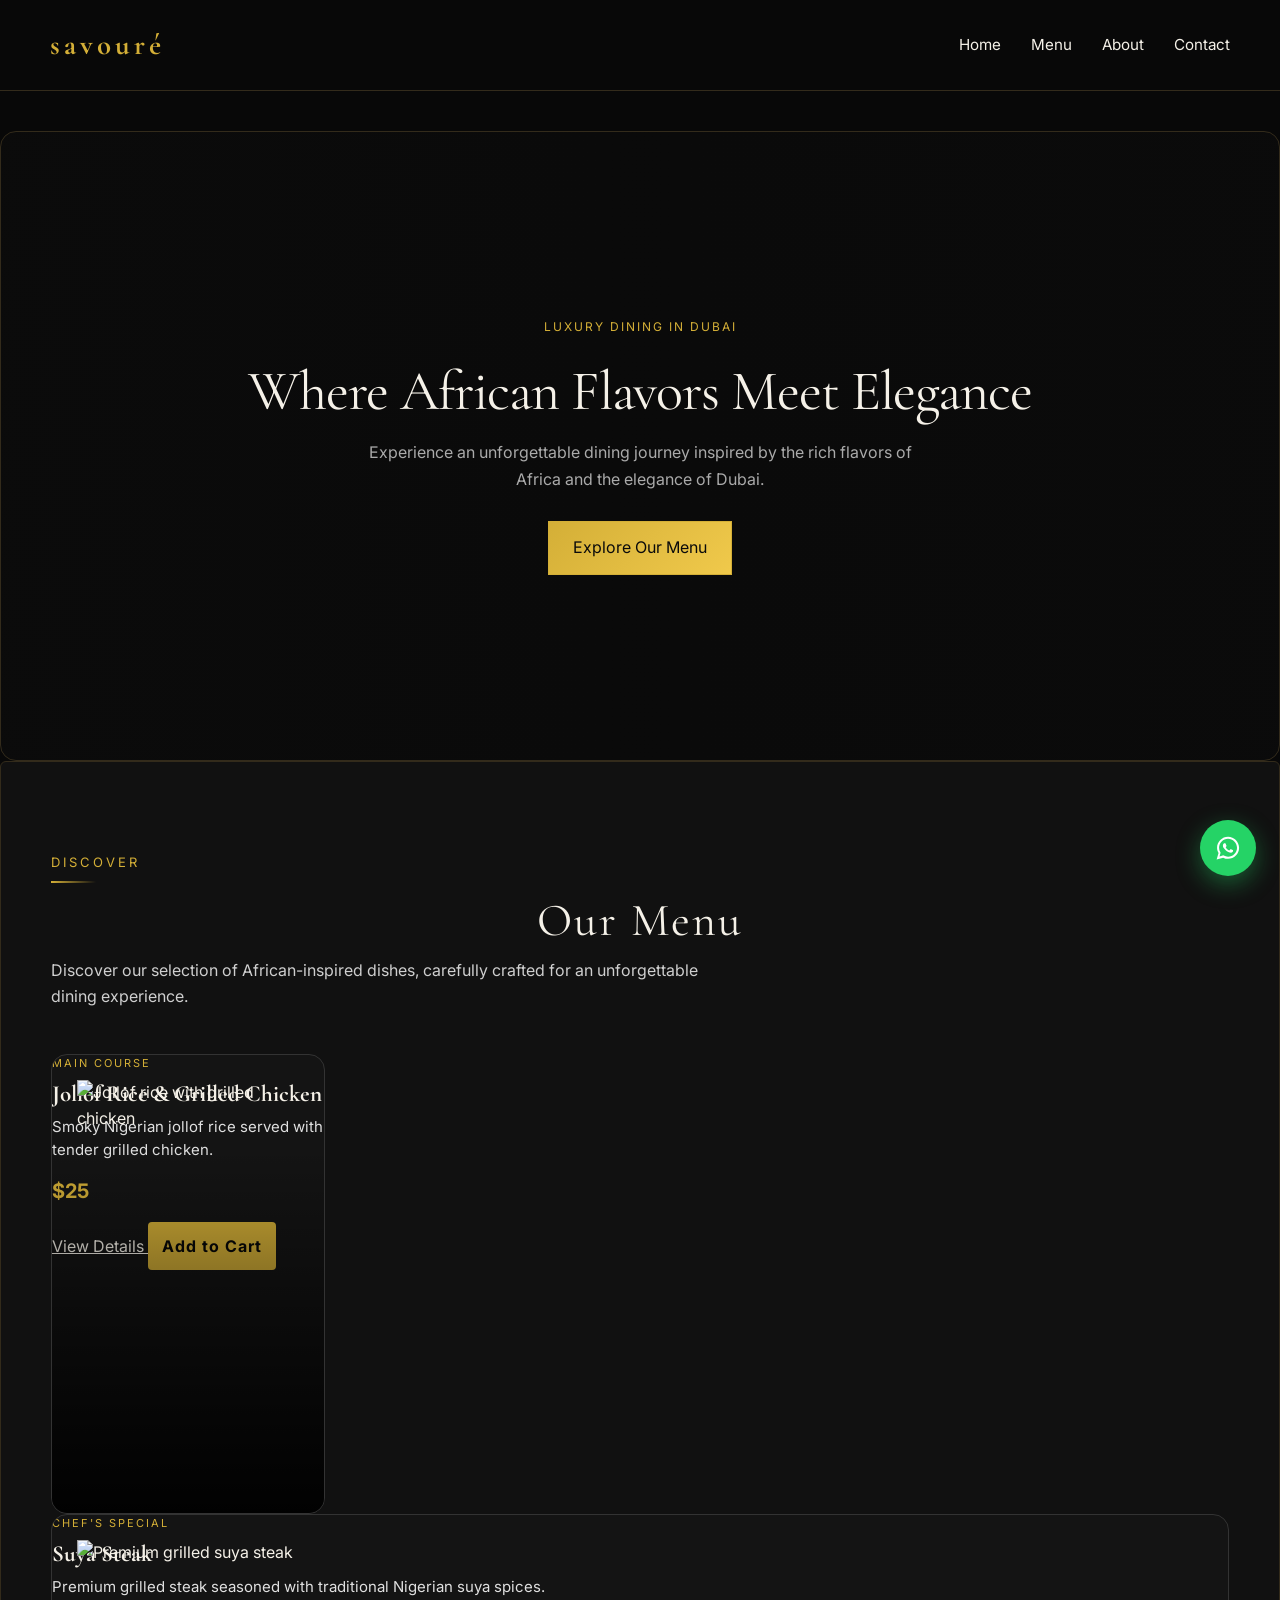
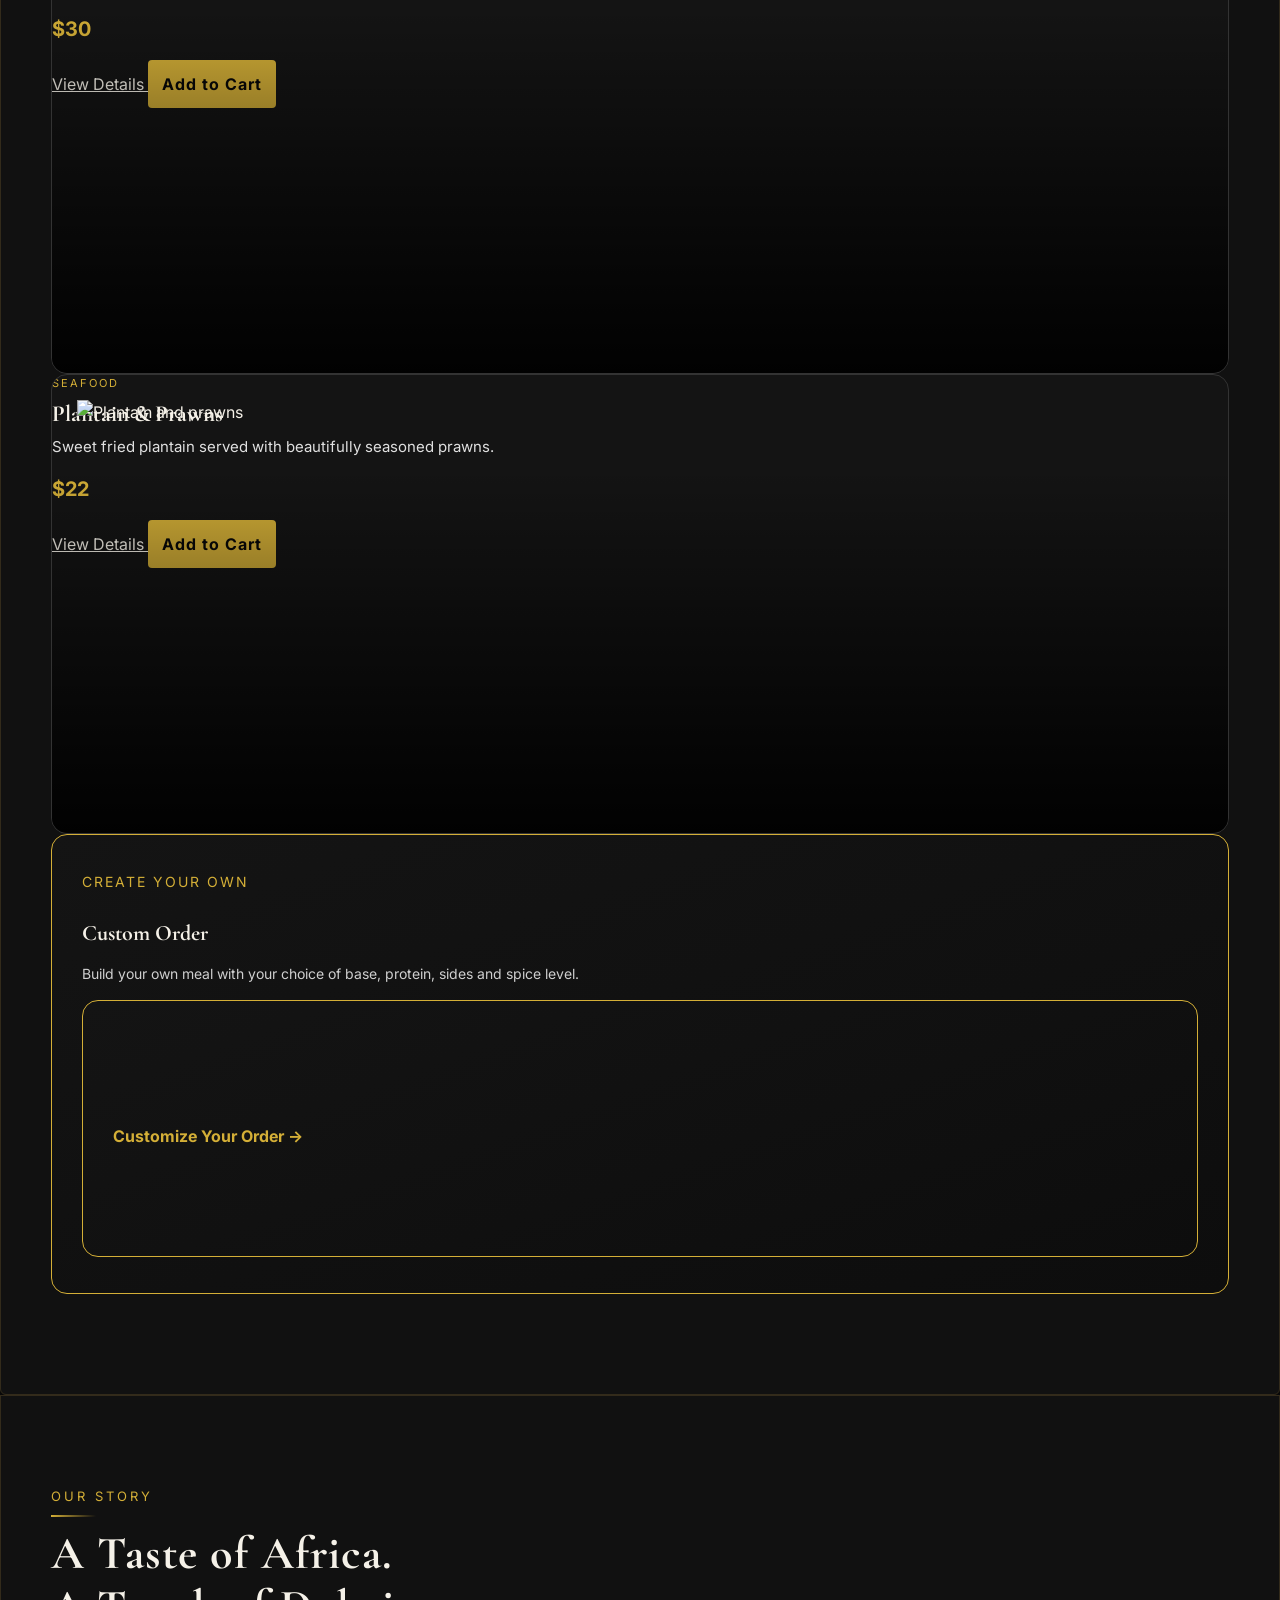
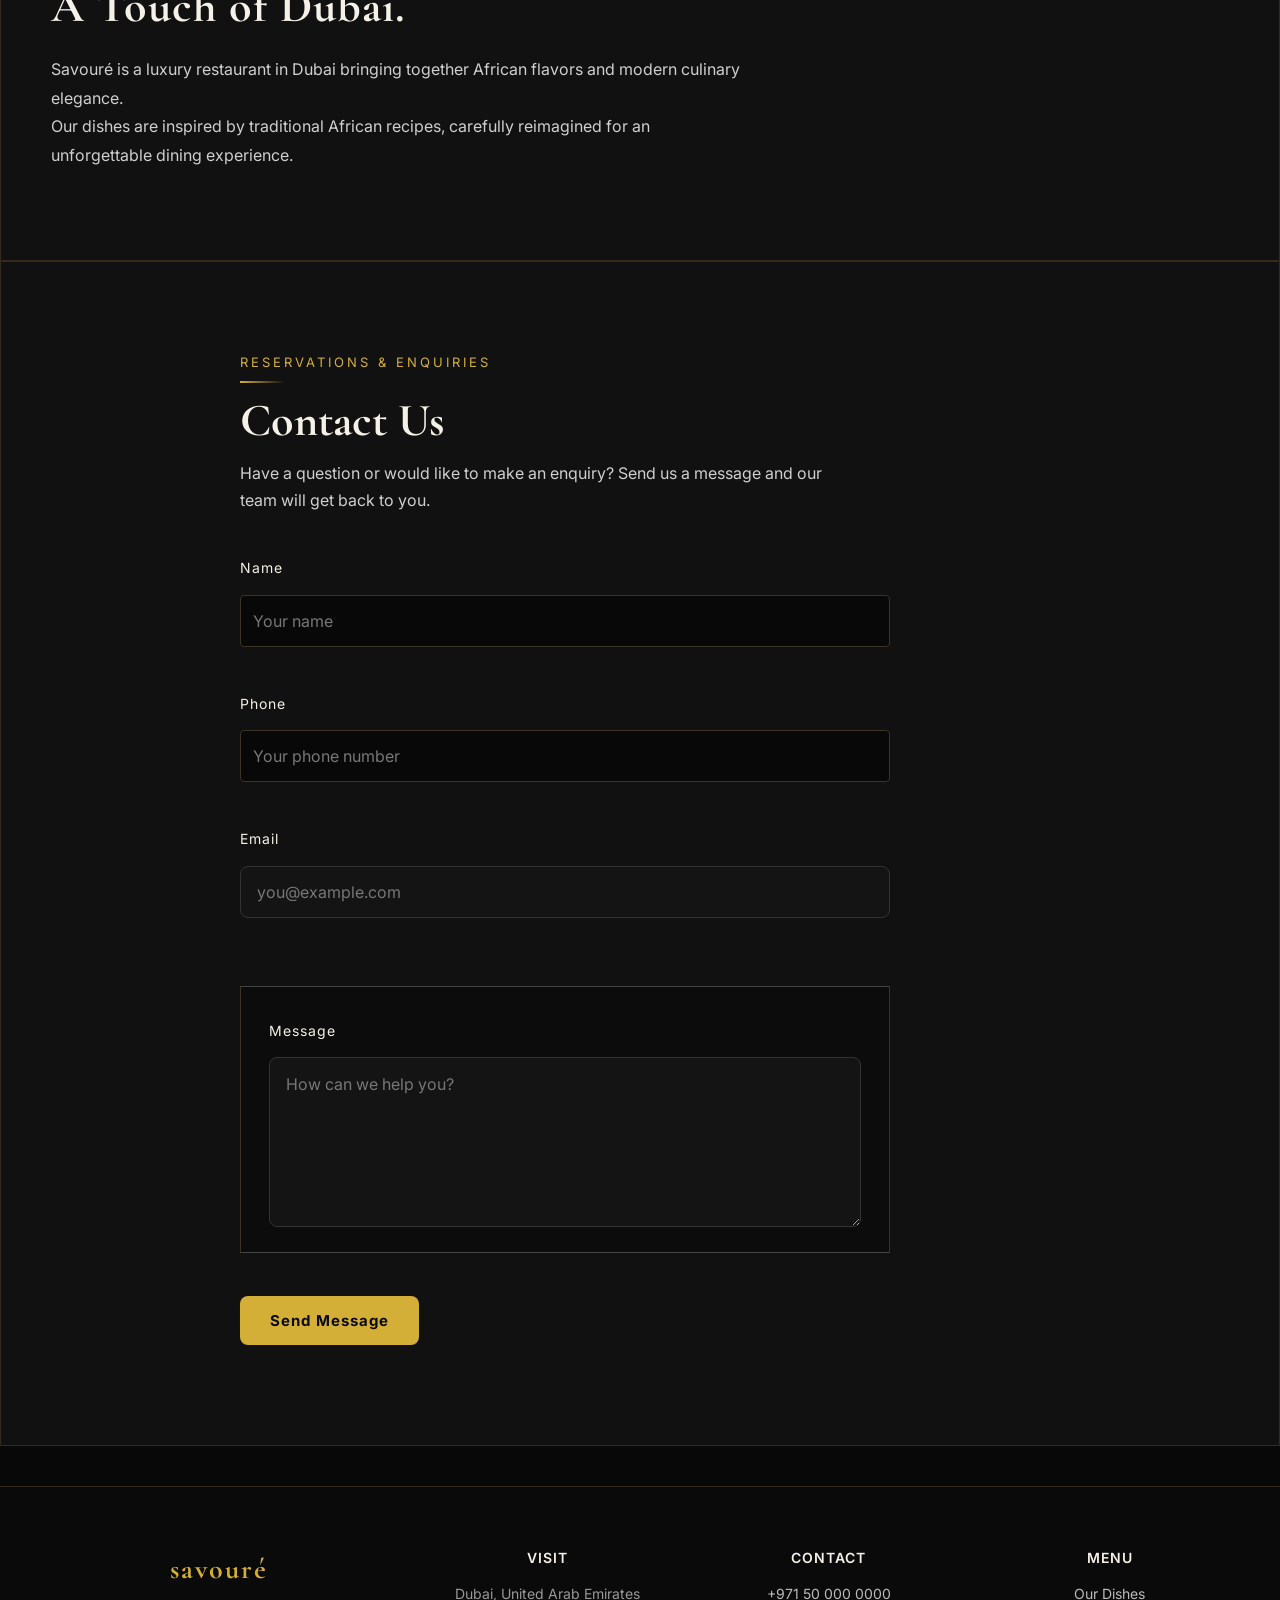
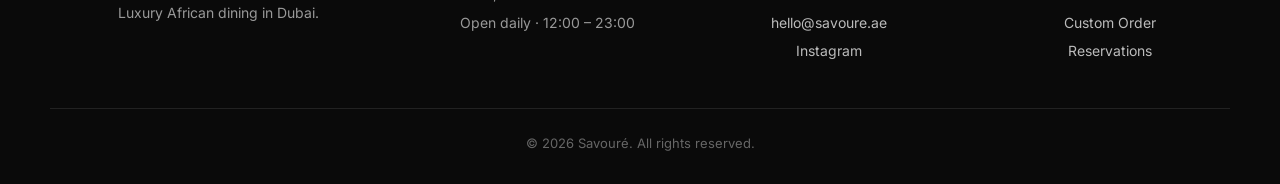
==== commit 4a2a4d11: "Update index.html" ====
--- a/index.html
+++ b/index.html
@@ -156,39 +156,41 @@
 
         <!-- CARD 2 -->
 
-        <a href="suya-steak.html" class="menu-card">
-
-          <img
-            src="https://images.unsplash.com/photo-1544025162-d76694265947?auto=format&fit=crop&w=900&q=80"
-            alt="Premium grilled suya steak"
-          >
-
-          <div class="menu-overlay">
-
-            <div class="menu-content">
-
-              <span class="menu-category">
-                Chef's Special
-              </span>
-
-              <h3>
-                Suya Steak
-              </h3>
-
-              <p>
-                Premium grilled steak seasoned with
-                traditional Nigerian suya spices.
-              </p>
-
-              <span class="menu-price">
-                $30
-              </span>
-
-            </div>
-
-          </div>
-
-        </a>
+        <!-- CARD 2 --><div class="menu-card"><img
+src="https://images.unsplash.com/photo-1544025162-d76694265947?auto=format&fit=crop&w=900&q=80"
+alt="Premium grilled suya steak"
+
+«»
+
+  <div class="menu-overlay">
+    <div class="menu-content">  <span class="menu-category">
+    Chef's Special
+  </span>
+
+  <h3>Suya Steak</h3>
+
+  <p>
+    Premium grilled steak seasoned with
+    traditional Nigerian suya spices.
+  </p>
+
+  <span class="menu-price">$30</span>
+
+  <a href="suya-steak.html" class="view-details">
+    View Details
+  </a>
+
+  <button
+    type="button"
+    class="add-to-cart-btn"
+    onclick="addToSavoureCart('Suya Steak', 30)"
+  >
+    Add to Cart
+  </button>
+
+</div>
+
+  </div></div>
 
 
         <!-- CARD 3 -->
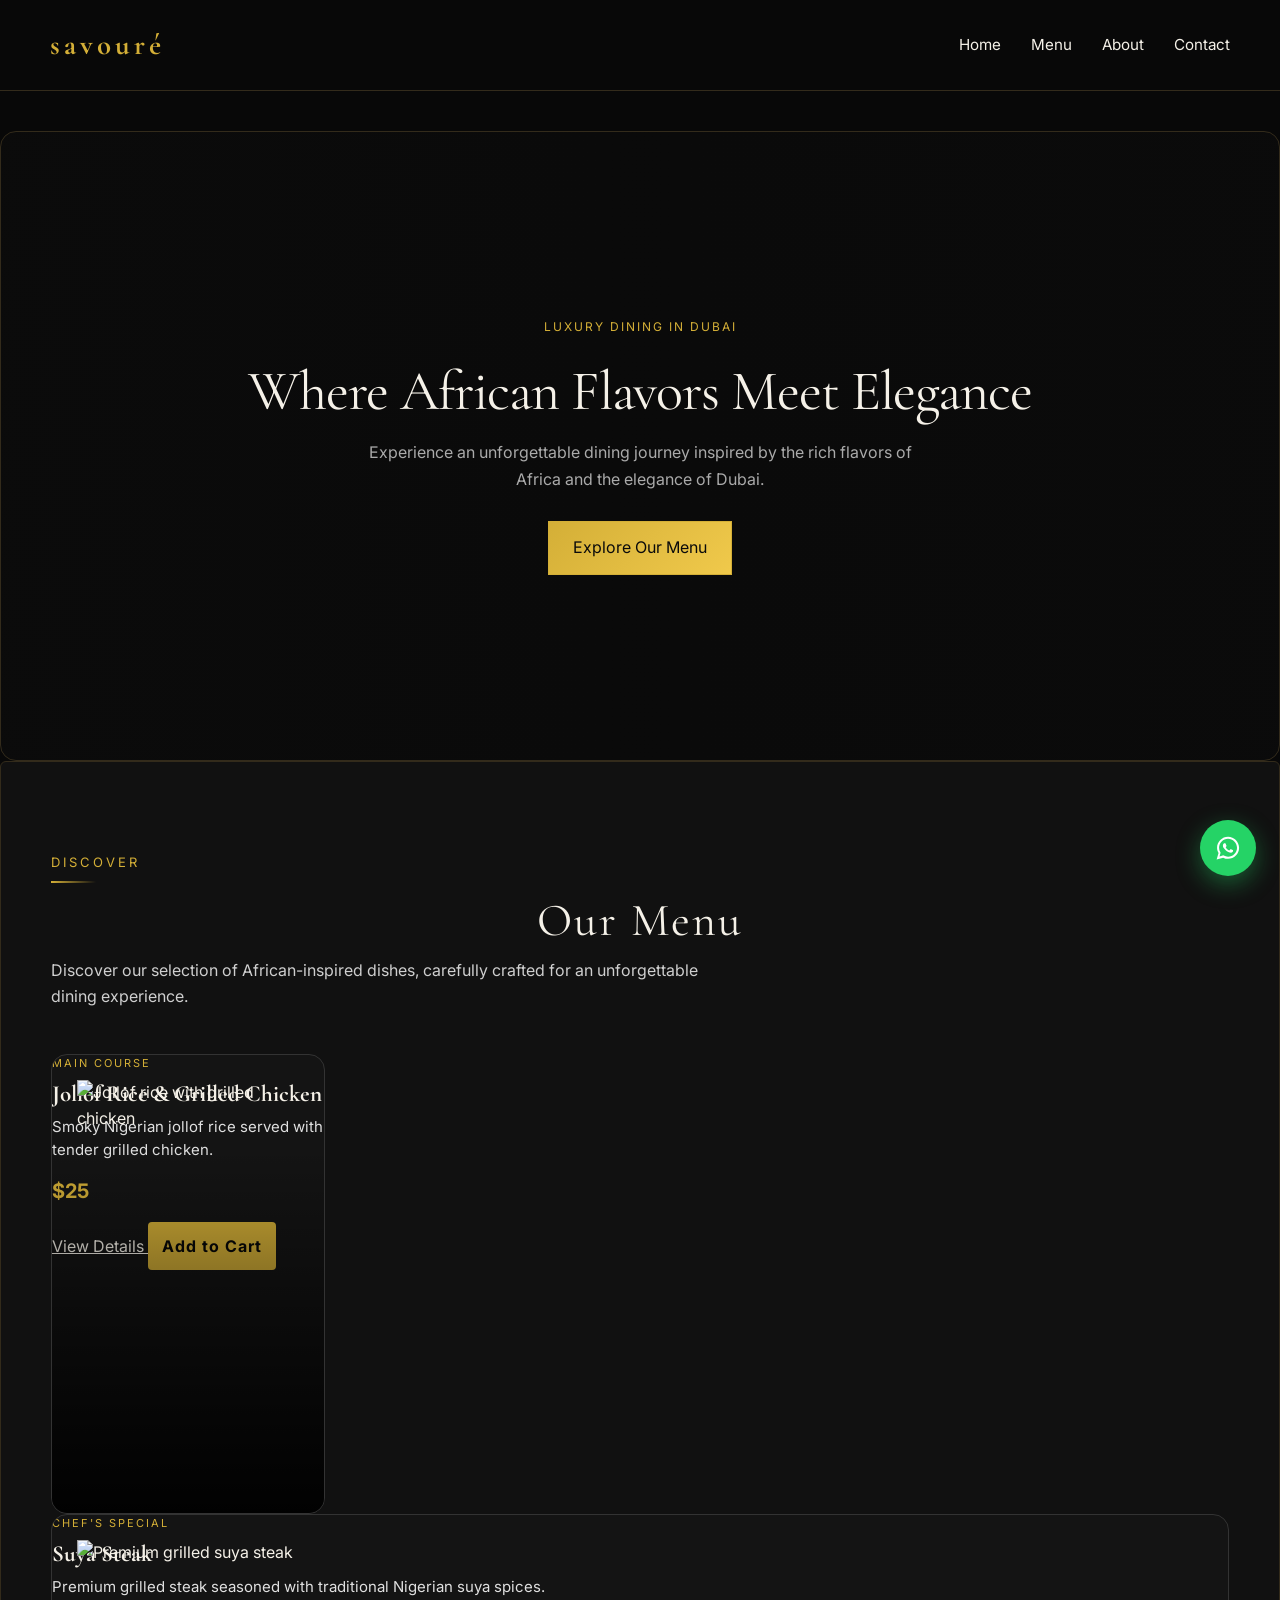
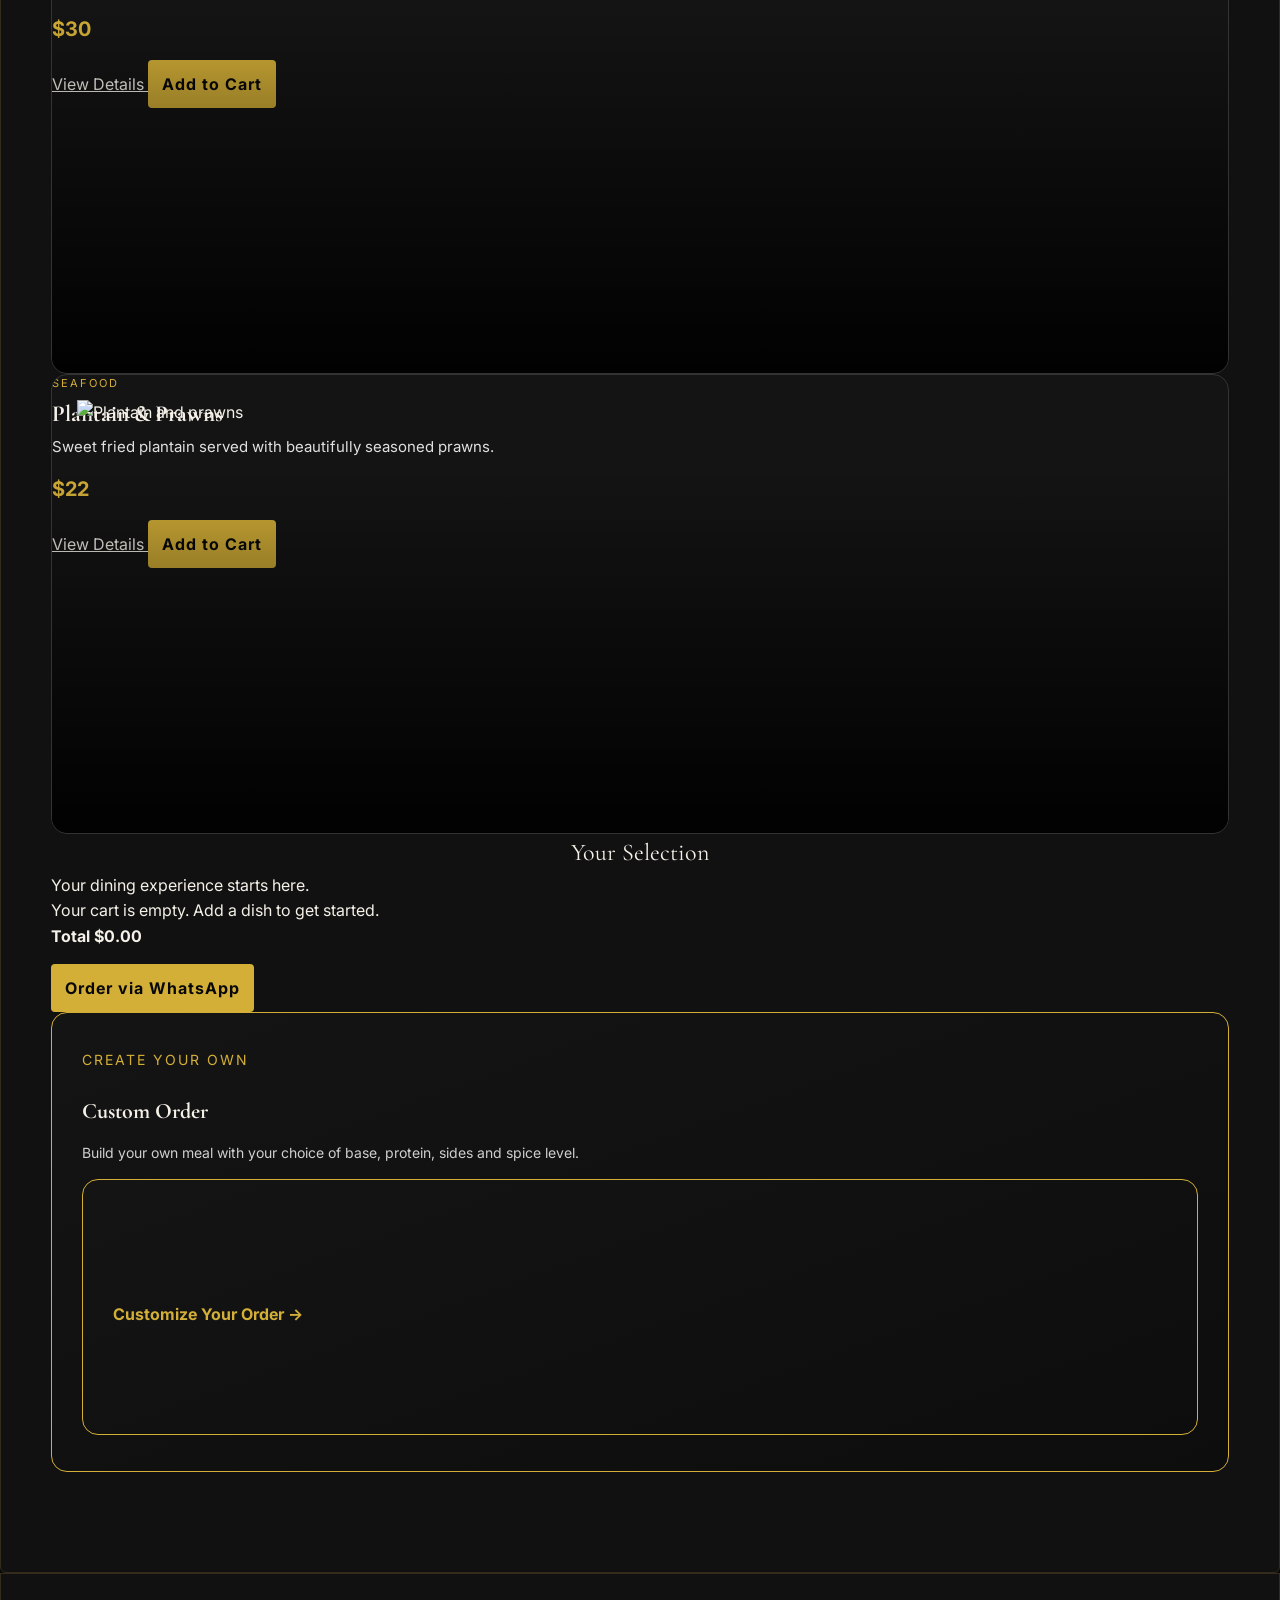
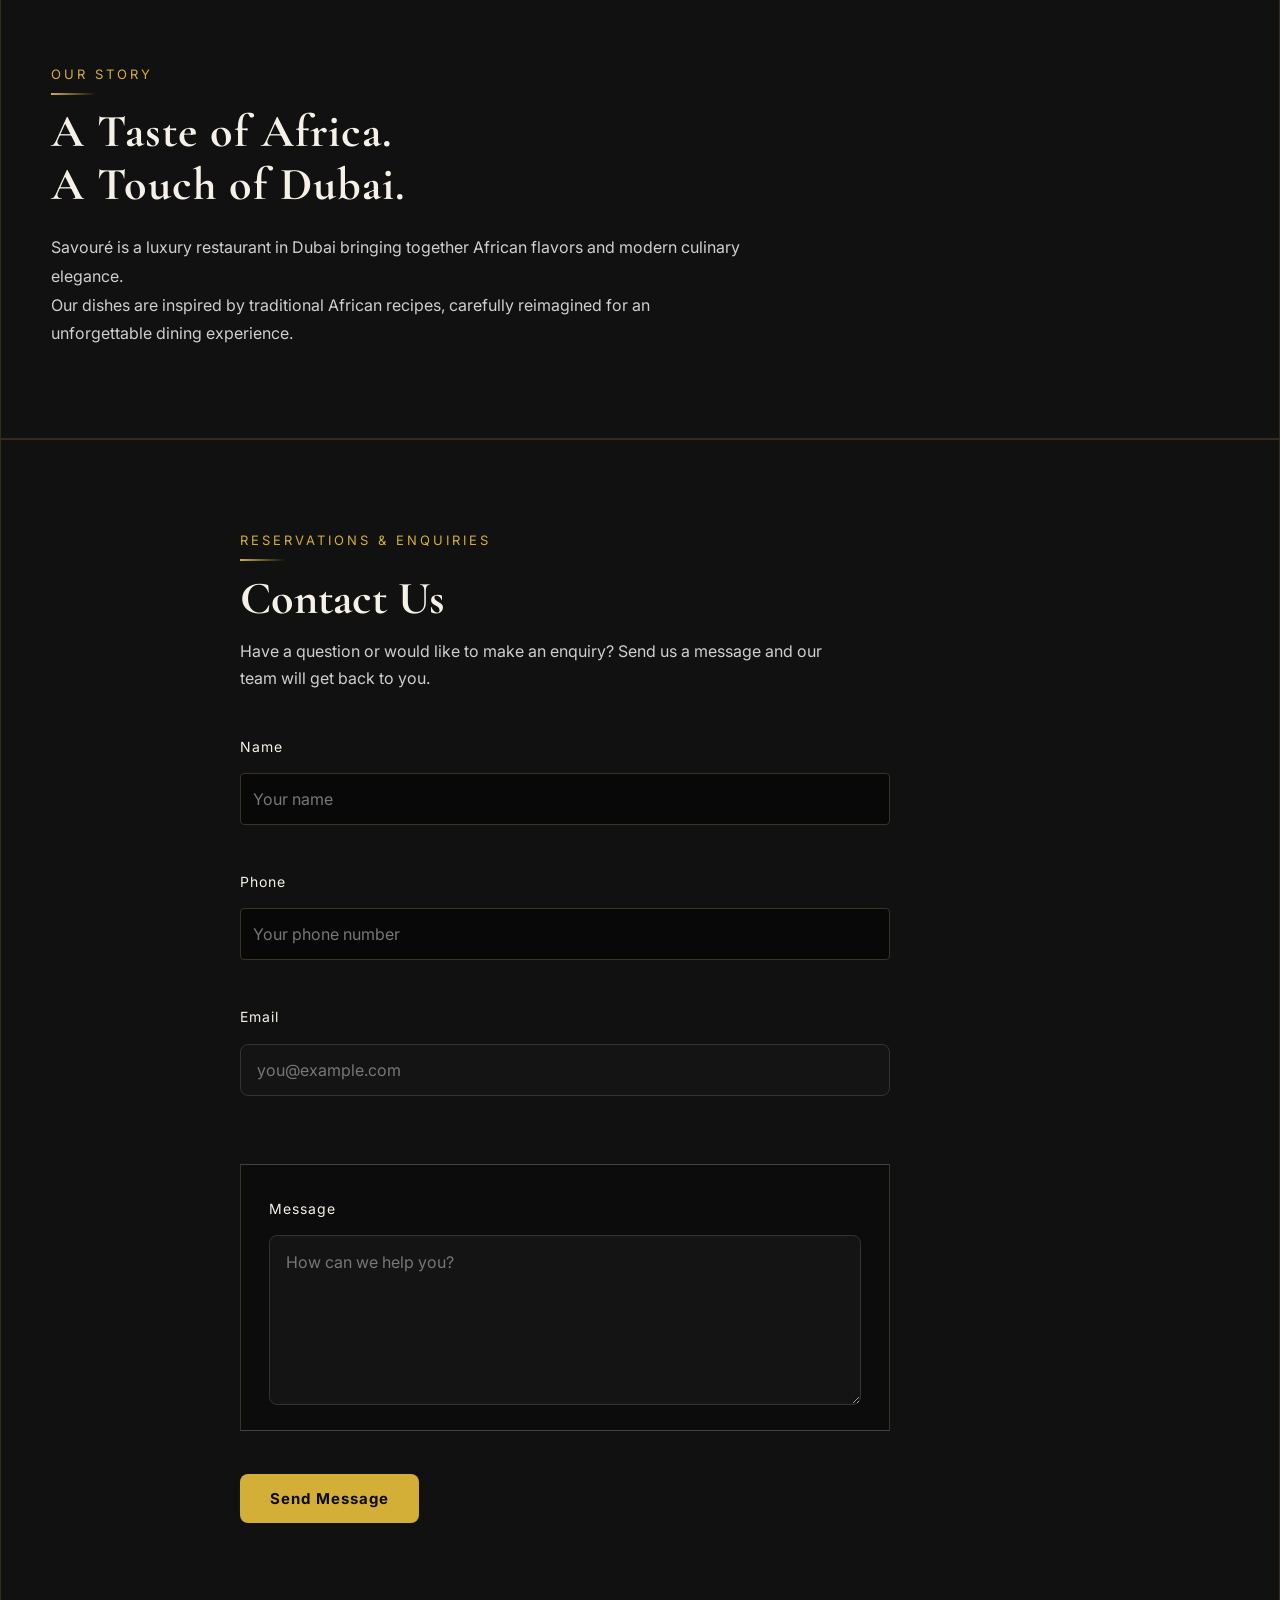
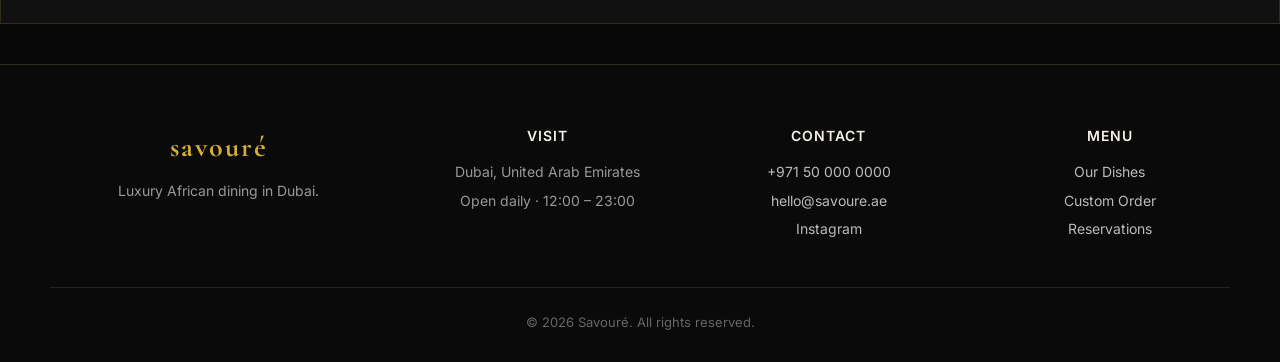
==== commit d0bfdb32: "Update index.html" ====
--- a/index.html
+++ b/index.html
@@ -233,6 +233,49 @@
 
 
 
+
+
+
+<!-- SAVOURÉ SHOPPING CART -->
+
+<div class="savoure-cart">
+
+  <h2>Your Selection</h2>
+
+  <p class="cart-intro">
+    Your dining experience starts here.
+  </p>
+
+  <div id="savoure-cart-items">
+    <p>Your cart is empty. Add a dish to get started.</p>
+  </div>
+
+  <div class="cart-total-row">
+    <strong>Total</strong>
+    <strong id="savoure-cart-total">$0.00</strong>
+  </div>
+
+  <button
+    type="button"
+    id="savoure-checkout"
+    class="add-to-cart-btn"
+    onclick="checkoutSavoureCart()"
+  >
+    Order via WhatsApp
+  </button>
+
+</div>
+
+
+
+
+
+
+
+
+
+
+      
 
        
 <section class="custom-order-card">
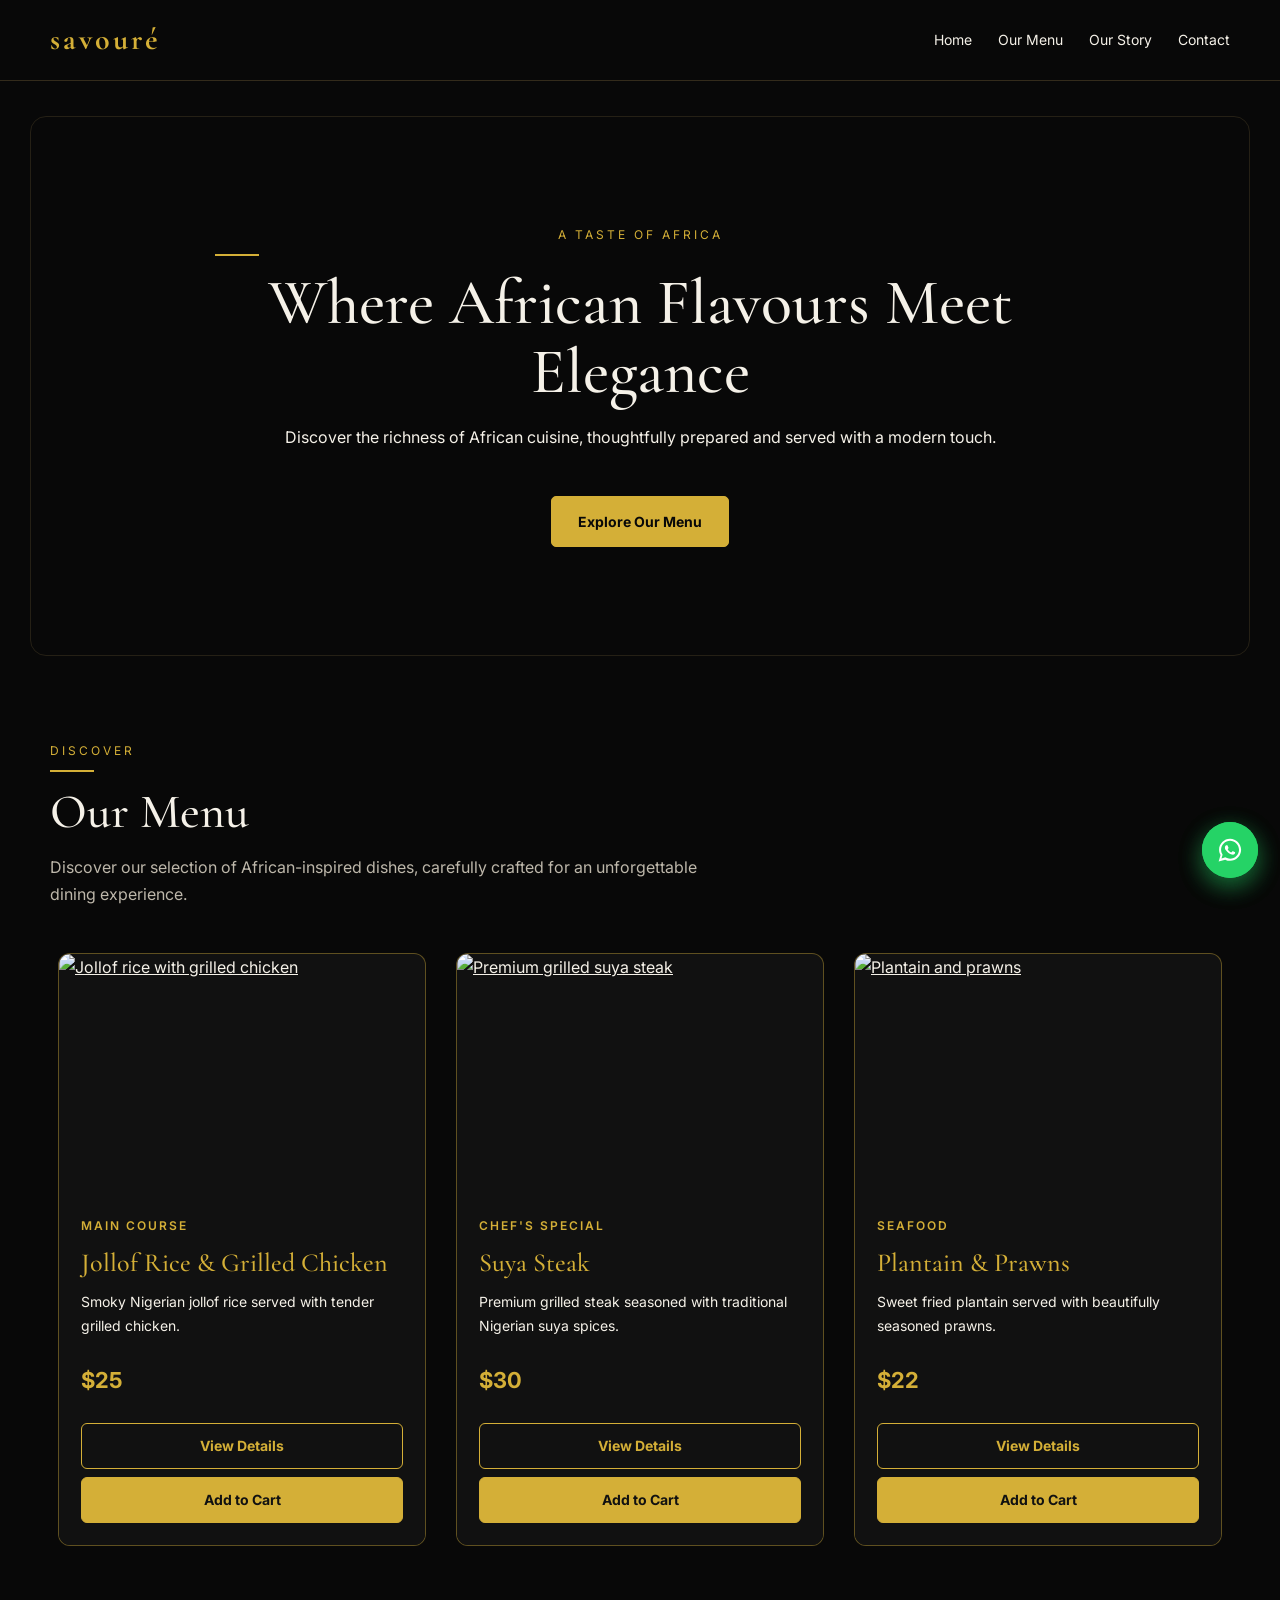
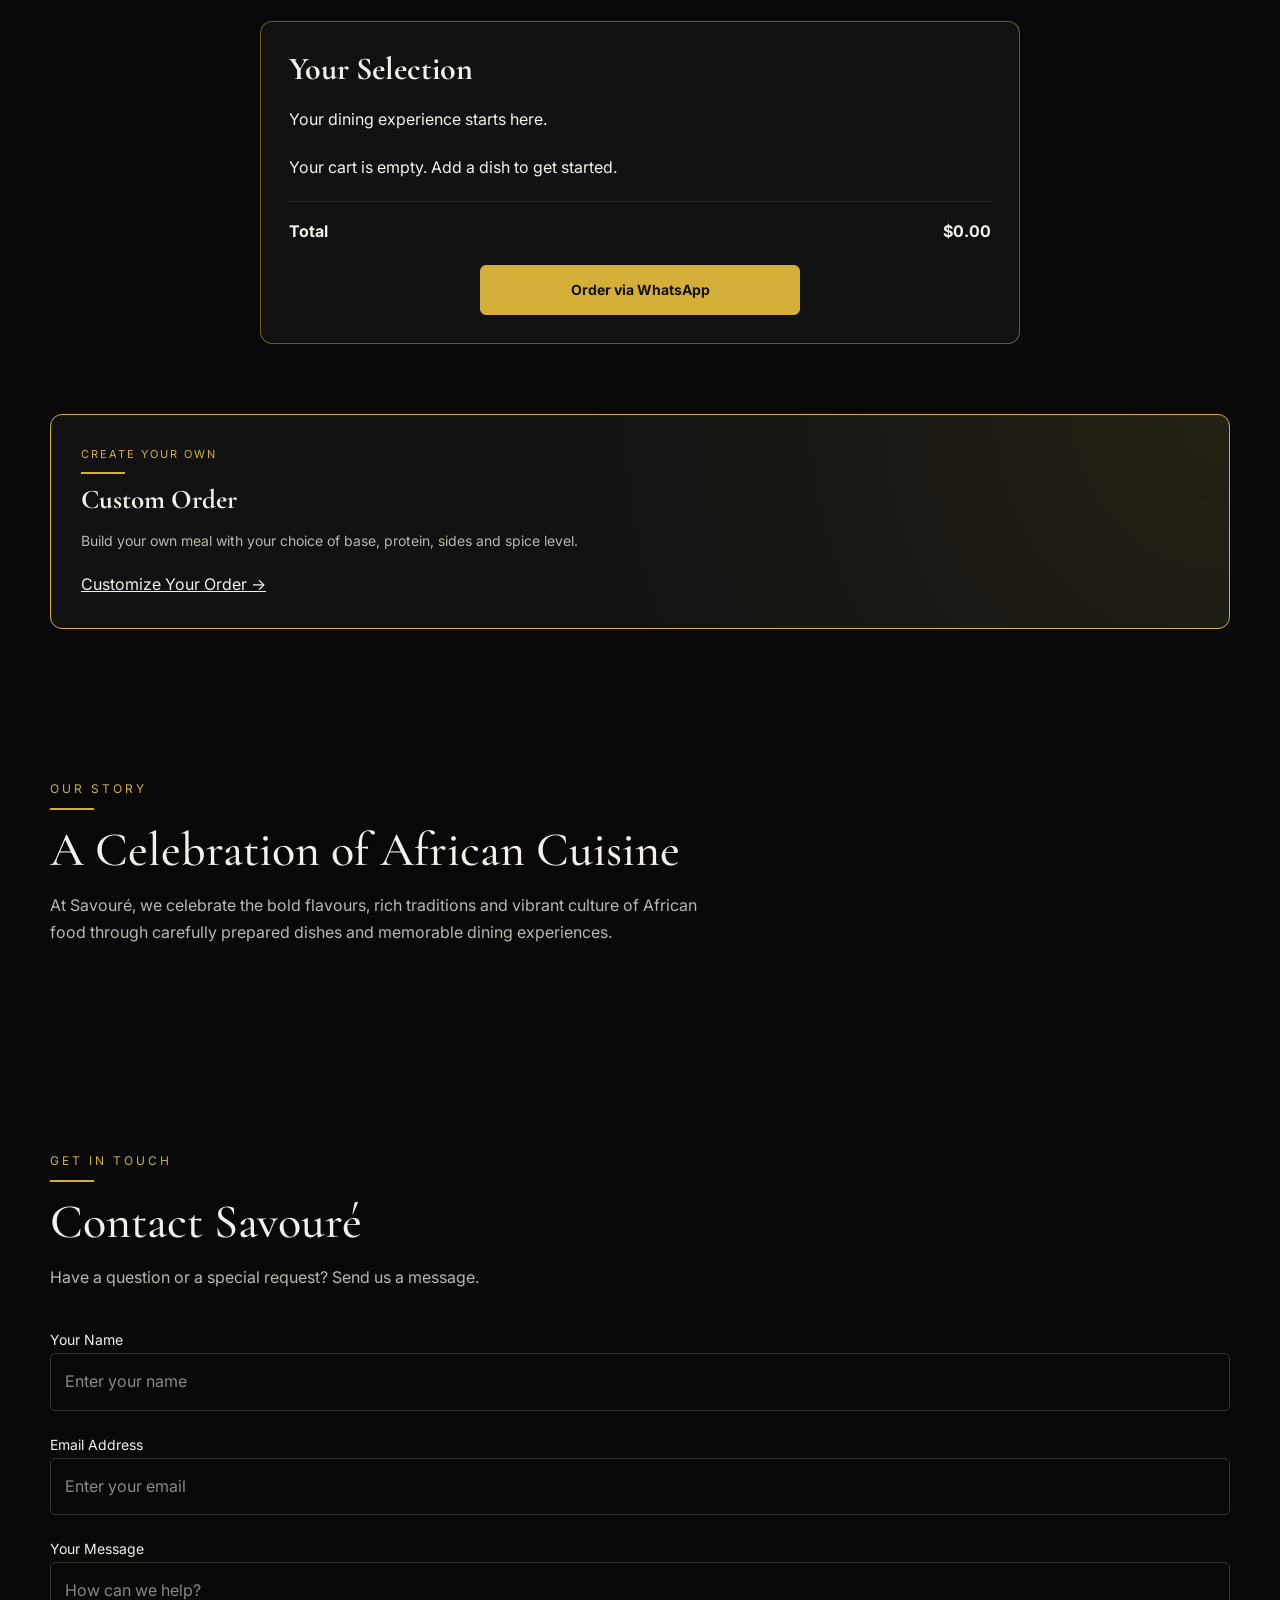
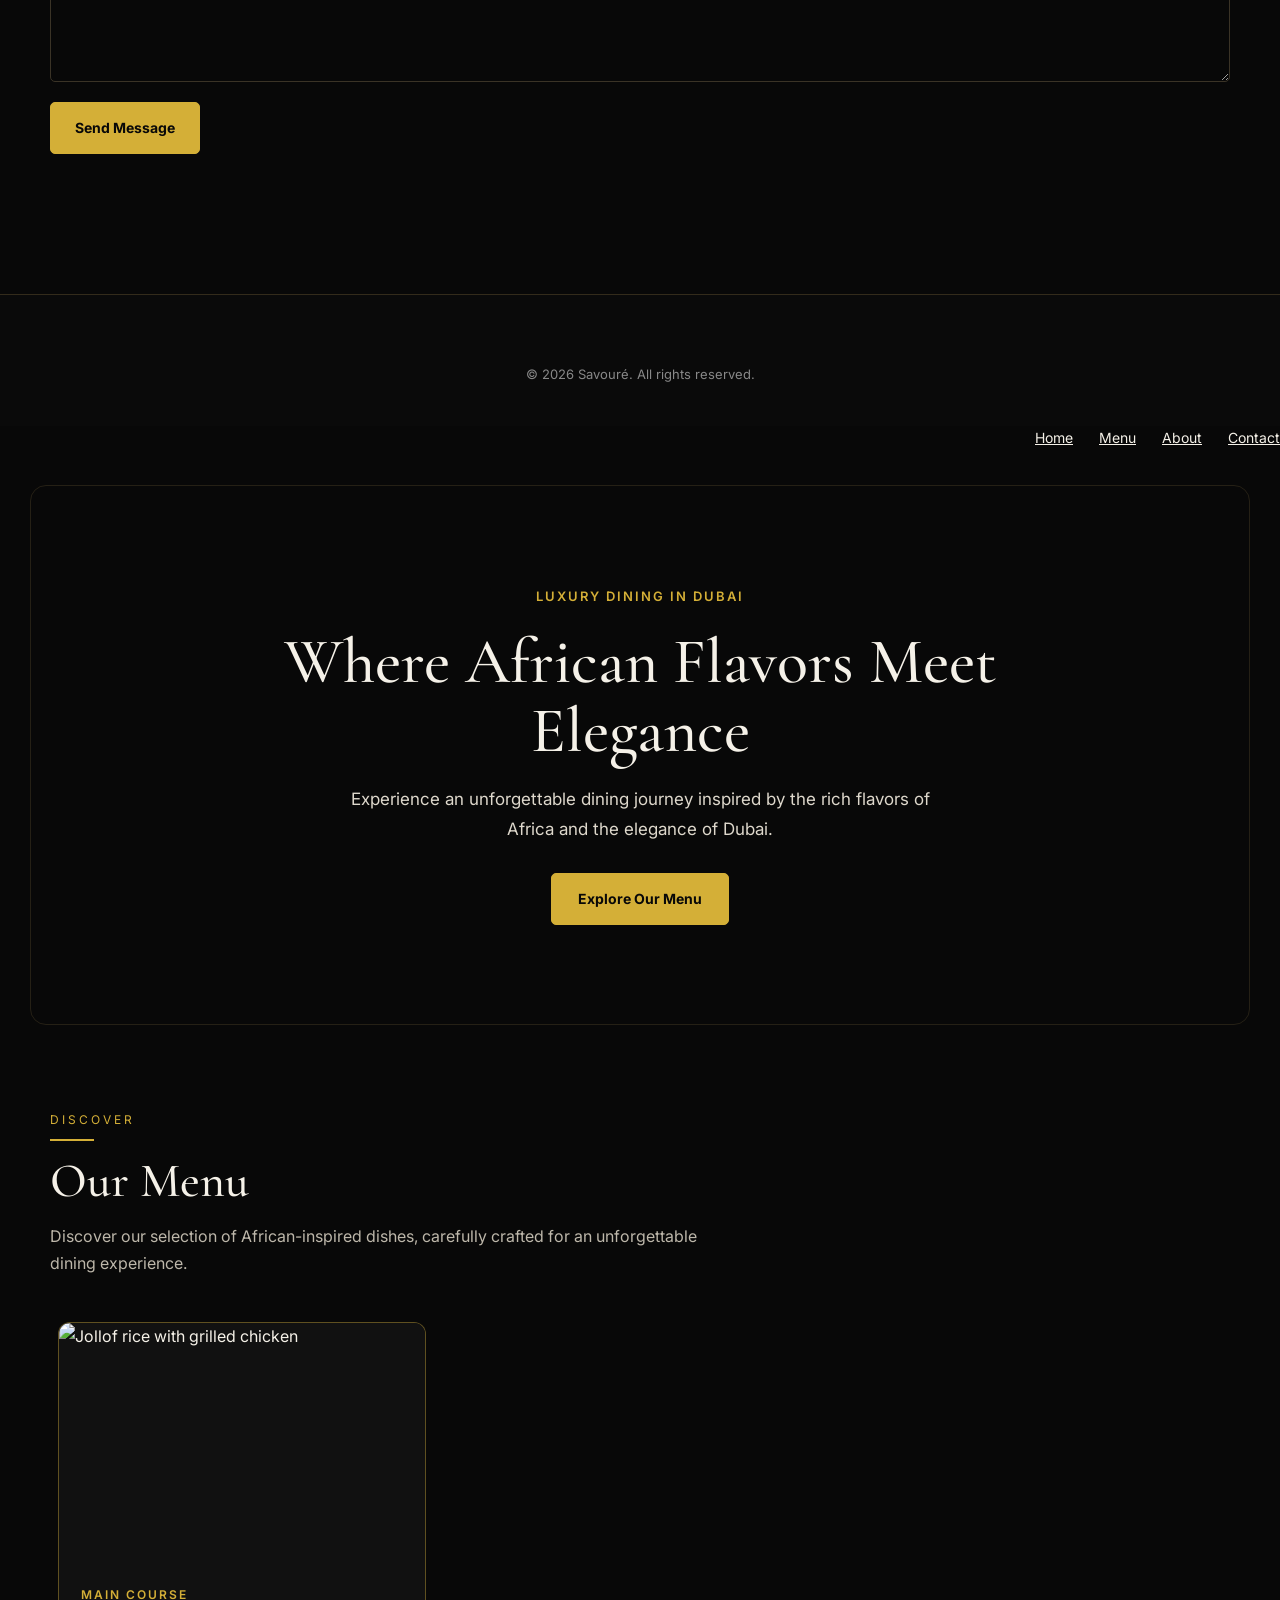
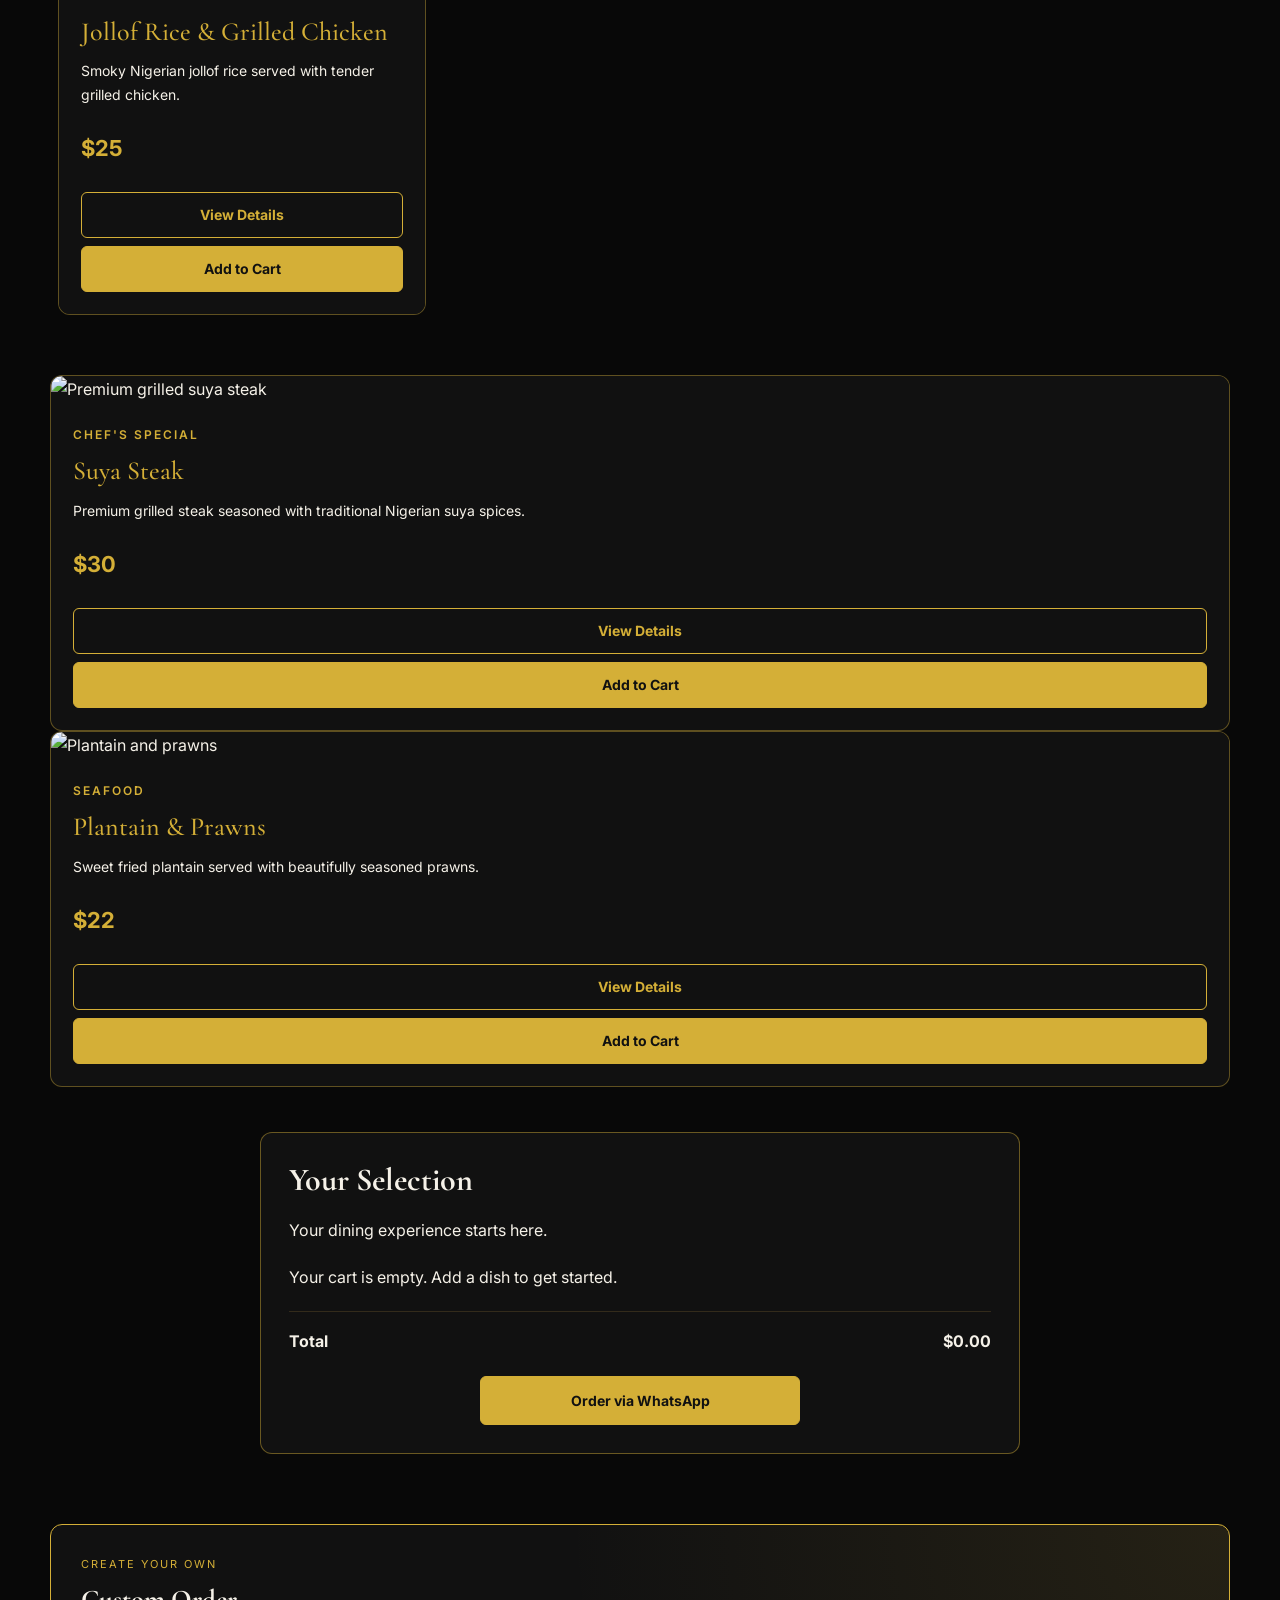
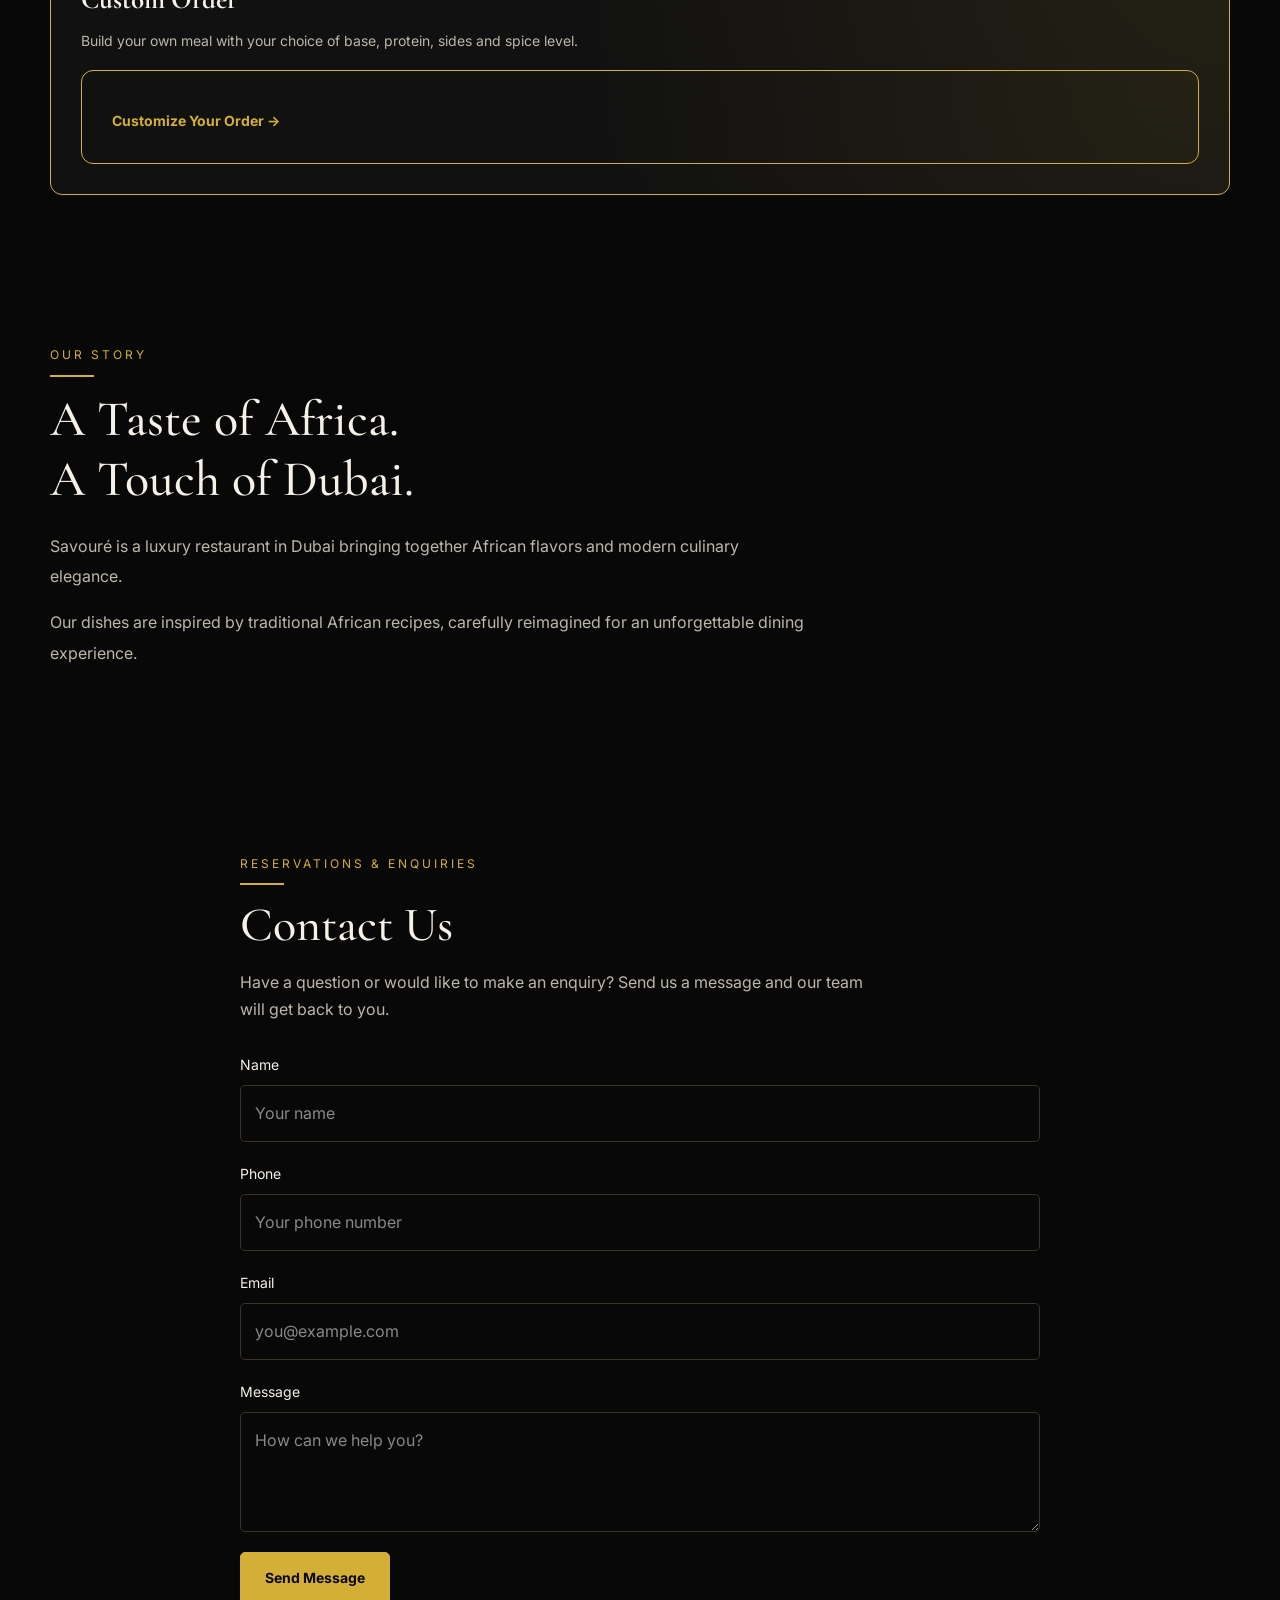
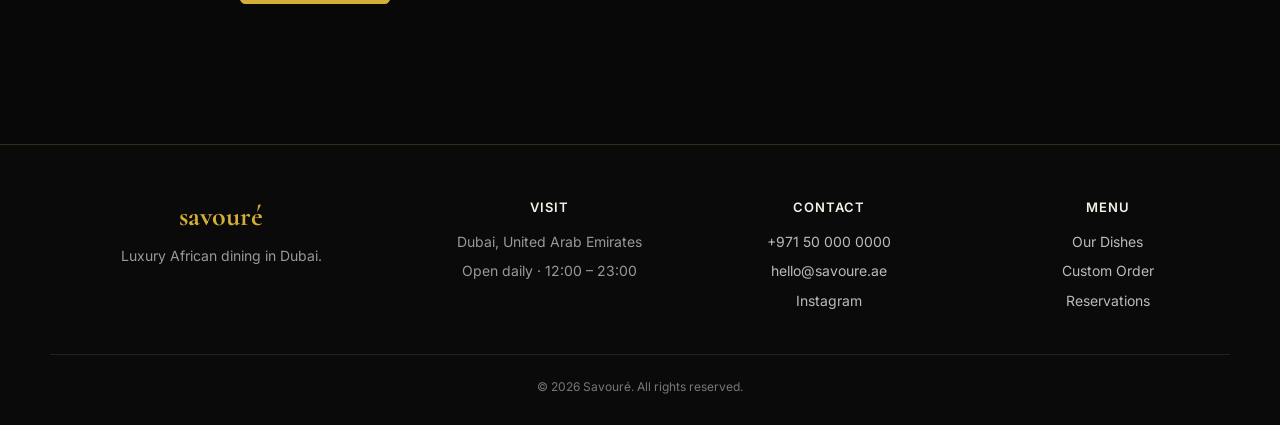
==== commit 2fd54c8c: "Update index.html" ====
--- a/index.html
+++ b/index.html
@@ -1,38 +1,536 @@
 <!DOCTYPE html>
+<html lang="en">
 <head>
   <meta charset="UTF-8">
   <meta name="viewport" content="width=device-width, initial-scale=1.0">
 
   <title>Savouré | Luxury African Dining in Dubai</title>
-  <meta name="description" content="Savouré is a luxury restaurant in Dubai bringing African flavors and modern culinary elegance. Order jollof, suya, plantain & prawns, or build a custom meal.">
-
-  <!-- Open Graph (looks good when shared) -->
-  <meta property="og:title" content="Savouré | Luxury Dining in Dubai">
-  <meta property="og:description" content="Where African flavors meet elegance. Explore our menu and order online.">
+
+  <meta name="description" content="Discover luxury African dining at Savouré in Dubai. Explore Nigerian jollof rice, suya steak, plantain and prawns, and create your own meal.">
+
+  <meta property="og:title" content="Savouré | Luxury African Dining">
+  <meta property="og:description" content="Where African flavours meet elegance. Explore our menu and order online.">
   <meta property="og:type" content="website">
   <meta property="og:url" content="https://eddysparkle.github.io/savoure-restaurant/">
   <meta property="og:image" content="https://images.pexels.com/photos/9143471/pexels-photo-9143471.jpeg">
 
-  <!-- Fonts -->
   <link rel="preconnect" href="https://fonts.googleapis.com">
   <link rel="preconnect" href="https://fonts.gstatic.com" crossorigin>
-  <link href="https://fonts.googleapis.com/css2?family=Cormorant+Garamond:wght@400;600;700&family=Inter:wght@400;500;600&display=swap" rel="stylesheet">
-
-  <!-- Favicon (simple emoji-style until you add a real icon file) -->
+
+  <link href="https://fonts.googleapis.com/css2?family=Cormorant+Garamond:wght@400;600;700&family=Inter:wght@400;500;600;700&display=swap" rel="stylesheet">
+
   <link rel="icon" href="data:image/svg+xml,<svg xmlns='http://www.w3.org/2000/svg' viewBox='0 0 100 100'><text y='.9em' font-size='90'>🍽️</text></svg>">
 
   <link rel="stylesheet" href="./style.css">
+
+  <!-- Consistent menu card and image sizing -->
+  <style>
+    #menu .menu-grid {
+      display: grid;
+      grid-template-columns: repeat(3, minmax(0, 1fr));
+      gap: 28px;
+      align-items: stretch;
+      width: 100%;
+      max-width: 1200px;
+      margin: 30px auto;
+      padding: 0 16px 30px;
+      box-sizing: border-box;
+    }
+
+    #menu .menu-card {
+      display: flex;
+      flex-direction: column;
+      min-width: 0;
+      height: 100%;
+      overflow: hidden;
+      margin: 0;
+      padding: 0;
+      background: #111;
+      color: #f5f1e8;
+      border: 1px solid rgba(212, 175, 55, 0.4);
+      border-radius: 12px;
+      box-sizing: border-box;
+    }
+
+    #menu .menu-image-link {
+      display: block;
+      flex: 0 0 240px;
+      width: 100%;
+      height: 240px;
+      overflow: hidden;
+      cursor: pointer;
+    }
+
+    #menu .menu-image-link img {
+      display: block;
+      width: 100%;
+      height: 100%;
+      object-fit: cover;
+      object-position: center;
+      transition: transform 0.3s ease;
+    }
+
+    #menu .menu-image-link:hover img {
+      transform: scale(1.04);
+    }
+
+    #menu .menu-overlay {
+      display: flex;
+      position: static;
+      flex: 1;
+      width: 100%;
+      background: #111;
+    }
+
+    #menu .menu-content {
+      display: flex;
+      flex-direction: column;
+      align-items: stretch;
+      width: 100%;
+      padding: 22px;
+      box-sizing: border-box;
+    }
+
+    #menu .menu-category {
+      color: #d4af37;
+      font-size: 12px;
+      letter-spacing: 2px;
+      text-transform: uppercase;
+      margin-bottom: 10px;
+    }
+
+    #menu .menu-content h3 {
+      color: #d4af37;
+      font-family: "Cormorant Garamond", serif;
+      font-size: 26px;
+      margin: 0 0 12px;
+    }
+
+    #menu .menu-content > p {
+      color: #f5f1e8;
+      line-height: 1.7;
+      margin: 0 0 16px;
+    }
+
+    #menu .menu-price {
+      display: block;
+      color: #d4af37;
+      font-size: 22px;
+      font-weight: 700;
+      margin: 0 0 16px;
+    }
+
+    #menu .view-details,
+    #menu .add-to-cart-btn {
+      display: flex;
+      align-items: center;
+      justify-content: center;
+      width: 100%;
+      min-height: 46px;
+      padding: 12px 16px;
+      margin-top: 10px;
+      box-sizing: border-box;
+      border-radius: 6px;
+      font-family: "Inter", sans-serif;
+      font-size: 14px;
+      font-weight: 700;
+      text-align: center;
+      text-decoration: none;
+      cursor: pointer;
+    }
+
+    #menu .view-details {
+      background: transparent;
+      color: #d4af37;
+      border: 1px solid #d4af37;
+    }
+
+    #menu .add-to-cart-btn {
+      background: #d4af37;
+      color: #111;
+      border: 1px solid #d4af37;
+    }
+
+    #menu .view-details:hover {
+      background: #d4af37;
+      color: #111;
+    }
+
+    #menu .add-to-cart-btn:hover {
+      background: #f0d36e;
+      border-color: #f0d36e;
+    }
+
+    @media (max-width: 900px) {
+      #menu .menu-grid {
+        grid-template-columns: repeat(2, minmax(0, 1fr));
+        gap: 24px;
+      }
+    }
+
+    @media (max-width: 600px) {
+      #menu .menu-grid {
+        grid-template-columns: minmax(0, 1fr);
+        gap: 26px;
+        padding: 0 12px 25px;
+      }
+
+      #menu .menu-image-link {
+        flex-basis: 230px;
+        height: 230px;
+      }
+
+      #menu .menu-content {
+        padding: 20px;
+      }
+    }
+  </style>
 </head>
 
 <body>
 
-  <!-- ================= HEADER ================= -->
-
-  <header>
-
-    <a href="index.html" class="logo-link">
-  <h1>savouré</h1>
-</a>
+  <!-- HEADER -->
+  <header class="site-header">
+    <a href="index.html" aria-label="Savouré homepage">
+      <h1>savouré</h1>
+    </a>
+
+    <button
+      type="button"
+      id="menu-toggle"
+      aria-label="Toggle navigation"
+      aria-expanded="false"
+      aria-controls="nav-menu"
+    >
+      ☰
+    </button>
+
+    <nav id="nav-menu" aria-label="Main navigation">
+      <a href="#home">Home</a>
+      <a href="#menu">Our Menu</a>
+      <a href="#about">Our Story</a>
+      <a href="#contact">Contact</a>
+    </nav>
+  </header>
+
+  <main>
+
+    <!-- HERO -->
+    <section id="home">
+      <div class="hero-content">
+        <p class="section-label">A Taste of Africa</p>
+
+        <h2>Where African Flavours Meet Elegance</h2>
+
+        <p>
+          Discover the richness of African cuisine, thoughtfully prepared
+          and served with a modern touch.
+        </p>
+
+        <a href="#menu" class="hero-button">Explore Our Menu</a>
+      </div>
+    </section>
+
+    <!-- MENU -->
+    <section id="menu">
+
+      <div class="section-heading">
+        <p class="section-label">Discover</p>
+
+        <h2>Our Menu</h2>
+
+        <p>
+          Discover our selection of African-inspired dishes,
+          carefully crafted for an unforgettable dining experience.
+        </p>
+      </div>
+
+      <div class="menu-grid">
+
+        <!-- CARD 1: JOLLOF RICE -->
+        <article class="menu-card">
+
+          <a href="jollof-rice.html"
+             class="menu-image-link"
+             aria-label="View Jollof Rice and Grilled Chicken">
+
+            <img
+              src="https://images.unsplash.com/photo-1603133872878-684f208fb84b?auto=format&fit=crop&w=900&q=80"
+              alt="Jollof rice with grilled chicken"
+              loading="lazy"
+            >
+          </a>
+
+          <div class="menu-overlay">
+            <div class="menu-content">
+
+              <span class="menu-category">Main Course</span>
+
+              <h3>Jollof Rice &amp; Grilled Chicken</h3>
+
+              <p>
+                Smoky Nigerian jollof rice served with
+                tender grilled chicken.
+              </p>
+
+              <span class="menu-price">$25</span>
+
+              <a href="jollof-rice.html" class="view-details">
+                View Details
+              </a>
+
+              <button
+                type="button"
+                class="add-to-cart-btn"
+                onclick="addToSavoureCart('Jollof Rice & Grilled Chicken', 25)"
+              >
+                Add to Cart
+              </button>
+
+            </div>
+          </div>
+        </article>
+
+        <!-- CARD 2: SUYA STEAK -->
+        <article class="menu-card">
+
+          <a href="suya-steak.html"
+             class="menu-image-link"
+             aria-label="View Suya Steak">
+
+            <img
+              src="https://images.unsplash.com/photo-1544025162-d76694265947?auto=format&fit=crop&w=900&q=80"
+              alt="Premium grilled suya steak"
+              loading="lazy"
+            >
+          </a>
+
+          <div class="menu-overlay">
+            <div class="menu-content">
+
+              <span class="menu-category">Chef's Special</span>
+
+              <h3>Suya Steak</h3>
+
+              <p>
+                Premium grilled steak seasoned with
+                traditional Nigerian suya spices.
+              </p>
+
+              <span class="menu-price">$30</span>
+
+              <a href="suya-steak.html" class="view-details">
+                View Details
+              </a>
+
+              <button
+                type="button"
+                class="add-to-cart-btn"
+                onclick="addToSavoureCart('Suya Steak', 30)"
+              >
+                Add to Cart
+              </button>
+
+            </div>
+          </div>
+        </article>
+
+        <!-- CARD 3: PLANTAIN AND PRAWNS -->
+        <article class="menu-card">
+
+          <a href="plantain-prawns.html"
+             class="menu-image-link"
+             aria-label="View Plantain and Prawns">
+
+            <img
+              src="https://images.pexels.com/photos/32425692/pexels-photo-32425692.jpeg"
+              alt="Plantain and prawns"
+              loading="lazy"
+            >
+          </a>
+
+          <div class="menu-overlay">
+            <div class="menu-content">
+
+              <span class="menu-category">Seafood</span>
+
+              <h3>Plantain &amp; Prawns</h3>
+
+              <p>
+                Sweet fried plantain served with
+                beautifully seasoned prawns.
+              </p>
+
+              <span class="menu-price">$22</span>
+
+              <a href="plantain-prawns.html" class="view-details">
+                View Details
+              </a>
+
+              <button
+                type="button"
+                class="add-to-cart-btn"
+                onclick="addToSavoureCart('Plantain & Prawns', 22)"
+              >
+                Add to Cart
+              </button>
+
+            </div>
+          </div>
+        </article>
+
+      </div>
+
+      <!-- SHOPPING CART -->
+      <div class="savoure-cart">
+
+        <h2>Your Selection</h2>
+
+        <p class="cart-intro">
+          Your dining experience starts here.
+        </p>
+
+        <div id="savoure-cart-items">
+          <p>Your cart is empty. Add a dish to get started.</p>
+        </div>
+
+        <div class="cart-total-row">
+          <strong>Total</strong>
+          <strong id="savoure-cart-total">$0.00</strong>
+        </div>
+
+        <button
+          type="button"
+          id="savoure-checkout"
+          class="add-to-cart-btn"
+          onclick="checkoutSavoureCart()"
+        >
+          Order via WhatsApp
+        </button>
+
+      </div>
+
+      <!-- CUSTOM ORDER -->
+      <section class="custom-order-section">
+
+        <div class="custom-order-card">
+          <p class="section-label">Create Your Own</p>
+
+          <h3>Custom Order</h3>
+
+          <p>
+            Build your own meal with your choice of base,
+            protein, sides and spice level.
+          </p>
+
+          <a href="custom-order.html" class="custom-order-link">
+            Customize Your Order →
+          </a>
+        </div>
+
+      </section>
+
+    </section>
+
+    <!-- ABOUT -->
+    <section id="about">
+      <div class="section-heading">
+        <p class="section-label">Our Story</p>
+
+        <h2>A Celebration of African Cuisine</h2>
+
+        <p>
+          At Savouré, we celebrate the bold flavours, rich traditions
+          and vibrant culture of African food through carefully
+          prepared dishes and memorable dining experiences.
+        </p>
+      </div>
+    </section>
+
+    <!-- CONTACT -->
+    <section id="contact">
+      <div class="section-heading">
+        <p class="section-label">Get in Touch</p>
+
+        <h2>Contact Savouré</h2>
+
+        <p>
+          Have a question or a special request?
+          Send us a message.
+        </p>
+      </div>
+
+      <form
+        id="contact-form"
+        action="https://formspree.io/f/xvzqappg"
+        method="POST"
+      >
+        <div>
+          <label for="contact-name">Your Name</label>
+          <input
+            type="text"
+            id="contact-name"
+            name="name"
+            placeholder="Enter your name"
+            required
+          >
+        </div>
+
+        <div>
+          <label for="contact-email">Email Address</label>
+          <input
+            type="email"
+            id="contact-email"
+            name="email"
+            placeholder="Enter your email"
+            required
+          >
+        </div>
+
+        <div>
+          <label for="contact-message">Your Message</label>
+          <textarea
+            id="contact-message"
+            name="message"
+            placeholder="How can we help?"
+            required
+          ></textarea>
+        </div>
+
+        <button type="submit">Send Message</button>
+      </form>
+    </section>
+
+  </main>
+
+  <!-- WHATSAPP BUTTON -->
+  <a
+    href="https://wa.me/9022812745?text=Hi%20Savour%C3%A9%2C%20I%27d%20like%20to%20place%20an%20order"
+    class="whatsapp-float"
+    target="_blank"
+    rel="noopener noreferrer"
+    aria-label="Chat with Savouré on WhatsApp"
+  >
+    <svg
+      viewBox="0 0 32 32"
+      width="28"
+      height="28"
+      fill="currentColor"
+      aria-hidden="true"
+    >
+      <path d="M16.1 3C9.2 3 3.5 8.7 3.5 15.6c0 2.2.6 4.3 1.7 6.1L3 29l7.5-2c1.7.9 3.6 1.4 5.6 1.4 6.9 0 12.6-5.7 12.6-12.6S23 3 16.1 3zm0 22.9c-1.8 0-3.5-.5-5-1.3l-.4-.2-4.4 1.2 1.2-4.3-.2-.4c-1-1.6-1.5-3.4-1.5-5.3 0-5.6 4.6-10.2 10.2-10.2S26.3 10 26.3 15.6 21.7 25.9 16.1 25.9zm5.6-7.6c-.3-.2-1.8-.9-2.1-1-.3-.1-.5-.2-.7.2-.2.3-.8 1-.9 1.1-.2.2-.3.2-.6.1-.3-.1-1.2-.4-2.3-1.4-.8-.7-1.4-1.6-1.6-1.9-.2-.3 0-.4.1-.6.1-.1.3-.3.4-.5.1-.2.2-.3.3-.5 0-.2 0-.4 0-.5 0-.2-.7-1.7-1-2.3-.2-.6-.5-.5-.7-.5h-.6c-.2 0-.5.1-.8.4-.3.3-1 1-1 2.4s1 2.8 1.2 3c.2.2 2 3.1 4.9 4.3 1.7.7 2.4.8 3.3.7.5-.1 1.8-.7 2-1.4.2-.7.2-1.3.2-1.4 0-.1-.3-.2-.6-.4z"/>
+    </svg>
+  </a>
+
+  <!-- FOOTER -->
+  <footer class="site-footer">
+    <p>&copy; 2026 Savouré. All rights reserved.</p>
+  </footer>
+
+  <script src="./script.js"></script>
+
+</body>
+</html>
 
     <!-- Desktop + Mobile Navigation -->
     <nav id="nav-menu">
--- a/style.css
+++ b/style.css
@@ -1,6 +1,22 @@
-/* =========================
-   GLOBAL
-========================= */
+/* =====================================================
+   SAVOURÉ — COMPLETE RESPONSIVE STYLESHEET
+   Luxury African Dining | Black, Gold & Cream
+===================================================== */
+
+/* ---------- 1. RESET & GLOBAL ---------- */
+
+:root {
+  --bg: #080808;
+  --surface: #111111;
+  --surface-light: #181818;
+  --gold: #d4af37;
+  --gold-light: #f0cf55;
+  --cream: #f5f1e8;
+  --muted: #bdb7aa;
+  --border: #332b1b;
+  --radius: 12px;
+  --container: 1400px;
+}
 
 * {
   box-sizing: border-box;
@@ -8,258 +24,252 @@
 
 html {
   scroll-behavior: smooth;
+  scroll-padding-top: 90px;
 }
 
 body {
   margin: 0;
-
-  color: #f5f1e8;
-
-  font-family: Arial, sans-serif;
-  line-height: 1.6;
-
+  padding: 0;
   overflow-x: hidden;
-
-  background:
-    radial-gradient(
-      circle at 15% 20%,
-      rgba(212, 175, 55, 0.08),
-      transparent 30%
-    ),
-    radial-gradient(
-      circle at 85% 65%,
-      rgba(212, 175, 55, 0.06),
-      transparent 30%
-    ),
-    #0b0b0b;
+  background: var(--bg);
+  color: var(--cream);
+  font-family: "Inter", Arial, sans-serif;
+  font-size: 16px;
+  line-height: 1.7;
+}
+
+img {
+  display: block;
+  max-width: 100%;
 }
 
 a {
-  color: #f5f1e8;
-}
-
-/* =========================
-   HEADER
-========================= */
+  color: inherit;
+}
+
+button,
+input,
+select,
+textarea {
+  font: inherit;
+}
+
+button,
+a {
+  -webkit-tap-highlight-color: transparent;
+}
+
+button {
+  cursor: pointer;
+}
+
+h1,
+h2,
+h3,
+h4 {
+  font-family: "Cormorant Garamond", Georgia, serif;
+  line-height: 1.2;
+}
+
+p {
+  overflow-wrap: break-word;
+}
+
+[hidden] {
+  display: none !important;
+}
+
+/* ---------- 2. HEADER ---------- */
 
 header {
   position: relative;
   z-index: 1000;
-
   display: flex;
   align-items: center;
   justify-content: space-between;
-
-  width: 100%;
-  padding: 20px 50px;
+  gap: 24px;
+  width: 100%;
+  max-width: var(--container);
+  margin: 0 auto;
+  padding: 22px 50px;
+  border-bottom: 1px solid var(--border);
+  background: var(--bg);
 }
 
 header h1 {
   margin: 0;
-
-  font-size: 28px;
+  color: var(--gold);
+  font-size: 30px;
   letter-spacing: 3px;
 }
 
-/* =========================
-   NAVIGATION
-========================= */
+.logo-link {
+  color: var(--gold);
+  text-decoration: none;
+}
+
+.logo-link h1 {
+  color: inherit;
+}
+
+header a {
+  text-decoration: none;
+}
 
 #nav-menu {
   display: flex;
   align-items: center;
-  gap: 30px;
+  justify-content: flex-end;
+  flex-wrap: wrap;
+  gap: 26px;
 }
 
 #nav-menu a {
-  color: #f5f1e8;
-  text-decoration: none;
-
-  transition: color 0.3s ease;
+  color: var(--cream);
+  font-size: 14px;
+  transition: color 0.25s ease;
 }
 
 #nav-menu a:hover {
-  color: #d4af37;
-}
-
-/* =========================
-   HAMBURGER
-========================= */
+  color: var(--gold);
+}
 
 #menu-toggle {
   display: none;
-
-  padding: 0;
-
-  background: none;
-  border: none;
-
-  color: #f5f1e8;
-
-  font-size: 30px;
-  line-height: 1;
-
-  cursor: pointer;
-}
-
-/* =========================
-   HERO
-========================= */
+  padding: 5px 10px;
+  border: 1px solid var(--border);
+  border-radius: 6px;
+  background: transparent;
+  color: var(--cream);
+  font-size: 28px;
+  line-height: 1.2;
+}
+
+/* ---------- 3. HOMEPAGE HERO ---------- */
 
 #home {
   position: relative;
-
-  min-height: 65vh;
-
+  isolation: isolate;
   display: flex;
   flex-direction: column;
+  align-items: center;
   justify-content: center;
-
-  width: 100%;
-  max-width: 1100px;
-
-  padding: 70px 6% 60px;
-
+  width: calc(100% - 60px);
+  max-width: 1300px;
+  min-height: 540px;
+  margin: 35px auto 0;
+  padding: 80px 40px;
+  overflow: hidden;
+  border: 1px solid #252015;
+  border-radius: 16px;
   background:
     linear-gradient(
-      to right,
-      rgba(11, 11, 11, 0.95),
-      rgba(11, 11, 11, 0.65),
-      rgba(11, 11, 11, 0.9)
+      90deg,
+      rgba(8, 8, 8, 0.92),
+      rgba(8, 8, 8, 0.70),
+      rgba(8, 8, 8, 0.82)
     ),
-    url("https://images.pexels.com/photos/9143471/pexels-photo-9143471.jpeg");
-
-  background-size: cover;
-  background-position: center;
+    url("https://images.pexels.com/photos/9143471/pexels-photo-9143471.jpeg")
+      center / cover no-repeat;
+  text-align: center;
 }
 
 .hero-label {
-  margin: 0;
-
-  color: #d4af37;
-
+  margin: 0 0 12px;
+  color: var(--gold);
+  font-size: 12px;
+  font-weight: 600;
+  letter-spacing: 3px;
   text-transform: uppercase;
-  letter-spacing: 3px;
-
-  font-size: 13px;
 }
 
 #home h2 {
-  max-width: 780px;
-
-  margin: 14px 0 18px;
-
-  font-size: 58px;
-  line-height: 1.05;
-  letter-spacing: -1px;
+  max-width: 850px;
+  margin: 10px auto 18px;
+  color: var(--cream);
+  font-size: clamp(38px, 5vw, 68px);
+  font-weight: 500;
+  line-height: 1.08;
 }
 
 .hero-description {
   max-width: 620px;
-
-  margin: 0;
-
-  color: #cfcfcf;
-
-  line-height: 1.7;
+  margin: 0 auto;
+  color: #ded8cc;
+  font-size: 17px;
+  line-height: 1.8;
 }
 
 .hero-button {
   display: inline-block;
   width: fit-content;
-  margin-top: 22px;
-  padding: 13px 24px;
-
-  border: 1px solid #d4af37;
-
-  background: linear-gradient(
-    135deg,
-    #d4af37,
-    #f0c94b
-  );
-
-  color: #0b0b0b;
+  max-width: 100%;
+  margin: 28px auto 0;
+  padding: 13px 26px;
+  border: 1px solid var(--gold);
+  border-radius: 5px;
+  background: var(--gold);
+  color: #080808;
+  font-size: 14px;
+  font-weight: 700;
   text-decoration: none;
-
   transition:
-    filter 0.3s ease,
-    transform 0.3s ease;
+    background 0.25s ease,
+    transform 0.25s ease;
 }
 
 .hero-button:hover {
-  filter: brightness(1.08);
   transform: translateY(-2px);
-}
-
-
-@keyframes heroFadeUp {
+  background: var(--gold-light);
+}
+
+@keyframes savoureFadeUp {
   from {
     opacity: 0;
-    transform: translateY(25px);
-  }
-
+    transform: translateY(16px);
+  }
   to {
     opacity: 1;
     transform: translateY(0);
   }
 }
 
-
-.hero-label {
-  animation: heroFadeUp 0.8s ease forwards;
+.hero-label,
+#home h2,
+.hero-description,
+.hero-button {
+  animation: savoureFadeUp 0.7s ease both;
 }
 
 #home h2 {
-  animation: heroFadeUp 0.8s ease 0.15s forwards;
-  opacity: 0;
+  animation-delay: 0.1s;
 }
 
 .hero-description {
-  animation: heroFadeUp 0.8s ease 0.3s forwards;
-  opacity: 0;
+  animation-delay: 0.2s;
 }
 
 .hero-button {
-  animation: heroFadeUp 0.8s ease 0.45s forwards;
-  opacity: 0;
-}
-
-/* =========================
-   GENERAL SECTION LABEL
-========================= */
+  animation-delay: 0.3s;
+}
+
+/* ---------- 4. SECTION HEADINGS ---------- */
 
 .section-label {
-  margin: 0 0 10px;
-
-  color: #d4af37;
-
+  margin: 0 0 12px;
+  color: var(--gold);
+  font-size: 12px;
+  letter-spacing: 3px;
   text-transform: uppercase;
-  letter-spacing: 3px;
-
-  font-size: 13px;
 }
 
 .section-label::after {
+  display: block;
+  width: 44px;
+  height: 2px;
+  margin-top: 9px;
+  background: var(--gold);
   content: "";
-  display: block;
-  width: 45px;
-  height: 2px;
-  margin-top: 8px;
-  background: linear-gradient(
-    to right,
-    #d4af37,
-    transparent
-  );
-}
-
-/* =========================
-   MENU
-========================= */
-
-#menu {
-  width: 100%;
-
-  padding: 75px 50px;
 }
 
 .section-heading {
@@ -267,2425 +277,787 @@
 }
 
 .section-heading h2 {
-  margin: 0 0 10px;
-
-  font-size: 42px;
-  line-height: 1.2;
-  letter-spacing: 2px;
+  margin: 0 0 12px;
+  color: var(--cream);
+  font-size: clamp(32px, 4vw, 48px);
+  font-weight: 500;
 }
 
 .section-heading > p:last-child {
-  max-width: 650px;
-
+  max-width: 680px;
   margin: 0;
-
-  color: #cfcfcf;
-}
-
-/* =========================
-   MENU GRID
-========================= */
+  color: var(--muted);
+}
+
+/* ---------- 5. MENU SECTION ---------- */
+
+#menu {
+  width: 100%;
+  max-width: var(--container);
+  margin: 0 auto;
+  padding: 85px 50px 65px;
+}
 
 .menu-grid {
   display: grid;
-
-  width: 100%;
-
-  grid-template-columns:
-    repeat(3, minmax(0, 1fr));
-
-  gap: 22px;
-}
-
-/* =========================
-   MENU CARD
-========================= */
-
-.menu-card {
+  grid-template-columns: repeat(4, minmax(0, 1fr));
+  align-items: stretch;
+  gap: 24px;
+  width: 100%;
+}
+
+/*
+  IMPORTANT:
+  Each menu card uses a vertical layout.
+  The image occupies its own area.
+  The overlay and text sit BELOW the image.
+*/
+
+.menu-grid .menu-card {
   position: relative;
-
-  width: 100%;
-  height: 420px;
-
+  display: flex;
+  flex-direction: column;
+  align-self: stretch;
+  width: 100%;
+  min-width: 0;
+  height: auto;
+  min-height: 100%;
+  padding: 0;
   overflow: hidden;
-
+  border: 1px solid var(--border);
+  border-radius: var(--radius);
+  background: var(--surface);
+  color: var(--cream);
+  text-align: left;
+  text-decoration: none;
+  cursor: default;
+  transition:
+    border-color 0.3s ease,
+    box-shadow 0.3s ease,
+    transform 0.3s ease;
+}
+
+.menu-grid .menu-card > img {
+  position: relative;
+  display: block;
+  flex: 0 0 auto;
+  width: 100%;
+  height: 230px;
+  min-height: 0;
+  max-height: 230px;
+  margin: 0;
+  object-fit: cover;
+  object-position: center;
+  transition: transform 0.4s ease;
+}
+
+.menu-grid .menu-card .menu-overlay {
+  position: relative;
+  inset: auto;
+  display: flex;
+  flex: 1 1 auto;
+  align-items: stretch;
+  width: 100%;
+  height: auto;
+  min-height: 0;
   padding: 0;
-
-  border: 1px solid #333;
-  border-radius: 14px;
-
-  background-color: #141414;
-
-  cursor: pointer;
-}
-
-/* =========================
-   CARD IMAGE
-========================= */
-
-.menu-card img {
-  display: block;
-
-  width: 100%;
-  height: 100%;
-
-  object-fit: cover;
-
-  transition: transform 0.6s ease;
-}
-
-/* =========================
-   CARD OVERLAY
-========================= */
-
-.menu-overlay {
-  position: absolute;
-
-  inset: 0;
-
+  background: var(--surface);
+}
+
+.menu-grid .menu-card .menu-content {
+  position: relative;
+  inset: auto;
   display: flex;
-  align-items: flex-end;
-
-  padding: 25px;
-
-  background:
-    linear-gradient(
-      to bottom,
-      transparent 20%,
-      rgba(0, 0, 0, 0.25) 40%,
-      rgba(0, 0, 0, 0.95) 100%
-    );
-}
-
-/* =========================
-   CARD CONTENT
-========================= */
-
-.menu-content {
-  width: 100%;
+  flex-direction: column;
+  align-items: flex-start;
+  width: 100%;
+  height: auto;
+  min-width: 0;
+  padding: 22px;
 }
 
 .menu-category {
   display: block;
-
-  margin-bottom: 8px;
-
-  color: #d4af37;
-
+  margin: 0 0 9px;
+  color: var(--gold);
+  font-size: 11px;
+  font-weight: 600;
+  letter-spacing: 2px;
   text-transform: uppercase;
-  letter-spacing: 2px;
-
-  font-size: 11px;
 }
 
 .menu-content h3 {
-  margin: 0 0 8px;
-
-  font-size: 23px;
-  line-height: 1.2;
+  position: relative;
+  margin: 0 0 10px;
+  color: var(--cream);
+  font-size: 25px;
+  font-weight: 500;
+  overflow-wrap: anywhere;
 }
 
 .menu-content p {
-  margin: 0 0 14px;
-
-  color: #e0e0e0;
-
-  font-size: 15px;
-  line-height: 1.5;
+  position: relative;
+  margin: 0 0 15px;
+  color: var(--muted);
+  font-size: 14px;
+  line-height: 1.7;
 }
 
 .menu-price {
   display: block;
-
-  color: #d4af37;
-
+  margin-top: auto;
+  padding-top: 8px;
+  color: var(--gold);
   font-size: 20px;
-  font-weight: bold;
-}
-
-/* =========================
-   CARD HOVER
-========================= */
-
-.menu-card {
+  font-weight: 700;
+}
+
+.menu-grid .menu-card:hover {
+  transform: translateY(-4px);
+  border-color: var(--gold);
+  box-shadow: 0 14px 35px rgba(0, 0, 0, 0.35);
+}
+
+.menu-grid .menu-card:hover > img {
+  transform: scale(1.025);
+}
+
+.menu-grid .menu-card h3,
+.menu-grid .menu-card p,
+.menu-grid .menu-card span {
+  z-index: 1;
+}
+
+/* Menu card buttons */
+
+.menu-grid .view-details,
+.menu-grid .add-to-cart-btn {
+  position: relative;
+  z-index: 2;
+  display: inline-flex;
+  align-items: center;
+  justify-content: center;
+  width: 100%;
+  min-height: 42px;
+  margin: 12px 0 0;
+  padding: 10px 12px;
+  border: 1px solid var(--gold);
+  border-radius: 5px;
+  font-size: 13px;
+  font-weight: 600;
+  text-align: center;
+  text-decoration: none;
+}
+
+.menu-grid .view-details {
+  background: transparent;
+  color: var(--gold);
+}
+
+.menu-grid .add-to-cart-btn {
+  background: var(--gold);
+  color: #080808;
+}
+
+.menu-grid .view-details:hover {
+  background: rgba(212, 175, 55, 0.1);
+}
+
+.menu-grid .add-to-cart-btn:hover {
+  background: var(--gold-light);
+}
+
+/* ---------- 6. CUSTOM ORDER CARD ---------- */
+
+.custom-order-card {
+  display: flex;
+  flex-direction: column;
+  align-items: flex-start;
+  justify-content: center;
+  width: 100%;
+  min-width: 0;
+  min-height: 100%;
+  padding: 30px;
+  border: 1px solid var(--gold);
+  border-radius: var(--radius);
+  background:
+    radial-gradient(
+      circle at top right,
+      rgba(212, 175, 55, 0.10),
+      transparent 55%
+    ),
+    var(--surface);
+  color: var(--cream);
+  text-decoration: none;
   transition:
-    transform 0.35s ease,
-    border-color 0.35s ease,
-    box-shadow 0.35s ease;
-}
-
-.menu-card:hover {
-  transform: translateY(-5px);
-
-  border-color: #d4af37;
-
-  box-shadow:
-    0 15px 35px rgba(0, 0, 0, 0.45);
-}
-
-.menu-card:hover img {
-  transform: scale(1.06);
-}
-
-
-
-/* CUSTOM ORDER CARD */
-
-.custom-order-card {
-  display: block;
+    transform 0.3s ease,
+    background 0.3s ease;
+}
+
+.custom-order-card:hover {
+  transform: translateY(-4px);
+  background-color: var(--surface-light);
+}
+
+.custom-order-card p:first-child {
+  margin: 0 0 10px;
+  color: var(--gold);
+  font-size: 11px;
+  letter-spacing: 2px;
+  text-transform: uppercase;
+}
+
+.custom-order-card h3 {
+  margin: 0 0 12px;
+  color: var(--cream);
+  font-size: 27px;
+}
+
+.custom-order-card p {
+  margin: 0 0 18px;
+  color: var(--muted);
+  font-size: 14px;
+  line-height: 1.7;
+}
+
+.custom-order-card span,
+.custom-order-btn {
+  display: inline-block;
+  margin-top: 8px;
+  color: var(--gold);
+  font-size: 14px;
+  font-weight: 700;
   text-decoration: none;
-  color: inherit;
-  border: 1px solid #d4af37;
-  background: #111;
-  padding: 30px;
-  transition: 0.3s ease;
-}
-
-.custom-order-card:hover {
-  transform: translateY(-5px);
-  background: #151515;
-}
-
-.custom-order-card p:first-child {
-  color: #d4af37;
-  text-transform: uppercase;
-  letter-spacing: 2px;
-  font-size: 13px;
-}
-
-.custom-order-card h3 {
-  color: #f5f1e8;
-  margin: 10px 0;
-}
-
-.custom-order-card span {
-  display: inline-block;
-  margin-top: 15px;
-  color: #d4af37;
-  font-weight: bold;
-}
-
-
-
-/* =========================
-   ABOUT
-========================= */
+}
+
+/* ---------- 7. ABOUT SECTION ---------- */
 
 #about {
   width: 100%;
-
-  padding: 80px 50px;
+  max-width: var(--container);
+  margin: 0 auto;
+  padding: 85px 50px;
 }
 
 .about-content {
-  max-width: 900px;
+  max-width: 850px;
 }
 
 .about-content h2 {
   margin: 0 0 22px;
-
-  font-size: 46px;
-  line-height: 1.15;
-  letter-spacing: 1px;
+  color: var(--cream);
+  font-size: clamp(34px, 4vw, 50px);
+  font-weight: 500;
 }
 
 .about-content p:not(.section-label) {
-  max-width: 700px;
-
-  color: #cfcfcf;
-
-  line-height: 1.8;
-}
-
-
-
-
-.menu-card {
-  opacity: 0;
-  transform: translateY(35px);
-
-  transition:
-    opacity 0.7s ease,
-    transform 0.7s ease,
-    border-color 0.35s ease,
-    box-shadow 0.35s ease;
-}
-
-.menu-card.card-visible {
-  opacity: 1;
-  transform: translateY(0);
-}
-
-
-
-
-/* =========================
-   CONTACT
-========================= */
+  max-width: 760px;
+  color: var(--muted);
+  line-height: 1.9;
+}
+
+/* ---------- 8. CONTACT SECTION ---------- */
 
 #contact {
   width: 100%;
-
-  padding: 80px 50px;
+  max-width: var(--container);
+  margin: 0 auto;
+  padding: 85px 50px 100px;
 }
 
 .contact-content {
   width: 100%;
   max-width: 800px;
-
   margin: 0 auto;
 }
 
 .contact-content h2 {
-  margin: 0 0 12px;
-
-  font-size: 46px;
-  line-height: 1.2;
+  margin: 0 0 14px;
+  color: var(--cream);
+  font-size: clamp(34px, 4vw, 48px);
+  font-weight: 500;
 }
 
 .contact-intro {
-  max-width: 600px;
-
+  max-width: 650px;
   margin: 0;
-
-  color: #cfcfcf;
-
-  line-height: 1.7;
-}
-
-/* =========================
-   CONTACT FORM
-========================= */
-
-#contact-form {
+  color: var(--muted);
+}
+
+/* ---------- 9. FORMS ---------- */
+
+#contact-form,
+#order-form {
   display: flex;
   flex-direction: column;
-
-  width: 100%;
-
-  margin-top: 35px;
-}
-
-.form-group {
+  gap: 20px;
+  width: 100%;
+  margin-top: 30px;
+}
+
+.form-group,
+#order-form > div {
   display: flex;
   flex-direction: column;
-
-  width: 100%;
-
-  margin-bottom: 20px;
-}
-
-.form-group label {
-  margin-bottom: 8px;
-
-  color: #f5f1e8;
-
+  gap: 8px;
+  width: 100%;
+  min-width: 0;
+}
+
+.form-group label,
+#order-form label,
+#order-form legend,
+form label {
+  color: var(--cream);
   font-size: 14px;
 }
 
 .form-group input,
-.form-group textarea {
-  width: 100%;
-
-  padding: 16px;
-
-  background-color: #141414;
-
-  color: #f5f1e8;
-
-  border: 1px solid #333;
-  border-radius: 8px;
-
+.form-group textarea,
+#order-form input:not([type="radio"]):not([type="checkbox"]):not([type="hidden"]),
+#order-form select,
+#order-form textarea,
+main form input:not([type="radio"]):not([type="checkbox"]):not([type="hidden"]),
+main form select,
+main form textarea {
+  display: block;
+  width: 100%;
+  max-width: 100%;
+  min-width: 0;
+  padding: 14px;
+  border: 1px solid #3a3326;
+  border-radius: 5px;
   outline: none;
-
+  background: #080808;
+  color: var(--cream);
   font-family: inherit;
   font-size: 16px;
-
+  transition: border-color 0.25s ease;
+}
+
+.form-group input {
+  min-height: 50px;
+}
+
+.form-group textarea,
+#order-form textarea,
+main form textarea {
+  min-height: 120px;
+  resize: vertical;
+}
+
+input::placeholder,
+textarea::placeholder {
+  color: #888;
+}
+
+.form-group input:focus,
+.form-group textarea:focus,
+#order-form input:focus,
+#order-form select:focus,
+#order-form textarea:focus,
+main form input:focus,
+main form select:focus,
+main form textarea:focus {
+  border-color: var(--gold);
+}
+
+select option {
+  background: var(--surface);
+  color: var(--cream);
+}
+
+/* ---------- 10. BUTTONS ---------- */
+
+#submit-button,
+#order-form button,
+main form button,
+button[type="submit"] {
+  display: inline-flex;
+  align-items: center;
+  justify-content: center;
+  align-self: flex-start;
+  max-width: 100%;
+  min-height: 48px;
+  padding: 13px 24px;
+  border: 1px solid var(--gold);
+  border-radius: 5px;
+  background: var(--gold);
+  color: #080808;
+  font-size: 14px;
+  font-weight: 700;
+  text-align: center;
   transition:
-    border-color 0.3s ease,
-    background-color 0.3s ease;
-}
-
-.form-group input {
-  height: 52px;
-}
-
-.form-group textarea {
-  min-height: 170px;
-
-  resize: vertical;
-}
-
-.form-group input::placeholder,
-.form-group textarea::placeholder {
-  color: #777;
-}
-
-.form-group input:focus,
-.form-group textarea:focus {
-  border-color: #d4af37;
-
-  background-color: #181818;
-}
-
-/* =========================
-   CONTACT BUTTON
-========================= */
-
-#submit-button {
-  align-self: flex-start;
-
-  padding: 15px 30px;
-
-  background-color: #d4af37;
-
-  color: #0b0b0b;
-
-  border: none;
-  border-radius: 8px;
-
-  font-size: 15px;
-  font-weight: bold;
-
+    background 0.25s ease,
+    transform 0.25s ease;
+}
+
+#submit-button:hover,
+#order-form button:hover,
+main form button:hover,
+button[type="submit"]:hover {
+  transform: translateY(-1px);
+  background: var(--gold-light);
+}
+
+/* ---------- 11. INDIVIDUAL DISH PAGES ---------- */
+
+/*
+  Individual food pages use:
+  main
+    section 1: image and dish details
+    section 2: order form
+*/
+
+body:has(#order-form) > main {
+  width: min(1100px, 90%);
+  max-width: 1100px;
+  margin: 0 auto;
+  padding: 55px 0 75px;
+}
+
+body:has(#order-form) > main > section:first-child {
+  margin: 0 auto 55px;
+  padding: 0;
+  border: 0;
+  background: transparent;
+  text-align: center;
+}
+
+body:has(#order-form) > main > section:first-child img {
+  display: block;
+  width: 100%;
+  max-width: 650px;
+  height: 360px;
+  margin: 0 auto 30px;
+  border-radius: 10px;
+  object-fit: cover;
+  object-position: center;
+}
+
+body:has(#order-form) > main > section:first-child p:first-of-type {
+  margin: 0 0 12px;
+  color: var(--gold);
+  font-size: 12px;
+  letter-spacing: 3px;
+  text-transform: uppercase;
+}
+
+body:has(#order-form) > main > section:first-child h2 {
+  margin: 0 0 16px;
+  color: var(--cream);
+  font-size: clamp(34px, 5vw, 54px);
+  font-weight: 500;
+}
+
+body:has(#order-form) > main > section:first-child p:nth-of-type(2) {
+  max-width: 650px;
+  margin: 0 auto 18px;
+  color: var(--muted);
+}
+
+body:has(#order-form) > main > section:first-child h3 {
+  margin: 15px 0 0;
+  color: var(--gold);
+  font-size: 26px;
+  font-weight: 600;
+}
+
+/* Order form container */
+
+body:has(#order-form) > main > section:nth-child(2) {
+  width: 100%;
+  max-width: 720px;
+  margin: 0 auto;
+  padding: 35px;
+  border: 1px solid var(--border);
+  border-radius: var(--radius);
+  background: var(--surface);
+}
+
+body:has(#order-form) > main > section:nth-child(2) > h2 {
+  margin: 0 0 25px;
+  color: var(--cream);
+  font-size: 34px;
+  font-weight: 500;
+  text-align: center;
+}
+
+/* Radio buttons and fieldsets */
+
+#order-form fieldset,
+main form fieldset {
+  display: flex;
+  flex-wrap: wrap;
+  align-items: center;
+  gap: 16px 24px;
+  min-width: 0;
+  margin: 0;
+  padding: 18px;
+  border: 1px solid var(--border);
+}
+
+#order-form fieldset legend,
+main form fieldset legend {
+  padding: 0 6px;
+  color: var(--gold);
+}
+
+#order-form fieldset label,
+main form fieldset label,
+form label:has(input[type="radio"]) {
+  display: inline-flex;
+  align-items: center;
+  gap: 9px;
+  margin: 0;
+  color: var(--cream);
   cursor: pointer;
-
-  transition:
-    background-color 0.3s ease,
-    transform 0.3s ease;
-}
-
-#submit-button:hover {
-  background-color: #f0c94b;
-
-  transform: translateY(-2px);
-}
-
-/* =========================
-   FOOTER
-========================= */
-
-footer {
-  padding: 28px 40px;
-
-  border-top: 1px solid #222;
-
-  text-align: center;
-
-  color: #888;
-
-  font-size: 14px;
-}
-
-/* ==================================================
-   TABLET
-================================================== */
-
-@media (max-width: 900px) {
-
-  #home {
-    min-height: 50vh;
-
-    padding: 45px 35px;
-  }
-
-  #home h2 {
-    font-size: 50px;
-  }
-
-  #menu,
-  #about,
-  #contact {
-    padding-left: 35px;
-    padding-right: 35px;
-  }
-
-  .menu-grid {
-    grid-template-columns: repeat(2, minmax(0, 1fr));
-  }
-
-}
-
-/* ==================================================
-   MOBILE
-================================================== */
-
-@media (max-width: 700px) {
-
-  header {
-    padding: 20px;
-  }
-
-  #menu-toggle {
-    display: block;
-  }
-
-  #nav-menu {
-    display: none;
-  }
-
-  #nav-menu.open {
-    position: absolute;
-
-    top: 75px;
-    right: 20px;
-
-    display: flex;
-    flex-direction: column;
-    align-items: stretch;
-
-    width: 210px;
-
-    margin: 0;
-    padding: 22px;
-
-    gap: 18px;
-
-    background-color: #0b0b0b;
-
-    border: 1px solid #333;
-    border-radius: 12px;
-
-    box-shadow: 0 15px 40px rgba(0, 0, 0, 0.5);
-
-    z-index: 2000;
-  }
-
-  #nav-menu.open a {
-    display: block;
-
-    padding: 5px 0;
-
-    color: #f5f1e8;
-  }
-
-  /* HERO */
-
-  #home {
-    min-height: 65vh;
-
-    padding: 50px 20px;
-  }
-
-  #home h2 {
-    font-size: 40px;
-    letter-spacing: 0;
-  }
-
-  .hero-description {
-    font-size: 15px;
-  }
-
-  .hero-button {
-    width: 100%;
-
-    text-align: center;
-  }
-
-  /* MENU */
-
-  #menu {
-    padding: 65px 20px;
-  }
-
-  .section-heading h2 {
-    font-size: 34px;
-  }
-
-  .menu-grid {
-    grid-template-columns: 1fr;
-
-    gap: 20px;
-  }
-
-  .menu-card {
-    height: 390px;
-
-    border-radius: 14px;
-  }
-
-  .menu-overlay {
-    padding: 22px;
-  }
-
-  .menu-content h3 {
-    font-size: 22px;
-  }
-
-  /* ABOUT */
-
-  #about {
-    padding: 65px 20px;
-  }
-
-  .about-content h2 {
-    font-size: 36px;
-  }
-
-  /* CONTACT */
-
-  #contact {
-    padding: 65px 20px;
-  }
-
-  .contact-content h2 {
-    font-size: 36px;
-  }
-
-  #submit-button {
-    width: 100%;
-  }
-
-  /* FOOTER */
-
-  footer {
-    padding: 25px 20px;
-  }
-
-}
-
-
-
-/* MENU CARDS AS LINKS */
-.menu-card {
-  display: block;
-  color: inherit;
-  text-decoration: none;
-}
-
-.menu-card:hover {
-  color: inherit;
-}
-
-
-
-
-
-
-
-
-
-
-
-
-/* custom order */
-
-
-/* GENERAL */
-body {
-  margin: 0;
-  padding: 0;
-  background: #080808;
-  color: #f5f1e8;
-  font-family: Georgia, "Times New Roman", serif;
-  line-height: 1.6;
-}
-
-/* HEADER */
-header {
-  padding: 25px;
-  border-bottom: 1px solid #332b1b;
-  display: flex;
-  justify-content: space-between;
-  align-items: center;
-}
-
-header h1 {
-  margin: 0;
-  color: #d4af37;
-  font-size: 28px;
-  letter-spacing: 2px;
-}
-
-header a {
-  color: #d4af37;
-  text-decoration: none;
-}
-
-/* MAIN */
-main {
-  max-width: 900px;
-  margin: 0 auto;
-  padding: 40px 20px;
-}
-
-section {
-  background: #111;
-  border: 1px solid #332b1b;
-  padding: 30px;
-  margin-bottom: 30px;
-}
-
-/* INTRODUCTION */
-section:first-child p:first-child {
-  color: #d4af37;
-  text-transform: uppercase;
-  letter-spacing: 2px;
-  font-size: 13px;
-}
-
-section:first-child h2 {
-  color: #f5f1e8;
-  font-size: 30px;
-  margin-top: 5px;
-}
-
-/* FORM */
-form {
-  display: flex;
-  flex-direction: column;
-  gap: 10px;
-}
-
-form label {
-  margin-top: 8px;
-  color: #f5f1e8;
-}
-
-/* INPUTS + SELECTS */
-form input[type="text"],
-form input[type="tel"],
-form input[type="number"],
-form select,
-form textarea {
-  width: 100%;
-  box-sizing: border-box;
-  padding: 12px;
-  background: #080808;
-  color: #f5f1e8;
-  border: 1px solid #3a3326;
-  border-radius: 4px;
-  font-family: inherit;
-}
-
-/* SELECT ARROW / OPTIONS */
-form select {
-  cursor: pointer;
-}
-
-form select option {
-  background: #080808;
-  color: #f5f1e8;
-}
-
-/* SECTION LABELS */
-form p {
-  margin-top: 18px;
-  margin-bottom: 2px;
-  color: #d4af37;
-}
-
-/* RADIO BUTTONS */
-form label:has(input[type="radio"]) {
-  display: flex;
-  align-items: center;
-  gap: 10px;
-  margin: 0;
-  cursor: pointer;
-}
-
-input[type="radio"] {
+}
+
+#order-form input[type="radio"],
+#order-form input[type="checkbox"],
+main form input[type="radio"],
+main form input[type="checkbox"],
+form input[type="radio"] {
+  flex: 0 0 auto;
   width: 17px;
   height: 17px;
   margin: 0;
-  accent-color: #d4af37;
-}
-
-/* TEXTAREAS */
-textarea {
-  min-height: 100px;
-  resize: vertical;
-}
-
-/* ORDER SUMMARY */
-form > div:last-of-type {
-  margin-top: 20px;
+  accent-color: var(--gold);
+}
+
+/* Order summary */
+
+#order-form .order-summary,
+#order-form #order-summary,
+#order-form .summary-box {
   padding: 20px;
-  border: 1px solid #3a3326;
-  background: #0c0c0c;
-}
-
-form > div:last-of-type h3 {
-  color: #d4af37;
-  margin-top: 0;
-}
-
-/* BUTTON */
-button {
-  margin-top: 15px;
-  padding: 14px 20px;
-  border: 1px solid #d4af37;
-  background: #d4af37;
-  color: #080808;
-  font-family: inherit;
-  font-weight: bold;
-  cursor: pointer;
-  border-radius: 4px;
-}
-
-button:hover {
-  background: #f0c94a;
-}
-
-/* FOOTER */
-footer {
-  text-align: center;
-  padding: 25px;
-  border-top: 1px solid #332b1b;
-  color: #aaa;
-  font-size: 14px;
-}
-
-/* MOBILE */
-@media (max-width: 600px) {
-  header {
-    padding: 20px;
-  }
-
-  main {
-    padding: 25px 15px;
-  }
-
-  section {
-    padding: 20px;
-  }
-
-  header h1 {
-    font-size: 24px;
-  }
-}
-
-
-
-
-
-
-/* =========================
-   jollof-rice
-========================= */
-
-/* ===============================
-   SAVOURÉ ORDER PAGE
-   LUXURY RESTAURANT STYLING
-================================ */
-
-* {
-  box-sizing: border-box;
-  margin: 0;
-  padding: 0;
-}
-
-html {
-  scroll-behavior: smooth;
-}
-
-body {
-  font-family: Georgia, "Times New Roman", serif;
-  background: #080808;
-  color: #f5f1e8;
-  line-height: 1.6;
-}
-
-
-/* ===============================
-   HEADER
-================================ */
-
-header {
-  display: flex;
-  justify-content: space-between;
-  align-items: center;
-  padding: 24px 7%;
-  border-bottom: 1px solid #2c2415;
-  background: #080808;
-}
-
-header h1 {
-  font-size: 2rem;
-  letter-spacing: 4px;
-  color: #d4af37;
-  text-transform: lowercase;
-}
-
-header a {
-  color: #d4af37;
-  text-decoration: none;
-  font-size: 0.95rem;
-  transition: 0.3s ease;
-}
-
-header a:hover {
-  color: #fff;
-}
-
-
-/* ===============================
-   MAIN
-================================ */
-
-main {
-  width: min(1100px, 90%);
+  border: 1px solid var(--border);
+  border-radius: 6px;
+  background: #0b0b0b;
+}
+
+#order-form h3 {
+  color: var(--gold);
+}
+
+#summary-text,
+#summary-total {
+  color: var(--cream);
+}
+
+/* ---------- 12. CUSTOM ORDER PAGE ---------- */
+
+body:has(#order-form):not(:has(main > section:first-child img)) main,
+body:not(:has(#home)):not(:has(#menu)):not(:has(#order-form)) > main {
+  width: min(900px, 92%);
+  max-width: 900px;
   margin: 0 auto;
-  padding: 70px 0;
-}
-
-
-/* ===============================
-   FOOD SECTION
-================================ */
-
-main > section:first-child {
-  text-align: center;
-  margin-bottom: 70px;
-}
-
-main > section:first-child img {
-  width: 100%;
-  max-width: 650px;
-  height: 380px;
-  object-fit: cover;
-  border-radius: 4px;
-  display: block;
-  margin: 0 auto 35px;
-}
-
-main > section:first-child p:first-of-type {
-  color: #d4af37;
+  padding: 40px 0;
+}
+
+body:not(:has(#home)):not(:has(#menu)):not(:has(#order-form)) main > section,
+body:has(#order-form):not(:has(main > section:first-child img)) main > section {
+  margin: 0 0 25px;
+  padding: 28px;
+  border: 1px solid var(--border);
+  border-radius: var(--radius);
+  background: var(--surface);
+}
+
+body:not(:has(#home)):not(:has(#menu)):not(:has(#order-form)) main > section:first-child h2,
+body:has(#order-form):not(:has(main > section:first-child img)) main > section:first-child h2 {
+  margin: 8px 0 15px;
+  color: var(--cream);
+  font-size: 34px;
+  font-weight: 500;
+}
+
+body:not(:has(#home)):not(:has(#menu)):not(:has(#order-form)) main > section:first-child p:first-child,
+body:has(#order-form):not(:has(main > section:first-child img)) main > section:first-child p:first-child {
+  color: var(--gold);
+  font-size: 12px;
+  letter-spacing: 2px;
   text-transform: uppercase;
-  letter-spacing: 3px;
-  font-size: 0.75rem;
-  margin-bottom: 12px;
-}
-
-main > section:first-child h2 {
-  font-size: clamp(2rem, 5vw, 3.5rem);
-  line-height: 1.15;
-  margin-bottom: 20px;
-  font-weight: 500;
-}
-
-main > section:first-child p:nth-of-type(2) {
-  max-width: 600px;
-  margin: 0 auto 20px;
-  color: #bdb7aa;
-  font-size: 1rem;
-}
-
-main > section:first-child h3 {
-  color: #d4af37;
-  font-size: 1.7rem;
-  font-weight: 500;
-}
-
-
-/* ===============================
-   ORDER SECTION
-================================ */
-
-main > section:nth-child(2) {
+}
+
+/* ---------- 13. ORDER CONFIRMATION ---------- */
+
+#order-confirmation {
+  width: 100%;
   max-width: 700px;
   margin: 0 auto;
-  background: #101010;
-  padding: 45px;
-  border: 1px solid #2c2415;
-  border-radius: 6px;
-}
-
-main > section:nth-child(2) > h2 {
   text-align: center;
-  font-size: 2rem;
-  font-weight: 500;
-  margin-bottom: 35px;
-}
-
-
-/* ===============================
-   FORM
-================================ */
-
-form {
-  display: flex;
-  flex-direction: column;
-  gap: 24px;
-}
-
-form > div {
-  display: flex;
-  flex-direction: column;
-  gap: 8px;
-}
-
-label,
-legend {
-  color: #d4af37;
-  font-size: 0.9rem;
-  letter-spacing: 1px;
-}
-
-
-/* ===============================
-   INPUTS
-================================ */
-
-input,
-textarea {
-  width: 100%;
-  padding: 14px 15px;
-  background: #080808;
-  color: #f5f1e8;
-  border: 1px solid #3a3326;
-  border-radius: 3px;
-  font-family: inherit;
-  font-size: 1rem;
-  outline: none;
-  transition: 0.3s ease;
-}
-
-input:focus,
-textarea:focus {
-  border-color: #d4af37;
-}
-
-textarea {
-  min-height: 120px;
-  resize: vertical;
-}
-
-input::placeholder,
-textarea::placeholder {
-  color: #777;
-}
-
-
-/* ===============================
-   FIELDSET
-================================ */
-
-fieldset {
-  border: 1px solid #3a3326;
-  padding: 20px;
-  display: flex;
-  gap: 25px;
-}
-
-fieldset label {
-  color: #d8d3c8;
-  cursor: pointer;
-  display: flex;
-  align-items: center;
-  gap: 8px;
-}
-
-fieldset input {
-  width: auto;
-  accent-color: #d4af37;
-}
-
-
-/* ===============================
-   ORDER SUMMARY
-================================ */
-
-form > div:last-of-type {
-  border-top: 1px solid #3a3326;
-  border-bottom: 1px solid #3a3326;
-  padding: 25px 0;
-}
-
-form > div:last-of-type h3 {
-  color: #d4af37;
-  margin-bottom: 12px;
-  font-size: 1.2rem;
-}
-
-form > div:last-of-type p {
-  color: #c9c4b9;
-}
-
-
-/* ===============================
-   BUTTON
-================================ */
-
-button {
-  padding: 16px 25px;
-  background: #d4af37;
-  color: #080808;
-  border: none;
-  border-radius: 3px;
-  font-family: inherit;
-  font-size: 1rem;
-  font-weight: bold;
-  letter-spacing: 1px;
-  cursor: pointer;
-  transition: 0.3s ease;
-}
-
-button:hover {
-  background: #f0cf55;
-  transform: translateY(-2px);
-}
-
-
-/* ===============================
-   FOOTER
-================================ */
-
-footer {
+}
+
+.confirmation-box {
+  padding: 42px 28px;
+  border: 1px solid var(--border);
+  border-radius: var(--radius);
+  background: var(--surface);
   text-align: center;
-  padding: 30px 20px;
-  border-top: 1px solid #2c2415;
-  color: #777;
-  font-size: 0.85rem;
-}
-
-
-/* ===============================
-   MOBILE
-================================ */
-
-@media (max-width: 600px) {
-
-  header {
-    padding: 20px 5%;
-  }
-
-  header h1 {
-    font-size: 1.6rem;
-  }
-
-  main {
-    width: 92%;
-    padding: 45px 0;
-  }
-
-  main > section:first-child {
-    margin-bottom: 45px;
-  }
-
-  main > section:first-child img {
-    height: 250px;
-  }
-
-  main > section:first-child h2 {
-    font-size: 2rem;
-  }
-
-  main > section:nth-child(2) {
-    padding: 25px 20px;
-  }
-
-  main > section:nth-child(2) > h2 {
-    font-size: 1.6rem;
-  }
-
-  fieldset {
-    flex-direction: column;
-    gap: 15px;
-  }
-
-}
-
-
-/* ===============================
-   ORDER CONFIRMATION
-================================ */
-
-#order-confirmation {
-  max-width: 650px;
-  margin: 0 auto;
-  text-align: center;
-}
-
-.confirmation-box {
-  background: #111;
-  border: 1px solid #3a2f18;
-  padding: 50px 30px;
 }
 
 .confirmation-label {
-  color: #d4af37;
-  font-size: 0.75rem;
+  margin: 0 0 18px;
+  color: var(--gold);
+  font-size: 12px;
   letter-spacing: 3px;
-  margin-bottom: 20px;
 }
 
 .confirmation-icon {
-  width: 65px;
-  height: 65px;
-  margin: 0 auto 20px;
-
   display: flex;
   align-items: center;
   justify-content: center;
-
-  border: 1px solid #d4af37;
+  width: 60px;
+  height: 60px;
+  margin: 0 auto 20px;
+  border: 1px solid var(--gold);
   border-radius: 50%;
-
-  color: #d4af37;
-  font-size: 2rem;
+  color: var(--gold);
+  font-size: 30px;
 }
 
 .confirmation-box h2 {
-  font-size: 2.5rem;
-  font-weight: normal;
-  margin-bottom: 10px;
+  margin: 0 0 14px;
+  color: var(--cream);
+  font-size: 36px;
+  font-weight: 500;
+}
+
+.confirmation-message,
+.confirmation-note {
+  color: var(--muted);
 }
 
 .confirmation-message {
-  color: #aaa;
-  margin-bottom: 35px;
+  margin-bottom: 25px;
 }
 
 .confirmation-details {
+  margin: 25px 0;
+  padding: 22px;
+  border-top: 1px solid var(--border);
+  border-bottom: 1px solid var(--border);
   text-align: left;
-  border-top: 1px solid #3a3326;
-  border-bottom: 1px solid #3a3326;
-  padding: 25px 0;
+}
+
+.confirmation-details h3 {
+  margin: 0 0 14px;
+  color: var(--gold);
+}
+
+.confirmation-details p {
+  margin: 8px 0;
+  color: var(--cream);
+}
+
+.confirmation-details p:last-child {
+  color: var(--gold);
+  font-size: 18px;
+}
+
+.confirmation-note {
   margin-bottom: 25px;
 }
 
-.confirmation-details h3 {
-  color: #d4af37;
-  font-weight: normal;
-  margin-top: 0;
-  margin-bottom: 18px;
-}
-
-.confirmation-details p {
-  color: #ddd;
-  margin: 8px 0;
-}
-
-.confirmation-details p:last-child {
-  color: #d4af37;
-  font-size: 1.2rem;
-}
-
-.confirmation-note {
-  color: #999;
-  margin-bottom: 30px;
-}
-
 #back-to-menu {
-  padding: 14px 28px;
-  background: #d4af37;
+  display: inline-flex;
+  align-items: center;
+  justify-content: center;
+  min-height: 46px;
+  padding: 12px 24px;
+  border: 1px solid var(--gold);
+  border-radius: 5px;
+  background: var(--gold);
   color: #080808;
-  border: none;
-  cursor: pointer;
-  font-family: inherit;
-  font-weight: bold;
-  font-size: 1rem;
+  font-weight: 700;
+  text-decoration: none;
 }
 
 #back-to-menu:hover {
-  background: #e6c34a;
-}
-
-
-
-
-
-
-
-
-
-/* ===============================
-   plantain-prawm
-================================ */
-
-
-
-
-
-
-/* GENERAL */
-body {
-  margin: 0;
-  padding: 0;
-  background: #080808;
-  color: #f5f1e8;
-  font-family: Georgia, "Times New Roman", serif;
-  line-height: 1.6;
-}
-
-/* HEADER */
-header {
-  padding: 25px;
-  border-bottom: 1px solid #332b1b;
+  background: var(--gold-light);
+}
+
+/* ---------- 14. SHOPPING CART ---------- */
+
+.savoure-cart {
+  position: relative;
+  clear: both;
+  width: calc(100% - 40px);
+  max-width: 760px;
+  margin: 45px auto 70px;
+  padding: 28px;
+  border: 1px solid rgba(212, 175, 55, 0.45);
+  border-radius: var(--radius);
+  background: var(--surface);
+  color: var(--cream);
+}
+
+.savoure-cart h2 {
+  margin: 0 0 18px;
+  font-size: 32px;
+}
+
+#savoure-cart-items {
+  margin: 20px 0;
+}
+
+.savoure-cart .cart-total-row {
   display: flex;
   justify-content: space-between;
-  align-items: center;
-}
-
-header h1 {
-  margin: 0;
-  color: #d4af37;
-  font-size: 28px;
-  letter-spacing: 2px;
-}
-
-header a {
-  color: #d4af37;
-  text-decoration: none;
-}
-
-/* MAIN */
-main {
-  max-width: 900px;
-  margin: 0 auto;
-  padding: 40px 20px;
-}
-
-section {
-  background: #111;
-  border: 1px solid #332b1b;
-  padding: 30px;
-  margin-bottom: 30px;
-}
-
-/* FOOD IMAGE */
-section:first-child img {
+  flex-wrap: wrap;
+  gap: 12px;
+  margin: 20px 0;
+  padding-top: 16px;
+  border-top: 1px solid var(--border);
+}
+
+.savoure-cart #savoure-checkout {
   display: block;
-  border-radius: 8px;
-  margin-bottom: 20px;
-}
-
-/* FOOD DETAILS */
-section:first-child p:first-of-type {
-  color: #d4af37;
-  text-transform: uppercase;
-  letter-spacing: 1px;
+  width: 100%;
+  max-width: 320px;
+  min-height: 48px;
+  margin: 25px auto 0;
+  padding: 13px 20px;
+  border: 1px solid var(--gold);
+  border-radius: 5px;
+  background: var(--gold);
+  color: #080808;
+  font-weight: 700;
+}
+
+/* ---------- 15. SITE FOOTER ---------- */
+
+footer {
+  width: 100%;
+  padding: 28px 20px;
+  border-top: 1px solid var(--border);
+  color: #888;
   font-size: 13px;
-}
-
-section:first-child h2 {
-  color: #f5f1e8;
-  margin-bottom: 10px;
-}
-
-section:first-child h3 {
-  color: #d4af37;
-  font-size: 24px;
-}
-
-/* FORM */
-form {
-  display: flex;
-  flex-direction: column;
-  gap: 10px;
-}
-
-form label {
-  margin-top: 8px;
-  color: #f5f1e8;
-}
-
-form input[type="text"],
-form input[type="tel"],
-form input[type="number"],
-form textarea {
-  width: 100%;
-  box-sizing: border-box;
-  padding: 12px;
-  background: #080808;
-  color: #f5f1e8;
-  border: 1px solid #3a3326;
-  border-radius: 4px;
-  font-family: inherit;
-}
-
-/* RADIO BUTTON AREA */
-form p {
-  margin-top: 15px;
-  margin-bottom: 2px;
-}
-
-form label:has(input[type="radio"]) {
-  display: flex;
-  align-items: center;
-  gap: 10px;
-  margin: 0;
-  cursor: pointer;
-}
-
-/* RADIO BUTTONS */
-input[type="radio"] {
-  width: 17px;
-  height: 17px;
-  margin: 0;
-  accent-color: #d4af37;
-}
-
-/* TEXTAREAS */
-textarea {
-  min-height: 100px;
-  resize: vertical;
-}
-
-/* ORDER SUMMARY */
-form > div:last-of-type {
-  margin-top: 20px;
-  padding: 20px;
-  border: 1px solid #3a3326;
-  background: #0c0c0c;
-}
-
-form > div:last-of-type h3 {
-  color: #d4af37;
-  margin-top: 0;
-}
-
-/* BUTTON */
-button {
-  margin-top: 15px;
-  padding: 14px 20px;
-  border: 1px solid #d4af37;
-  background: #d4af37;
-  color: #080808;
-  font-family: inherit;
-  font-weight: bold;
-  cursor: pointer;
-  border-radius: 4px;
-}
-
-button:hover {
-  background: #f0c94a;
-}
-
-/* FOOTER */
-footer {
   text-align: center;
-  padding: 25px;
-  border-top: 1px solid #332b1b;
-  color: #aaa;
-  font-size: 14px;
-}
-
-/* CONFIRMATION */
-#order-confirmation {
-  background: #111;
-  border: 1px solid #332b1b;
-  padding: 40px 25px;
-  text-align: center;
-}
-
-.confirmation-box {
-  max-width: 600px;
-  margin: 0 auto;
-}
-
-.confirmation-icon {
-  width: 55px;
-  height: 55px;
-  margin: 0 auto 20px;
-  border: 2px solid #d4af37;
-  border-radius: 50%;
-  display: flex;
-  align-items: center;
-  justify-content: center;
-  color: #d4af37;
-  font-size: 28px;
-}
-
-.confirmation-box h2 {
-  color: #d4af37;
-}
-
-.confirmation-details {
-  margin: 25px 0;
-  padding: 20px;
-  border: 1px solid #3a3326;
-  text-align: left;
-}
-
-.confirmation-note {
-  color: #aaa;
-}
-
-#back-to-menu {
-  margin-top: 20px;
-}
-
-
-
-
-
-
-
-
-
-
-
-/* ===============================
-   Suya
-================================ */
-
-
-
-
-
-
-
-* {
-  box-sizing: border-box;
-}
-
-body {
-  margin: 0;
-  background: #080808;
-  color: #f5f1e8;
-  font-family: Georgia, "Times New Roman", serif;
-  line-height: 1.6;
-}
-
-/* HEADER */
-
-header {
-  padding: 20px;
-  border-bottom: 1px solid #332b1b;
-  display: flex;
-  justify-content: space-between;
-  align-items: center;
-}
-
-header h1 {
-  margin: 0;
-  color: #d4af37;
-  letter-spacing: 4px;
-  font-size: 1.8rem;
-}
-
-header a {
-  color: #d4af37;
-  text-decoration: none;
-}
-
-
-/* MAIN */
-
-main {
-  width: 90%;
-  max-width: 850px;
-  margin: 0 auto;
-  padding: 50px 0;
-}
-
-
-/* FOOD */
-
-main > section:first-child {
-  text-align: center;
-  margin-bottom: 50px;
-}
-
-main > section:first-child img {
-  width: 100%;
-  max-width: 420px;
-  height: 240px;
-  object-fit: cover;
-  display: block;
-  margin: 0 auto 25px;
-  border-radius: 4px;
-}
-
-main > section:first-child p:first-of-type {
-  color: #d4af37;
-  text-transform: uppercase;
-  letter-spacing: 2px;
-  font-size: 0.75rem;
-}
-
-main > section:first-child h2 {
-  font-size: 2.2rem;
-  font-weight: normal;
-  margin: 10px 0;
-}
-
-main > section:first-child p:nth-of-type(2) {
-  color: #aaa;
-  max-width: 550px;
-  margin: 0 auto;
-}
-
-main > section:first-child h3 {
-  color: #d4af37;
-  font-size: 1.5rem;
-}
-
-
-/* ORDER BOX */
-
-main > section:nth-child(2) {
-  max-width: 650px;
-  margin: 0 auto;
-  padding: 30px;
-  background: #111;
-  border: 1px solid #332b1b;
-}
-
-main > section:nth-child(2) h2 {
-  text-align: center;
-  font-weight: normal;
-  margin-top: 0;
-}
-
-
-/* FORM */
-
-form {
-  display: flex;
-  flex-direction: column;
-  gap: 20px;
-}
-
-form > div {
-  display: flex;
-  flex-direction: column;
-  gap: 7px;
-}
-
-label,
-legend {
-  color: #d4af37;
-}
-
-input,
-textarea {
-  width: 100%;
-  padding: 12px;
-  background: #080808;
-  color: white;
-  border: 1px solid #444;
-  border-radius: 3px;
-  font-family: inherit;
-}
-
-input:focus,
-textarea:focus {
-  outline: none;
-  border-color: #d4af37;
-}
-
-textarea {
-  min-height: 100px;
-  resize: vertical;
-}
-
-
-/* ORDER TYPE */
-
-fieldset {
-  border: 1px solid #444;
-  padding: 15px;
-}
-
-fieldset label {
-  color: #ddd;
-  margin-right: 20px;
-}
-
-fieldset input {
-  width: auto;
-}
-
-
-/* SUMMARY */
-
-form > div:last-of-type {
-  border-top: 1px solid #444;
-  border-bottom: 1px solid #444;
-  padding: 20px 0;
-}
-
-form > div:last-of-type h3 {
-  color: #d4af37;
-}
-
-
-/* BUTTON */
-
-button {
-  padding: 14px;
-  background: #d4af37;
-  color: #080808;
-  border: none;
-  cursor: pointer;
-  font-family: inherit;
-  font-weight: bold;
-  font-size: 1rem;
-}
-
-button:hover {
-  background: #e6c34a;
-}
-
-
-/* FOOTER */
-
-footer {
-  text-align: center;
-  padding: 25px;
-  border-top: 1px solid #332b1b;
-  color: #777;
-}
-
-
-/* MOBILE */
-
-@media (max-width: 600px) {
-
-  header {
-    padding: 18px;
-  }
-
-  header h1 {
-    font-size: 1.5rem;
-  }
-
-  main {
-    width: 92%;
-    padding: 35px 0;
-  }
-
-  main > section:first-child img {
-    height: 210px;
-  }
-
-  main > section:first-child h2 {
-    font-size: 1.8rem;
-  }
-
-  main > section:nth-child(2) {
-    padding: 20px;
-  }
-
-  fieldset {
-    display: flex;
-    flex-direction: column;
-    gap: 12px;
-  }
-}
-
-
-/* ===============================
-   ORDER CONFIRMATION
-================================ */
-
-#order-confirmation {
-  max-width: 650px;
-  margin: 0 auto;
-  text-align: center;
-}
-
-.confirmation-box {
-  background: #111;
-  border: 1px solid #3a2f18;
-  padding: 50px 30px;
-}
-
-.confirmation-label {
-  color: #d4af37;
-  font-size: 0.75rem;
-  letter-spacing: 3px;
-  margin-bottom: 20px;
-}
-
-.confirmation-icon {
-  width: 65px;
-  height: 65px;
-  margin: 0 auto 20px;
-
-  display: flex;
-  align-items: center;
-  justify-content: center;
-
-  border: 1px solid #d4af37;
-  border-radius: 50%;
-
-  color: #d4af37;
-  font-size: 2rem;
-}
-
-.confirmation-box h2 {
-  font-size: 2.5rem;
-  font-weight: normal;
-  margin-bottom: 10px;
-}
-
-.confirmation-message {
-  color: #aaa;
-  margin-bottom: 35px;
-}
-
-.confirmation-details {
-  text-align: left;
-  border-top: 1px solid #3a3326;
-  border-bottom: 1px solid #3a3326;
-  padding: 25px 0;
-  margin-bottom: 25px;
-}
-
-.confirmation-details h3 {
-  color: #d4af37;
-  font-weight: normal;
-  margin-top: 0;
-  margin-bottom: 18px;
-}
-
-.confirmation-details p {
-  color: #ddd;
-  margin: 8px 0;
-}
-
-.confirmation-details p:last-child {
-  color: #d4af37;
-  font-size: 1.2rem;
-}
-
-.confirmation-note {
-  color: #999;
-  margin-bottom: 30px;
-}
-
-#back-to-menu {
-  padding: 14px 28px;
-  background: #d4af37;
-  color: #080808;
-  border: none;
-  cursor: pointer;
-  font-family: inherit;
-  font-weight: bold;
-  font-size: 1rem;
-}
-
-#back-to-menu:hover {
-  background: #e6c34a;
-}
-   
-
-
-
-
-
-
-
-
-
-
-
-
-
-
-
-/* ========== Better spacing for Order Summary ========== */
-
-form {
-  gap: 18px; /* increases space between all form fields */
-}
-
-/* Order Summary box */
-form > div:last-of-type {
-  margin-top: 30px !important;
-  margin-bottom: 10px;
-  padding: 25px 28px !important;
-}
-
-form > div:last-of-type h3 {
-  margin-bottom: 12px;
-}
-
-form > div:last-of-type p {
-  margin: 8px 0;
-  line-height: 1.5;
-}
-
-
-
-
-
-
-
-
-
-
-
-/* =====================================================
-   FULL DESKTOP LAYOUT FIX – PASTE AT THE BOTTOM
-===================================================== */
-
-/* Prevent dish-page styles from squeezing the homepage */
-body > main {
-  max-width: none !important;
-  width: 100% !important;
-  margin: 0 !important;
-  padding: 0 !important;
-}
-
-/* ---------- HEADER ---------- */
-header {
-  max-width: 1400px;
-  margin: 0 auto;
-  padding: 22px 50px;
-}
-
-/* ---------- HERO ---------- */
-#home {
-  max-width: 1400px !important;
-  margin: 40px auto 0 !important;
-  min-height: 70vh;
-  padding: 80px 60px !important;
-  border-radius: 16px;
-  overflow: hidden;
-}
-
-#home h2 {
-  font-size: 56px !important;
-  max-width: 800px;
-}
-
-.hero-description {
-  max-width: 580px;
-  font-size: 17px;
-}
-
-/* ---------- MENU SECTION ---------- */
-#menu {
-  max-width: 1400px;
-  margin: 0 auto;
-  padding: 90px 50px 70px !important;
-}
-
-.section-heading {
-  text-align: left;
-  margin-bottom: 45px;
-}
-
-.section-heading h2 {
-  font-size: 46px !important;
-}
-
-/* ---------- MENU GRID ---------- */
-.menu-grid {
-  display: grid !important;
-  grid-template-columns: repeat(4, 1fr) !important;
-  gap: 28px !important;
-  width: 100%;
-}
-
-/* Make menu cards consistent height */
-.menu-card {
-  height: 460px !important;
-  border-radius: 16px;
-}
-
-/* ---------- CUSTOM ORDER CARD ---------- */
-.custom-order-card {
-  display: flex !important;
-  flex-direction: column;
-  justify-content: center;
-  height: 460px !important;
-  padding: 40px 32px !important;
-  border: 1px solid #d4af37;
-  border-radius: 16px;
-  background: linear-gradient(160deg, #141414, #0d0d0d);
-  text-decoration: none;
-  color: inherit;
-  transition: transform 0.35s ease, box-shadow 0.35s ease;
-}
-
-.custom-order-card:hover {
-  transform: translateY(-6px);
-  box-shadow: 0 18px 40px rgba(0, 0, 0, 0.5);
-}
-
-.custom-order-card p:first-child {
-  color: #d4af37;
-  letter-spacing: 2px;
-  font-size: 12px;
-  margin-bottom: 12px;
-}
-
-.custom-order-card h3 {
-  font-size: 28px;
-  margin: 0 0 16px;
-}
-
-.custom-order-card p {
-  color: #cfcfcf;
-  line-height: 1.6;
-  margin-bottom: 24px;
-}
-
-.custom-order-btn,
-.custom-order-card a {
-  color: #d4af37 !important;
-  font-weight: bold;
-  text-decoration: none;
-  margin-top: auto;
-}
-
-/* ---------- ABOUT ---------- */
-#about {
-  max-width: 1400px;
-  margin: 0 auto;
-  padding: 90px 50px !important;
-}
-
-.about-content {
-  max-width: 800px;
-}
-
-/* ---------- CONTACT ---------- */
-#contact {
-  max-width: 1400px;
-  margin: 0 auto;
-  padding: 90px 50px 100px !important;
-}
-
-#contact-form {
-  max-width: 650px;
-}
-
-/* ---------- LARGE DESKTOP ---------- */
-@media (min-width: 1400px) {
-  #home,
-  #menu,
-  #about,
-  #contact,
-  header {
-    max-width: 1500px;
-  }
-}
-
-/* ---------- TABLET ---------- */
-@media (max-width: 1100px) {
-  .menu-grid {
-    grid-template-columns: repeat(2, 1fr) !important;
-  }
-
-  .menu-card,
-  .custom-order-card {
-    height: 420px !important;
-  }
-}
-
-/* ---------- MOBILE ---------- */
-@media (max-width: 700px) {
-  .menu-grid {
-    grid-template-columns: 1fr !important;
-  }
-
-  #home {
-    margin: 20px 15px 0 !important;
-    padding: 50px 25px !important;
-    min-height: 60vh;
-  }
-
-  #home h2 {
-    font-size: 36px !important;
-  }
-
-  #menu,
-  #about,
-  #contact {
-    padding: 60px 20px !important;
-  }
-}
-
-
-
-
-
-
-
-
-
-
-/* Center the Explore Our Menu button */
-#home {
-  align-items: center;          /* centers all hero content */
-  text-align: center;           /* centers the text */
-}
-
-#home h2,
-.hero-description {
-  margin-left: auto;
-  margin-right: auto;
-}
-
-.hero-button {
-  display: inline-block;
-  margin-left: auto;
-  margin-right: auto;
-  margin-top: 28px;
-}
-
-
-
-
-
-
-
-
-
-
-
-
-/* Align Hero and Menu sections on mobile */
-@media (max-width: 768px) {
-
-  #home {
-    margin-left: 16px !important;
-    margin-right: 16px !important;
-    width: auto !important;
-  }
-
-  #menu,
-  #about,
-  #contact {
-    padding-left: 16px !important;
-    padding-right: 16px !important;
-  }
-
-  .menu-grid {
-    width: 100% !important;
-  }
-}
-
-
-
-
-
-
-
-/* =====================================================
-   MOBILE FIX – PASTE AT THE VERY BOTTOM
-===================================================== */
-
-@media (max-width: 768px) {
-
-  /* Header */
-  header {
-    padding: 16px 20px !important;
-  }
-
-  header h1 {
-    font-size: 22px !important;
-  }
-
-  /* Hero */
-  #home {
-    margin: 12px 12px 0 !important;
-    padding: 50px 22px !important;
-    min-height: 55vh !important;
-    border-radius: 14px !important;
-    text-align: center;
-  }
-
-  #home h2 {
-    font-size: 32px !important;
-    line-height: 1.15 !important;
-    margin: 12px 0 14px !important;
-  }
-
-  .hero-label {
-    font-size: 11px !important;
-  }
-
-  .hero-description {
-    font-size: 15px !important;
-    line-height: 1.6 !important;
-    max-width: 100% !important;
-  }
-
-  .hero-button {
-    display: inline-block !important;
-    width: auto !important;
-    max-width: 100%;
-    margin-top: 22px !important;
-    padding: 12px 22px !important;
-    font-size: 15px !important;
-  }
-
-  /* Menu section */
-  #menu {
-    padding: 50px 16px 40px !important;
-  }
-
-  .section-heading {
-    margin-bottom: 28px !important;
-    text-align: left !important;
-  }
-
-  .section-heading h2 {
-    font-size: 32px !important;
-  }
-
-  .section-heading > p:last-child {
-    font-size: 15px !important;
-  }
-
-  /* Menu grid – one column */
-  .menu-grid {
-    display: grid !important;
-    grid-template-columns: 1fr !important;
-    gap: 20px !important;
-  }
-
-  /* Cards – normal mobile height */
-  .menu-card {
-    height: 380px !important;
-    border-radius: 14px !important;
-  }
-
-  .menu-content h3 {
-    font-size: 20px !important;
-  }
-
-  .menu-content p {
-    font-size: 14px !important;
-  }
-
-  /* Custom Order card */
-  .custom-order-card {
-    height: auto !important;
-    min-height: 280px !important;
-    padding: 28px 24px !important;
-    border-radius: 14px !important;
-  }
-
-  .custom-order-card h3 {
-    font-size: 24px !important;
-  }
-
-  /* About */
-  #about {
-    padding: 50px 16px !important;
-  }
-
-  .about-content h2 {
-    font-size: 30px !important;
-    line-height: 1.2 !important;
-  }
-
-  /* Contact */
-  #contact {
-    padding: 50px 16px 70px !important;
-  }
-
-  #contact h2 {
-    font-size: 32px !important;
-  }
-
-  .form-group input,
-  .form-group textarea {
-    font-size: 16px !important; /* prevents iOS zoom */
-  }
-
-  /* Footer */
-  footer {
-    padding: 20px 16px !important;
-    font-size: 13px !important;
-  }
-}
-
-
-
-
-
-
-
-
-
-/* =====================================================
-   FIX: Custom Order size + Mobile Hero alignment
-===================================================== */
-
-/* ----- Custom Order card – smaller & tighter ----- */
-.custom-order-card {
-  height: auto !important;
-  min-height: unset !important;
-  padding: 28px 24px !important;
-  display: flex !important;
-  flex-direction: column;
-  justify-content: center;
-}
-
-.custom-order-card h3 {
-  font-size: 22px !important;
-  margin: 8px 0 12px !important;
-}
-
-.custom-order-card p {
-  font-size: 14px !important;
-  margin-bottom: 16px !important;
-  line-height: 1.5;
-}
-
-.custom-order-btn,
-.custom-order-card a.custom-order-btn {
-  display: inline-block !important;
-  width: fit-content !important;
-  margin-top: 8px !important;
-  padding: 0 !important;
-  font-size: 14px !important;
-  font-weight: 600;
-  color: #d4af37 !important;
-  text-decoration: none;
-  background: none !important;
-  border: none !important;
-}
-
-/* Desktop – keep it the same height as menu cards but content compact */
-@media (min-width: 901px) {
-  .custom-order-card {
-    height: 460px !important;
-    padding: 36px 30px !important;
-  }
-}
-
-/* Mobile – much smaller card */
-@media (max-width: 768px) {
-  .custom-order-card {
-    height: auto !important;
-    min-height: 0 !important;
-    padding: 24px 20px !important;
-    margin-top: 8px;
-  }
-
-  .custom-order-card h3 {
-    font-size: 20px !important;
-  }
-}
-
-/* ----- Mobile Hero – match desktop balance ----- */
-@media (max-width: 768px) {
-
-  #home {
-    margin: 12px 16px 0 !important;
-    padding: 48px 24px 44px !important;
-    min-height: auto !important;
-    text-align: center;
-    display: flex;
-    flex-direction: column;
-    align-items: center;
-    justify-content: center;
-  }
-
-  .hero-label {
-    font-size: 11px !important;
-    letter-spacing: 2.5px !important;
-  }
-
-  #home h2 {
-    font-size: 30px !important;
-    line-height: 1.18 !important;
-    margin: 14px 0 16px !important;
-    max-width: 100% !important;
-  }
-
-  .hero-description {
-    font-size: 14.5px !important;
-    line-height: 1.65 !important;
-    max-width: 320px !important;
-    margin: 0 auto !important;
-  }
-
-  .hero-button {
-    display: inline-block !important;
-    width: auto !important;
-    max-width: none !important;
-    margin-top: 24px !important;
-    padding: 12px 26px !important;
-    font-size: 14px !important;
-  }
-}
-
-
-
-
-
-
-
-
-
-
-
-
-/* Fix: make menu cards visible again */
-.menu-card {
-  opacity: 1 !important;
-  transform: none !important;
-  visibility: visible !important;
-}
-
-.menu-card.card-visible {
-  opacity: 1 !important;
-  transform: none !important;
-}
-
-
-
-
-
-
-
-
-
-
-
-/* =====================================================
-   PROFESSIONAL POLISH
-===================================================== */
-
-/* Fonts */
-body {
-  font-family: "Inter", Arial, sans-serif;
-}
-
-h1, h2, h3, .section-heading h2, #home h2,
-.menu-content h3, .custom-order-card h3 {
-  font-family: "Cormorant Garamond", Georgia, serif;
-}
-
-/* Logo link */
-.logo-link {
-  text-decoration: none;
-  color: inherit;
-}
-
-.logo-link h1 {
-  color: #d4af37;
-}
-
-/* Menu cards always visible */
-.menu-card {
-  opacity: 1 !important;
-  transform: none !important;
-  visibility: visible !important;
-}
-
-/* Footer */
+}
+
 .site-footer {
-  border-top: 1px solid #332b1b;
+  margin-top: 40px;
+  padding: 55px 50px 28px;
+  border-top: 1px solid var(--border);
   background: #0a0a0a;
-  padding: 60px 50px 30px;
-  margin-top: 40px;
 }
 
 .footer-inner {
-  max-width: 1400px;
-  margin: 0 auto;
   display: grid;
   grid-template-columns: 1.4fr 1fr 1fr 1fr;
-  gap: 40px;
+  gap: 35px;
+  width: 100%;
+  max-width: var(--container);
+  margin: 0 auto;
 }
 
 .footer-brand h3 {
   margin: 0 0 10px;
-  color: #d4af37;
+  color: var(--gold);
   font-size: 28px;
-  letter-spacing: 2px;
 }
 
 .footer-brand p,
@@ -2693,185 +1065,1026 @@
   margin: 6px 0;
   color: #999;
   font-size: 14px;
-  line-height: 1.6;
+  line-height: 1.7;
 }
 
 .footer-col h4 {
   margin: 0 0 14px;
-  color: #f5f1e8;
-  font-size: 14px;
+  color: var(--cream);
+  font-family: "Inter", Arial, sans-serif;
+  font-size: 13px;
+  font-weight: 600;
   letter-spacing: 1px;
   text-transform: uppercase;
-  font-family: "Inter", Arial, sans-serif;
-  font-weight: 600;
 }
 
 .footer-col a {
   color: #bbb;
   text-decoration: none;
+  overflow-wrap: anywhere;
   transition: color 0.25s ease;
 }
 
 .footer-col a:hover {
-  color: #d4af37;
+  color: var(--gold);
 }
 
 .footer-bottom {
-  max-width: 1400px;
-  margin: 40px auto 0;
-  padding-top: 24px;
+  width: 100%;
+  max-width: var(--container);
+  margin: 35px auto 0;
+  padding-top: 22px;
   border-top: 1px solid #222;
   text-align: center;
 }
 
 .footer-bottom p {
   margin: 0;
-  color: #666;
-  font-size: 13px;
-}
-
-/* Order confirmation polish */
-.confirmation-box {
-  background: #111;
-  border: 1px solid #3a2f18;
-  padding: 50px 30px;
-  text-align: center;
-  border-radius: 12px;
-}
-
-.confirmation-label {
-  color: #d4af37;
-  font-size: 0.75rem;
-  letter-spacing: 3px;
-  margin-bottom: 20px;
-}
-
-.confirmation-icon {
-  width: 60px;
-  height: 60px;
-  margin: 0 auto 20px;
+  color: #777;
+  font-size: 12px;
+}
+
+/* ---------- 16. FLOATING WHATSAPP ---------- */
+
+.whatsapp-float {
+  position: fixed;
+  right: 22px;
+  bottom: 22px;
+  z-index: 9999;
   display: flex;
   align-items: center;
   justify-content: center;
-  border: 1px solid #d4af37;
+  width: 56px;
+  height: 56px;
   border-radius: 50%;
-  color: #d4af37;
-  font-size: 1.8rem;
-}
-
-#back-to-menu {
-  display: inline-block;
-  padding: 14px 28px;
-  background: #d4af37;
-  color: #080808 !important;
+  background: #25d366;
+  color: #fff;
   text-decoration: none;
-  font-weight: bold;
-  border-radius: 4px;
-}
-
-#back-to-menu:hover {
-  background: #e6c34a;
-}
-
-/* Mobile footer */
-@media (max-width: 768px) {
+  box-shadow: 0 8px 24px rgba(37, 211, 102, 0.3);
+  transition:
+    transform 0.25s ease,
+    box-shadow 0.25s ease;
+}
+
+.whatsapp-float:hover {
+  transform: scale(1.06);
+  color: #fff;
+  box-shadow: 0 10px 28px rgba(37, 211, 102, 0.45);
+}
+
+.whatsapp-float svg {
+  display: block;
+  width: 28px;
+  height: 28px;
+}
+
+/* ---------- 17. TABLET ---------- */
+
+@media (max-width: 1100px) {
+  header {
+    padding-right: 30px;
+    padding-left: 30px;
+  }
+
+  #nav-menu {
+    gap: 18px;
+  }
+
+  #menu,
+  #about,
+  #contact {
+    padding-right: 30px;
+    padding-left: 30px;
+  }
+
+  .menu-grid {
+    grid-template-columns: repeat(2, minmax(0, 1fr));
+  }
+
+  .menu-grid .menu-card > img {
+    height: 250px;
+    max-height: 250px;
+  }
+
+  .footer-inner {
+    grid-template-columns: repeat(2, minmax(0, 1fr));
+  }
+}
+
+/* ---------- 18. MOBILE NAVIGATION ---------- */
+
+@media (max-width: 700px) {
+  header {
+    padding: 17px 20px;
+  }
+
+  header h1 {
+    font-size: 24px;
+    letter-spacing: 2px;
+  }
+
+  #menu-toggle {
+    display: inline-flex;
+    align-items: center;
+    justify-content: center;
+  }
+
+  #nav-menu {
+    position: absolute;
+    top: calc(100% + 8px);
+    right: 15px;
+    display: none;
+    flex-direction: column;
+    align-items: stretch;
+    gap: 0;
+    width: min(260px, calc(100vw - 30px));
+    padding: 12px 18px;
+    border: 1px solid var(--border);
+    border-radius: 10px;
+    background: #101010;
+    box-shadow: 0 15px 35px rgba(0, 0, 0, 0.45);
+  }
+
+  #nav-menu.open {
+    display: flex;
+  }
+
+  #nav-menu a {
+    display: block;
+    padding: 12px 2px;
+    border-bottom: 1px solid #242018;
+    font-size: 15px;
+  }
+
+  #nav-menu a:last-child {
+    border-bottom: 0;
+  }
+
+  /* Mobile hero */
+
+  #home {
+    width: calc(100% - 24px);
+    min-height: 0;
+    margin-top: 12px;
+    padding: 58px 22px;
+    border-radius: 12px;
+  }
+
+  #home h2 {
+    font-size: clamp(32px, 8vw, 42px);
+    line-height: 1.15;
+  }
+
+  .hero-label {
+    font-size: 10px;
+    letter-spacing: 2px;
+  }
+
+  .hero-description {
+    font-size: 14px;
+    line-height: 1.75;
+  }
+
+  .hero-button {
+    width: auto;
+    max-width: 100%;
+    padding: 12px 20px;
+    font-size: 13px;
+  }
+
+  /* Mobile sections */
+
+  #menu {
+    padding: 55px 18px 40px;
+  }
+
+  .section-heading {
+    margin-bottom: 25px;
+  }
+
+  .section-heading h2 {
+    font-size: 34px;
+  }
+
+  .section-heading > p:last-child {
+    font-size: 14px;
+  }
+
+  /* Critical image/text separation on mobile */
+
+  .menu-grid {
+    grid-template-columns: minmax(0, 1fr);
+    gap: 22px;
+  }
+
+  .menu-grid .menu-card {
+    width: 100%;
+    min-height: 0;
+  }
+
+  .menu-grid .menu-card > img {
+    width: 100%;
+    height: 230px;
+    max-height: 230px;
+    object-fit: cover;
+  }
+
+  .menu-grid .menu-card .menu-overlay {
+    position: relative;
+    inset: auto;
+    display: flex;
+    width: 100%;
+    height: auto;
+    padding: 0;
+    background: var(--surface);
+  }
+
+  .menu-grid .menu-card .menu-content {
+    display: flex;
+    flex-direction: column;
+    align-items: flex-start;
+    width: 100%;
+    padding: 20px;
+  }
+
+  .menu-content h3 {
+    font-size: 25px;
+  }
+
+  .menu-content p {
+    font-size: 14px;
+  }
+
+  .custom-order-card {
+    min-height: 0;
+    padding: 25px 22px;
+  }
+
+  .custom-order-card h3 {
+    font-size: 25px;
+  }
+
+  /* About and contact */
+
+  #about {
+    padding: 55px 18px;
+  }
+
+  .about-content h2 {
+    font-size: 34px;
+  }
+
+  .about-content p:not(.section-label) {
+    font-size: 14px;
+  }
+
+  #contact {
+    padding: 55px 18px 70px;
+  }
+
+  .contact-content h2 {
+    font-size: 34px;
+  }
+
+  .contact-intro {
+    font-size: 14px;
+  }
+
+  #submit-button {
+    width: 100%;
+  }
+
+  /* Dish pages */
+
+  body:has(#order-form) > main {
+    width: calc(100% - 32px);
+    padding: 35px 0 50px;
+  }
+
+  body:has(#order-form) > main > section:first-child {
+    margin-bottom: 35px;
+  }
+
+  body:has(#order-form) > main > section:first-child img {
+    height: 240px;
+    margin-bottom: 22px;
+    border-radius: 8px;
+  }
+
+  body:has(#order-form) > main > section:first-child h2 {
+    font-size: 36px;
+  }
+
+  body:has(#order-form) > main > section:nth-child(2) {
+    padding: 24px 18px;
+  }
+
+  body:has(#order-form) > main > section:nth-child(2) > h2 {
+    font-size: 29px;
+  }
+
+  #order-form fieldset,
+  main form fieldset {
+    flex-direction: column;
+    align-items: flex-start;
+    gap: 14px;
+    padding: 15px;
+  }
+
+  /* Confirmation */
+
+  .confirmation-box {
+    padding: 32px 18px;
+  }
+
+  .confirmation-box h2 {
+    font-size: 31px;
+  }
+
+  .confirmation-details {
+    padding: 18px 0;
+  }
+
+  /* Cart */
+
+  .savoure-cart {
+    width: calc(100% - 32px);
+    margin: 35px auto 50px;
+    padding: 22px 17px;
+  }
+
+  .savoure-cart h2 {
+    font-size: 28px;
+  }
+
+  /* Footer */
+
   .site-footer {
-    padding: 40px 20px 24px;
+    padding: 40px 20px 25px;
   }
 
   .footer-inner {
-    grid-template-columns: 1fr 1fr;
-    gap: 28px;
+    grid-template-columns: minmax(0, 1fr) minmax(0, 1fr);
+    gap: 25px 18px;
   }
 
   .footer-brand {
     grid-column: 1 / -1;
   }
-}
-
-@media (max-width: 480px) {
-  .footer-inner {
-    grid-template-columns: 1fr;
-  }
-}
-
-
-
-
-
-
-
-
-/* =========================
-   FLOATING WHATSAPP BUTTON
-========================= */
-
-.whatsapp-float {
-  position: fixed;
-  bottom: 24px;
-  right: 24px;
-  z-index: 9999;
-
-  width: 56px;
-  height: 56px;
-
-  display: flex;
-  align-items: center;
-  justify-content: center;
-
-  background: #25d366;
-  color: #fff;
-
-  border-radius: 50%;
-  box-shadow: 0 8px 24px rgba(37, 211, 102, 0.4);
-
-  text-decoration: none;
-
-  transition: transform 0.25s ease, box-shadow 0.25s ease;
-}
-
-.whatsapp-float:hover {
-  transform: scale(1.08);
-  box-shadow: 0 10px 28px rgba(37, 211, 102, 0.55);
-  color: #fff;
-}
-
-.whatsapp-float svg {
-  display: block;
-}
-
-/* Mobile */
-@media (max-width: 600px) {
+
   .whatsapp-float {
-    bottom: 18px;
-    right: 18px;
+    right: 16px;
+    bottom: 16px;
     width: 52px;
     height: 52px;
   }
 }
 
-
-
-
-
-
-
-
-
-
-
-
-
-
-
-
-
-
-
-
-
-
-
-
-
-
+/* ---------- 19. SMALL PHONES ---------- */
+
+@media (max-width: 380px) {
+  header {
+    padding-right: 14px;
+    padding-left: 14px;
+  }
+
+  header h1 {
+    font-size: 21px;
+  }
+
+  #home {
+    padding: 45px 17px;
+  }
+
+  #home h2 {
+    font-size: 31px;
+  }
+
+  #menu,
+  #about,
+  #contact {
+    padding-right: 15px;
+    padding-left: 15px;
+  }
+
+  .menu-grid .menu-card > img {
+    height: 200px;
+    max-height: 200px;
+  }
+
+  .menu-grid .menu-card .menu-content {
+    padding: 17px;
+  }
+
+  .menu-content h3 {
+    font-size: 23px;
+  }
+
+  body:has(#order-form) > main > section:nth-child(2) {
+    padding: 20px 14px;
+  }
+
+  .footer-inner {
+    grid-template-columns: minmax(0, 1fr);
+  }
+
+  .footer-brand {
+    grid-column: auto;
+  }
+}
+
+/* ---------- 20. ACCESSIBILITY ---------- */
+
+a:focus-visible,
+button:focus-visible,
+input:focus-visible,
+select:focus-visible,
+textarea:focus-visible {
+  outline: 2px solid var(--gold-light);
+  outline-offset: 3px;
+}
+
+@media (prefers-reduced-motion: reduce) {
+  *,
+  *::before,
+  *::after {
+    scroll-behavior: auto !important;
+    animation-duration: 0.01ms !important;
+    animation-iteration-count: 1 !important;
+    transition-duration: 0.01ms !important;
+  }
+}
+
+
+
+
+
+
+/* CONSISTENT SAVOURÉ MENU CARD STYLING */
+
+.menu-grid .menu-card {
+    display: flex;
+    flex-direction: column;
+    height: 100%;
+    overflow: hidden;
+    background: #111;
+    border: 1px solid rgba(212, 175, 55, 0.35);
+    border-radius: 12px;
+    text-decoration: none;
+    color: #f5f1e8;
+}
+
+.menu-grid .menu-card > img {
+    display: block;
+    width: 100%;
+    height: 240px;
+    object-fit: cover;
+    flex-shrink: 0;
+}
+
+.menu-grid .menu-card .menu-overlay {
+    position: relative;
+    inset: auto;
+    display: block;
+    width: 100%;
+    height: auto;
+    background: #111;
+    padding: 0;
+}
+
+.menu-grid .menu-card .menu-content {
+    position: relative;
+    display: flex;
+    flex-direction: column;
+    align-items: flex-start;
+    width: 100%;
+    padding: 20px;
+    box-sizing: border-box;
+    text-align: left;
+    color: #f5f1e8;
+}
+
+.menu-grid .menu-card h3 {
+    color: #d4af37;
+    margin: 0 0 10px;
+}
+
+.menu-grid .menu-card p {
+    color: #f5f1e8;
+    margin: 0 0 15px;
+}
+
+.menu-grid .menu-card .view-details,
+.menu-grid .menu-card .add-to-cart-btn {
+    display: inline-flex;
+    align-items: center;
+    justify-content: center;
+    width: 100%;
+    min-height: 44px;
+    padding: 12px 16px;
+    margin-top: 10px;
+    box-sizing: border-box;
+    border-radius: 6px;
+    font-weight: 600;
+    text-align: center;
+    text-decoration: none;
+    cursor: pointer;
+}
+
+.menu-grid .menu-card .view-details {
+    background: transparent;
+    color: #d4af37;
+    border: 1px solid #d4af37;
+}
+
+.menu-grid .menu-card .add-to-cart-btn {
+    background: #d4af37;
+    color: #111;
+    border: 1px solid #d4af37;
+}
+
+.menu-grid .menu-card .view-details:hover {
+    background: #d4af37;
+    color: #111;
+}
+
+.menu-grid .menu-card .add-to-cart-btn:hover {
+    background: #f5d76e;
+    border-color: #f5d76e;
+}
+
+@media (max-width: 600px) {
+    .menu-grid .menu-card > img {
+        height: 210px;
+    }
+
+    .menu-grid .menu-card .menu-content {
+        padding: 16px;
+    }
+}
+
+
+
+
+
+
+
+
+
+
+
+/* =====================================
+   SAVOURÉ FOOD ORDER PAGES
+   Consistent styling for every dish
+===================================== */
+
+main > section:first-child {
+    max-width: 900px;
+    width: calc(100% - 32px);
+    margin: 40px auto;
+    padding: 30px;
+    box-sizing: border-box;
+    background: #111111;
+    color: #f5f1e8;
+    border: 1px solid rgba(212, 175, 55, 0.3);
+    border-radius: 14px;
+}
+
+main > section:first-child > img {
+    display: block;
+    width: 100%;
+    max-width: 100%;
+    height: 350px;
+    object-fit: cover;
+    object-position: center;
+    margin: 0 auto 24px;
+    border-radius: 10px;
+}
+
+main > section:first-child > p:first-of-type {
+    color: #d4af37;
+    text-transform: uppercase;
+    letter-spacing: 2px;
+    font-size: 13px;
+    margin-bottom: 10px;
+}
+
+main > section:first-child > h2 {
+    color: #d4af37;
+    font-family: "Cormorant Garamond", serif;
+    font-size: clamp(28px, 5vw, 42px);
+    margin: 10px 0;
+}
+
+main > section:first-child > h3 {
+    color: #d4af37;
+    font-size: 26px;
+    margin-top: 20px;
+}
+
+/* ORDER FORM */
+
+#order-section {
+    max-width: 900px;
+    width: calc(100% - 32px);
+    margin: 40px auto;
+    padding: 30px;
+    box-sizing: border-box;
+    background: #111111;
+    color: #f5f1e8;
+    border: 1px solid rgba(212, 175, 55, 0.3);
+    border-radius: 14px;
+}
+
+#order-section > h2 {
+    color: #d4af37;
+    font-family: "Cormorant Garamond", serif;
+    font-size: 34px;
+    margin-top: 0;
+}
+
+#order-form > div {
+    margin-bottom: 20px;
+}
+
+#order-form label,
+#order-form legend {
+    display: block;
+    margin-bottom: 8px;
+    color: #f5f1e8;
+}
+
+#order-form input:not([type="radio"]),
+#order-form textarea {
+    display: block;
+    width: 100%;
+    padding: 13px;
+    box-sizing: border-box;
+    background: #1b1b1b;
+    color: #f5f1e8;
+    border: 1px solid #444444;
+    border-radius: 6px;
+    font: inherit;
+}
+
+#order-form textarea {
+    min-height: 100px;
+    resize: vertical;
+}
+
+#order-form fieldset {
+    margin: 20px 0;
+    padding: 15px;
+    border: 1px solid #444444;
+    border-radius: 8px;
+}
+
+#order-form fieldset label {
+    display: inline-flex;
+    align-items: center;
+    gap: 8px;
+    margin-right: 20px;
+}
+
+#order-form button[type="submit"] {
+    display: block;
+    width: 100%;
+    padding: 15px;
+    background: #d4af37;
+    color: #111111;
+    border: none;
+    border-radius: 6px;
+    font-size: 16px;
+    font-weight: 700;
+    cursor: pointer;
+}
+
+#order-form button[type="submit"]:hover {
+    background: #f0d36e;
+}
+
+/* MOBILE */
+
+@media (max-width: 600px) {
+    main > section:first-child,
+    #order-section {
+        width: calc(100% - 24px);
+        padding: 18px;
+        margin: 24px auto;
+    }
+
+    main > section:first-child > img {
+        height: 240px;
+    }
+
+    #order-section > h2 {
+        font-size: 29px;
+    }
+}
+
+
+
+
+
+
+
+/* =====================================
+   SAVOURÉ — UNIFIED MENU CARD FIX
+===================================== */
+
+#menu .menu-grid {
+    display: grid;
+    grid-template-columns: repeat(3, minmax(0, 1fr));
+    gap: 24px;
+    align-items: stretch;
+}
+
+#menu .menu-grid > .menu-card {
+    display: flex !important;
+    flex-direction: column !important;
+    align-items: stretch;
+    min-width: 0;
+    height: 100%;
+    overflow: hidden;
+    padding: 0;
+    background: #111111 !important;
+    color: #f5f1e8;
+    border: 1px solid rgba(212, 175, 55, 0.4);
+    border-radius: 12px;
+    box-sizing: border-box;
+    text-decoration: none;
+}
+
+/* Image */
+
+#menu .menu-grid > .menu-card > img {
+    display: block !important;
+    position: static !important;
+    width: 100% !important;
+    height: 240px !important;
+    min-height: 240px;
+    object-fit: cover;
+    flex-shrink: 0;
+    margin: 0;
+    border-radius: 0;
+    opacity: 1;
+}
+
+/* Remove overlay positioning */
+
+#menu .menu-grid > .menu-card > .menu-overlay {
+    position: static !important;
+    inset: auto !important;
+    display: block !important;
+    width: 100%;
+    height: auto !important;
+    flex: 1;
+    padding: 0;
+    background: #111111 !important;
+    opacity: 1 !important;
+    visibility: visible !important;
+    transform: none !important;
+}
+
+/* Card content */
+
+#menu .menu-grid > .menu-card .menu-content {
+    position: static !important;
+    display: flex !important;
+    flex-direction: column !important;
+    align-items: stretch;
+    width: 100%;
+    height: 100%;
+    padding: 22px;
+    box-sizing: border-box;
+    background: #111111 !important;
+    color: #f5f1e8;
+    opacity: 1 !important;
+    visibility: visible !important;
+    transform: none !important;
+}
+
+#menu .menu-card .menu-category {
+    color: #d4af37;
+    font-size: 12px;
+    letter-spacing: 2px;
+    text-transform: uppercase;
+    margin-bottom: 10px;
+}
+
+#menu .menu-card h3 {
+    color: #d4af37 !important;
+    font-size: 25px;
+    margin: 0 0 12px;
+}
+
+#menu .menu-card p {
+    color: #f5f1e8 !important;
+    line-height: 1.7;
+    margin: 0 0 16px;
+}
+
+#menu .menu-card .menu-price {
+    display: block;
+    color: #d4af37 !important;
+    font-size: 22px;
+    font-weight: 700;
+    margin: 0 0 16px;
+}
+
+/* Buttons */
+
+#menu .menu-card .view-details,
+#menu .menu-card .add-to-cart-btn {
+    display: flex !important;
+    position: static !important;
+    align-items: center;
+    justify-content: center;
+    width: 100% !important;
+    min-height: 46px;
+    margin: 8px 0 0;
+    padding: 12px 16px;
+    box-sizing: border-box;
+    border-radius: 6px;
+    font-size: 14px;
+    font-weight: 700;
+    line-height: 1.4;
+    text-align: center;
+    text-decoration: none;
+    cursor: pointer;
+    opacity: 1 !important;
+    visibility: visible !important;
+    transform: none !important;
+}
+
+#menu .menu-card .view-details {
+    background: transparent !important;
+    color: #d4af37 !important;
+    border: 1px solid #d4af37 !important;
+}
+
+#menu .menu-card .add-to-cart-btn {
+    background: #d4af37 !important;
+    color: #111111 !important;
+    border: 1px solid #d4af37 !important;
+}
+
+#menu .menu-card .view-details:hover {
+    background: #d4af37 !important;
+    color: #111111 !important;
+}
+
+#menu .menu-card .add-to-cart-btn:hover {
+    background: #f0d36e !important;
+    color: #111111 !important;
+}
+
+/* Tablet */
+
+@media (max-width: 900px) {
+    #menu .menu-grid {
+        grid-template-columns: repeat(2, minmax(0, 1fr));
+    }
+}
+
+/* Phone */
+
+@media (max-width: 600px) {
+    #menu .menu-grid {
+        grid-template-columns: minmax(0, 1fr);
+    }
+
+    #menu .menu-grid > .menu-card > img {
+        height: 230px !important;
+        min-height: 230px;
+    }
+
+    #menu .menu-grid > .menu-card .menu-content {
+        padding: 18px;
+    }
+}
+
+
+
+
+
+
+
+
+
+
+
+
+
+
+
+
+/* =====================================
+   SAVOURÉ MENU CARD SPACING
+===================================== */
+
+#menu .menu-grid {
+    gap: 35px !important;
+    padding: 10px 8px 30px !important;
+    box-sizing: border-box;
+    align-items: stretch;
+}
+
+#menu .menu-grid > .menu-card {
+    margin: 0 !important;
+}
+
+/* Tablet spacing */
+@media (max-width: 900px) {
+    #menu .menu-grid {
+        gap: 28px !important;
+        padding: 10px 6px 25px !important;
+    }
+}
+
+/* Mobile spacing */
+@media (max-width: 600px) {
+    #menu .menu-grid {
+        gap: 24px !important;
+        padding: 8px 4px 24px !important;
+    }
+}
+
+
+
+
+
+
+
+
+/* SAVOURÉ — MAKE ALL MENU CARDS THE SAME SIZE */
+
+#menu .menu-grid {
+    display: grid !important;
+    grid-template-columns: repeat(3, minmax(0, 1fr)) !important;
+    gap: 30px !important;
+    align-items: stretch !important;
+    width: 100% !important;
+    box-sizing: border-box !important;
+}
+
+#menu .menu-grid > .menu-card {
+    display: flex !important;
+    flex-direction: column !important;
+    width: 100% !important;
+    min-width: 0 !important;
+    height: 100% !important;
+    min-height: 580px !important;
+    margin: 0 !important;
+    padding: 0 !important;
+    box-sizing: border-box !important;
+}
+
+#menu .menu-grid > .menu-card > img {
+    width: 100% !important;
+    height: 240px !important;
+    min-height: 240px !important;
+    flex-shrink: 0 !important;
+    object-fit: cover !important;
+}
+
+#menu .menu-grid > .menu-card > .menu-overlay {
+    display: flex !important;
+    flex: 1 !important;
+    width: 100% !important;
+}
+
+#menu .menu-grid > .menu-card .menu-content {
+    display: flex !important;
+    flex-direction: column !important;
+    align-items: stretch !important;
+    width: 100% !important;
+    flex: 1 !important;
+    box-sizing: border-box !important;
+}
+
+@media (max-width: 900px) {
+    #menu .menu-grid {
+        grid-template-columns: repeat(2, minmax(0, 1fr)) !important;
+    }
+}
+
+@media (max-width: 600px) {
+    #menu .menu-grid {
+        grid-template-columns: 1fr !important;
+        gap: 25px !important;
+    }
+
+    #menu .menu-grid > .menu-card {
+        min-height: 0 !important;
+    }
+
+    #menu .menu-grid > .menu-card > img {
+        height: 230px !important;
+        min-height: 230px !important;
+    }
+}
+
+
+
+
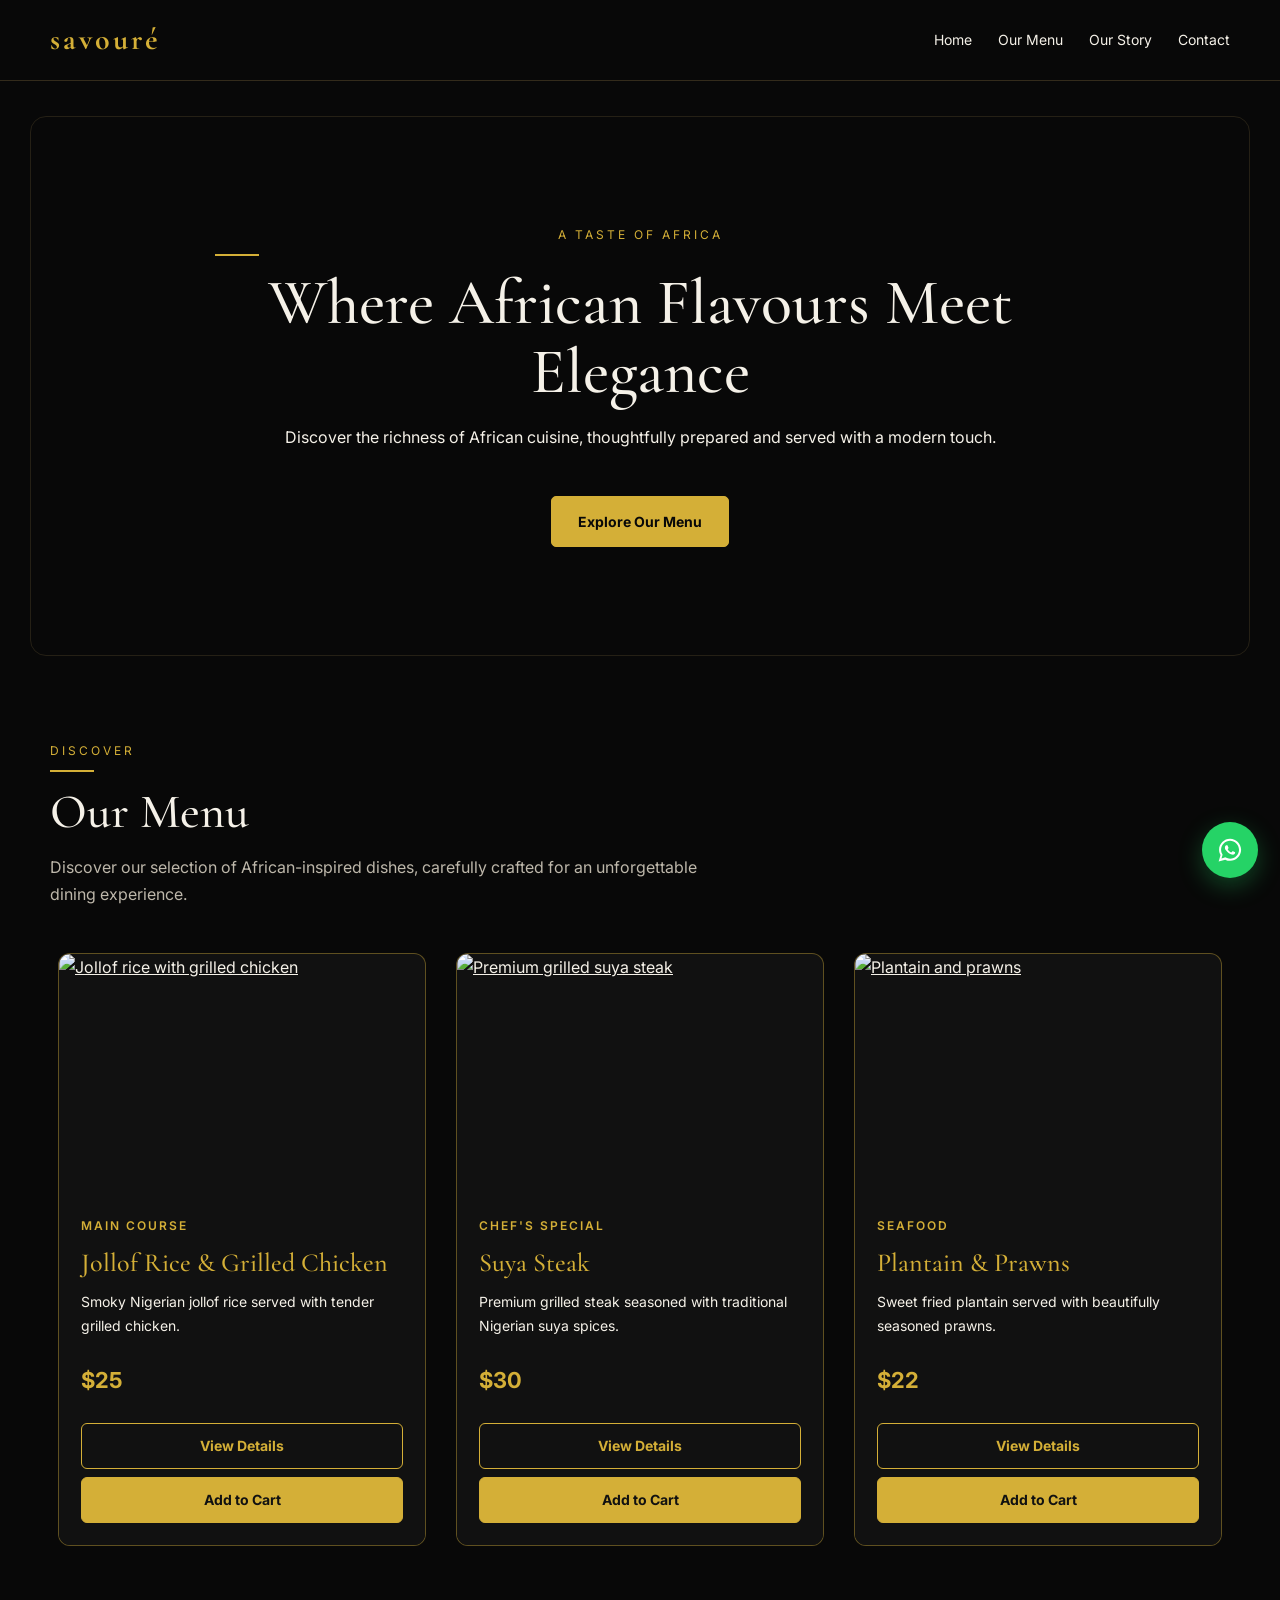
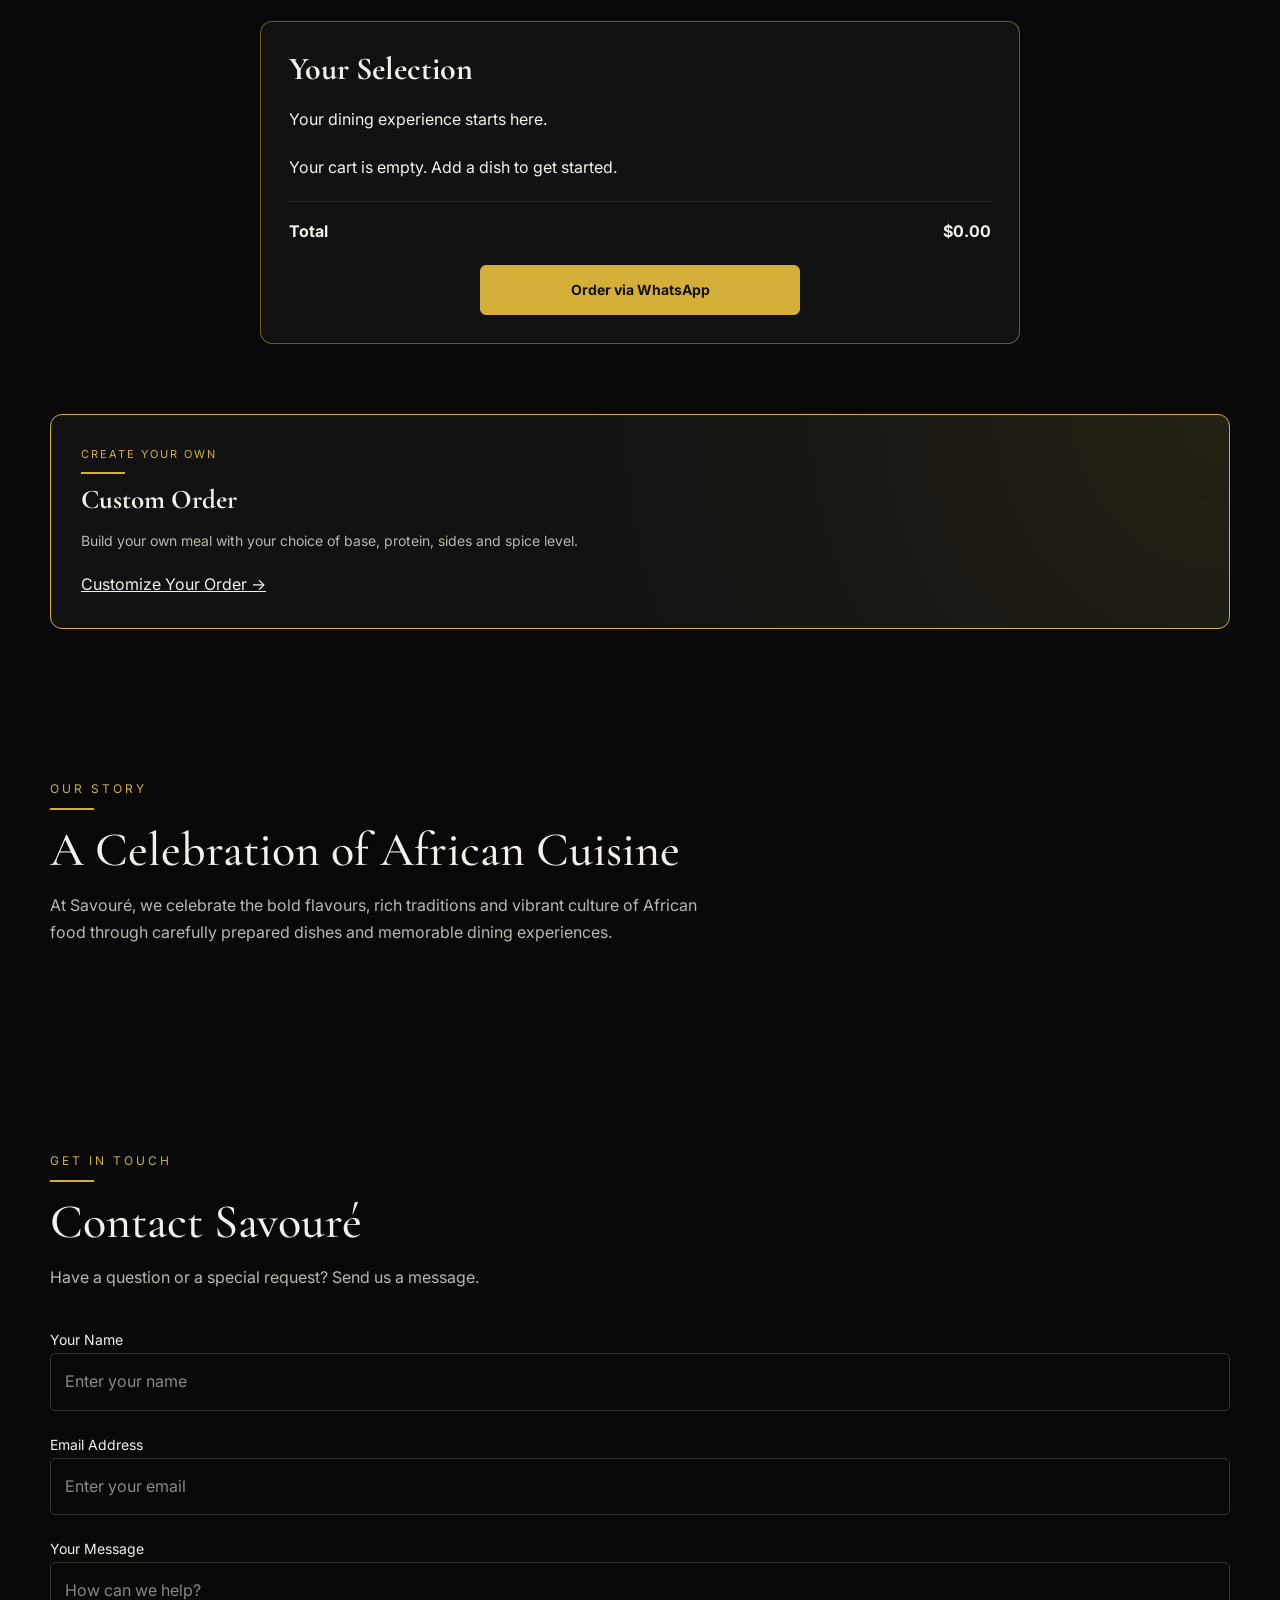
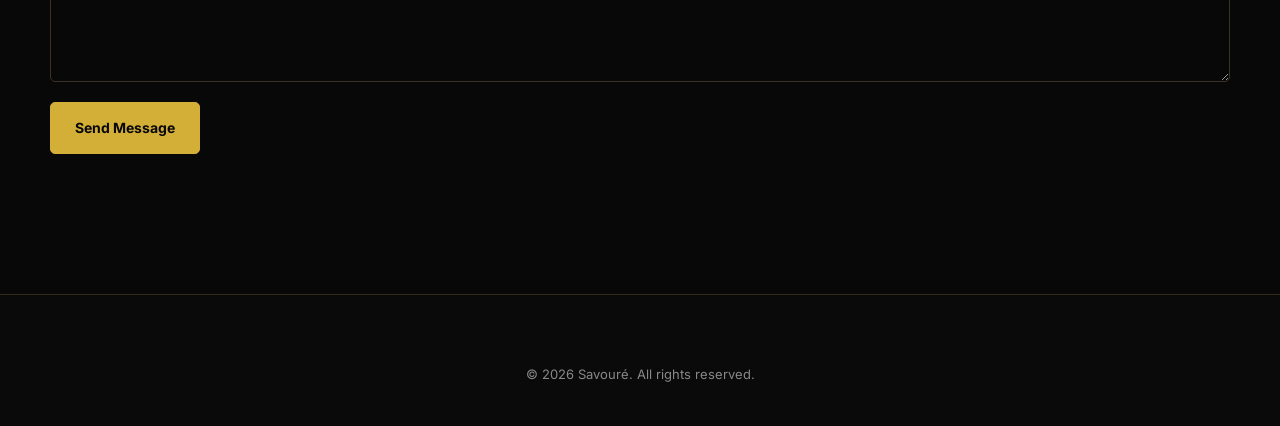
==== commit feccfb94: "Update index.html" ====
--- a/index.html
+++ b/index.html
@@ -531,496 +531,3 @@
 
 </body>
 </html>
-
-    <!-- Desktop + Mobile Navigation -->
-    <nav id="nav-menu">
-
-      <a href="#home">Home</a>
-
-      <a href="#menu">Menu</a>
-
-      <a href="#about">About</a>
-
-      <a href="#contact">Contact</a>
-
-    </nav>
-
-    <!-- Hamburger Button -->
-    <button
-      id="menu-toggle"
-      type="button"
-      aria-label="Open navigation menu"
-      aria-expanded="false"
-    >
-      ☰
-    </button>
-
-  </header>
-
-
-  <!-- ================= MAIN ================= -->
-
-  <main>
-
-
-    <!-- ================= HERO ================= -->
-
-    <section id="home">
-
-      <p class="hero-label">
-        Luxury Dining in Dubai
-      </p>
-
-      <h2>
-        Where African Flavors Meet Elegance
-      </h2>
-
-      <p class="hero-description">
-        Experience an unforgettable dining journey inspired by
-        the rich flavors of Africa and the elegance of Dubai.
-      </p>
-
-      <a class="hero-button" href="#menu">
-        Explore Our Menu
-      </a>
-
-    </section>
-
-
-    <!-- ================= MENU ================= -->
-
-    <section id="menu">
-
-      <div class="section-heading">
-
-        <p class="section-label">
-          Discover
-        </p>
-
-        <h2>
-          Our Menu
-        </h2>
-
-        <p>
-          Discover our selection of African-inspired dishes,
-          carefully crafted for an unforgettable dining experience.
-        </p>
-
-      </div>
-
-
-      <!-- MENU CARDS -->
-
-      <div class="menu-grid">
-
-
-        <!-- CARD 1 -->
-<!-- CARD 1 --><div class="menu-card"><img
-src="https://images.unsplash.com/photo-1603133872878-684f208fb84b?auto=format&fit=crop&w=900&q=80"
-alt="Jollof rice with grilled chicken"
-
-«»
-
-  <div class="menu-overlay">
-    <div class="menu-content">  <span class="menu-category">
-    Main Course
-  </span>
-
-  <h3>Jollof Rice &amp; Grilled Chicken</h3>
-
-  <p>
-    Smoky Nigerian jollof rice served with
-    tender grilled chicken.
-  </p>
-
-  <span class="menu-price">$25</span>
-
-  <a href="jollof-rice.html" class="view-details">
-    View Details
-  </a>
-
-  <button
-    type="button"
-    class="add-to-cart-btn"
-    onclick="addToSavoureCart('Jollof Rice & Grilled Chicken', 25)"
-  >
-    Add to Cart
-  </button>
-
-</div>
-
-  </div></div>
-
-
-        <!-- CARD 2 -->
-
-        <!-- CARD 2 --><div class="menu-card"><img
-src="https://images.unsplash.com/photo-1544025162-d76694265947?auto=format&fit=crop&w=900&q=80"
-alt="Premium grilled suya steak"
-
-«»
-
-  <div class="menu-overlay">
-    <div class="menu-content">  <span class="menu-category">
-    Chef's Special
-  </span>
-
-  <h3>Suya Steak</h3>
-
-  <p>
-    Premium grilled steak seasoned with
-    traditional Nigerian suya spices.
-  </p>
-
-  <span class="menu-price">$30</span>
-
-  <a href="suya-steak.html" class="view-details">
-    View Details
-  </a>
-
-  <button
-    type="button"
-    class="add-to-cart-btn"
-    onclick="addToSavoureCart('Suya Steak', 30)"
-  >
-    Add to Cart
-  </button>
-
-</div>
-
-  </div></div>
-
-
-        <!-- CARD 3 -->
-
-        <!-- CARD 3 --><div class="menu-card"><img
-src="https://images.pexels.com/photos/32425692/pexels-photo-32425692.jpeg"
-alt="Plantain and prawns"
-
-«»
-
-  <div class="menu-overlay">
-    <div class="menu-content">  <span class="menu-category">
-    Seafood
-  </span>
-
-  <h3>Plantain &amp; Prawns</h3>
-
-  <p>
-    Sweet fried plantain served with
-    beautifully seasoned prawns.
-  </p>
-
-  <span class="menu-price">$22</span>
-
-  <a href="plantain-prawns.html" class="view-details">
-    View Details
-  </a>
-
-  <button
-    type="button"
-    class="add-to-cart-btn"
-    onclick="addToSavoureCart('Plantain & Prawns', 22)"
-  >
-    Add to Cart
-  </button>
-
-</div>
-
-  </div></div>
-
-
-
-
-
-
-<!-- SAVOURÉ SHOPPING CART -->
-
-<div class="savoure-cart">
-
-  <h2>Your Selection</h2>
-
-  <p class="cart-intro">
-    Your dining experience starts here.
-  </p>
-
-  <div id="savoure-cart-items">
-    <p>Your cart is empty. Add a dish to get started.</p>
-  </div>
-
-  <div class="cart-total-row">
-    <strong>Total</strong>
-    <strong id="savoure-cart-total">$0.00</strong>
-  </div>
-
-  <button
-    type="button"
-    id="savoure-checkout"
-    class="add-to-cart-btn"
-    onclick="checkoutSavoureCart()"
-  >
-    Order via WhatsApp
-  </button>
-
-</div>
-
-
-
-
-
-
-
-
-
-
-      
-
-       
-<section class="custom-order-card">
-  <p>CREATE YOUR OWN</p>
-
-  <h3>Custom Order</h3>
-
-  <p>
-    Build your own meal with your choice of
-    base, protein, sides and spice level.
-  </p>
-
-
-  <a href="custom-order.html" class="custom-order-card">
-  <span>Customize Your Order →</span>
-
-</a>
- 
-
-</section>
-        
-
-
-
-        
-      </div>
-
-    </section>
-
-
-    <!-- ================= ABOUT ================= -->
-
-    <section id="about">
-
-      <div class="about-content">
-
-        <p class="section-label">
-          Our Story
-        </p>
-
-        <h2>
-          A Taste of Africa.
-          <br>
-          A Touch of Dubai.
-        </h2>
-
-        <p>
-          Savouré is a luxury restaurant in Dubai bringing
-          together African flavors and modern culinary elegance.
-        </p>
-
-        <p>
-          Our dishes are inspired by traditional African recipes,
-          carefully reimagined for an unforgettable dining experience.
-        </p>
-
-      </div>
-
-    </section>
-
-
-    <!-- ================= CONTACT ================= -->
-
-    <section id="contact">
-
-      <div class="contact-content">
-
-        <p class="section-label">
-          Reservations &amp; Enquiries
-        </p>
-
-        <h2>
-          Contact Us
-        </h2>
-
-        <p class="contact-intro">
-          Have a question or would like to make an enquiry?
-          Send us a message and our team will get back to you.
-        </p>
-
-
-        <!-- CONTACT FORM -->
-
-        <form
-  id="contact-form"
-  action="https://formspree.io/f/xvzqappg"
-  method="POST"
->
-
-
-          <!-- NAME -->
-
-          <div class="form-group">
-
-            <label for="name">
-              Name
-            </label>
-
-            <input
-              type="text"
-              id="name"
-              name="name"
-              placeholder="Your name"
-              required
-            >
-
-          </div>
-
-
-          <!-- PHONE -->
-
-          <div class="form-group">
-
-            <label for="phone">
-              Phone
-            </label>
-
-            <input
-              type="tel"
-              id="phone"
-              name="phone"
-              placeholder="Your phone number"
-            >
-
-          </div>
-
-
-          <!-- EMAIL -->
-
-          <div class="form-group">
-
-            <label for="email">
-              Email
-            </label>
-
-            <input
-              type="email"
-              id="email"
-              name="email"
-              placeholder="you@example.com"
-              required
-            >
-
-          </div>
-
-
-          <!-- MESSAGE -->
-
-          <div class="form-group">
-
-            <label for="message">
-              Message
-            </label>
-
-            <textarea
-              id="message"
-              name="message"
-              placeholder="How can we help you?"
-              required
-            ></textarea>
-
-          </div>
-
-
-          <!-- SUBMIT -->
-
-          <button
-            type="submit"
-            id="submit-button"
-          >
-            Send Message
-          </button>
-
-
-        </form>
-
-      </div>
-
-    </section>
-
-
-  </main>
-
-
-  <!-- ================= FOOTER ================= -->
-
-<footer class="site-footer">
-  <div class="footer-inner">
-    <div class="footer-brand">
-      <h3>savouré</h3>
-      <p>Luxury African dining in Dubai.</p>
-    </div>
-
-    <div class="footer-col">
-      <h4>Visit</h4>
-      <p>Dubai, United Arab Emirates</p>
-      <p>Open daily · 12:00 – 23:00</p>
-    </div>
-
-    <div class="footer-col">
-      <h4>Contact</h4>
-      <p><a href="tel:+2349022812745">+971 50 000 0000</a></p>
-      <p><a href="mailto: edialeeghonghon@gmail.com">hello@savoure.ae</a></p>
-      <p><a href="https://instagram.com/ui_developa_3d_modeler_ads_pro?stkn=MTJhcHcwbjM3MDNlag%3D%3D" target="_blank" rel="noopener">Instagram</a></p>
-    </div>
-
-    <div class="footer-col">
-      <h4>Menu</h4>
-      <p><a href="index.html#menu">Our Dishes</a></p>
-      <p><a href="custom-order.html">Custom Order</a></p>
-      <p><a href="index.html#contact">Reservations</a></p>
-    </div>
-  </div>
-
-  <div class="footer-bottom">
-    <p>&copy; 2026 Savouré. All rights reserved.</p>
-  </div>
-</footer>
-
-
-
-
-
-  
-
-<!-- Floating WhatsApp Button -->
-<a
-  href="https://wa.me/9022812745?text=Hi%20Savouré%2C%20I%27d%20like%20to%20place%20an%20order"
-  class="whatsapp-float"
-  target="_blank"
-  rel="noopener noreferrer"
-  aria-label="Chat with us on WhatsApp"
->
-  <svg viewBox="0 0 32 32" width="28" height="28" fill="currentColor" aria-hidden="true">
-    <path d="M16.1 3C9.2 3 3.5 8.7 3.5 15.6c0 2.2.6 4.3 1.7 6.1L3 29l7.5-2c1.7.9 3.6 1.4 5.6 1.4 6.9 0 12.6-5.7 12.6-12.6S23 3 16.1 3zm0 22.9c-1.8 0-3.5-.5-5-1.3l-.4-.2-4.4 1.2 1.2-4.3-.2-.4c-1-1.6-1.5-3.4-1.5-5.3 0-5.6 4.6-10.2 10.2-10.2S26.3 10 26.3 15.6 21.7 25.9 16.1 25.9zm5.6-7.6c-.3-.2-1.8-.9-2.1-1-.3-.1-.5-.2-.7.2-.2.3-.8 1-.9 1.1-.2.2-.3.2-.6.1-.3-.2-1.2-.4-2.3-1.4-.8-.7-1.4-1.6-1.6-1.9-.2-.3 0-.4.1-.6.1-.1.3-.3.4-.5.1-.2.2-.3.3-.5.1-.2 0-.4 0-.5 0-.2-.7-1.7-1-2.3-.2-.6-.5-.5-.7-.5h-.6c-.2 0-.5.1-.8.4-.3.3-1 1-1 2.4s1 2.8 1.2 3c.2.2 2 3.1 4.9 4.3 1.7.7 2.4.8 3.3.7.5-.1 1.8-.7 2-1.4.2-.7.2-1.3.2-1.4 0-.1-.3-.2-.6-.4z"/>
-  </svg>
-</a>
-
-
-
-
-
-  
-  <!-- ================= JAVASCRIPT ================= -->
-
-  <script src="./script.js"></script>
-
-</body>
-
-</html>
